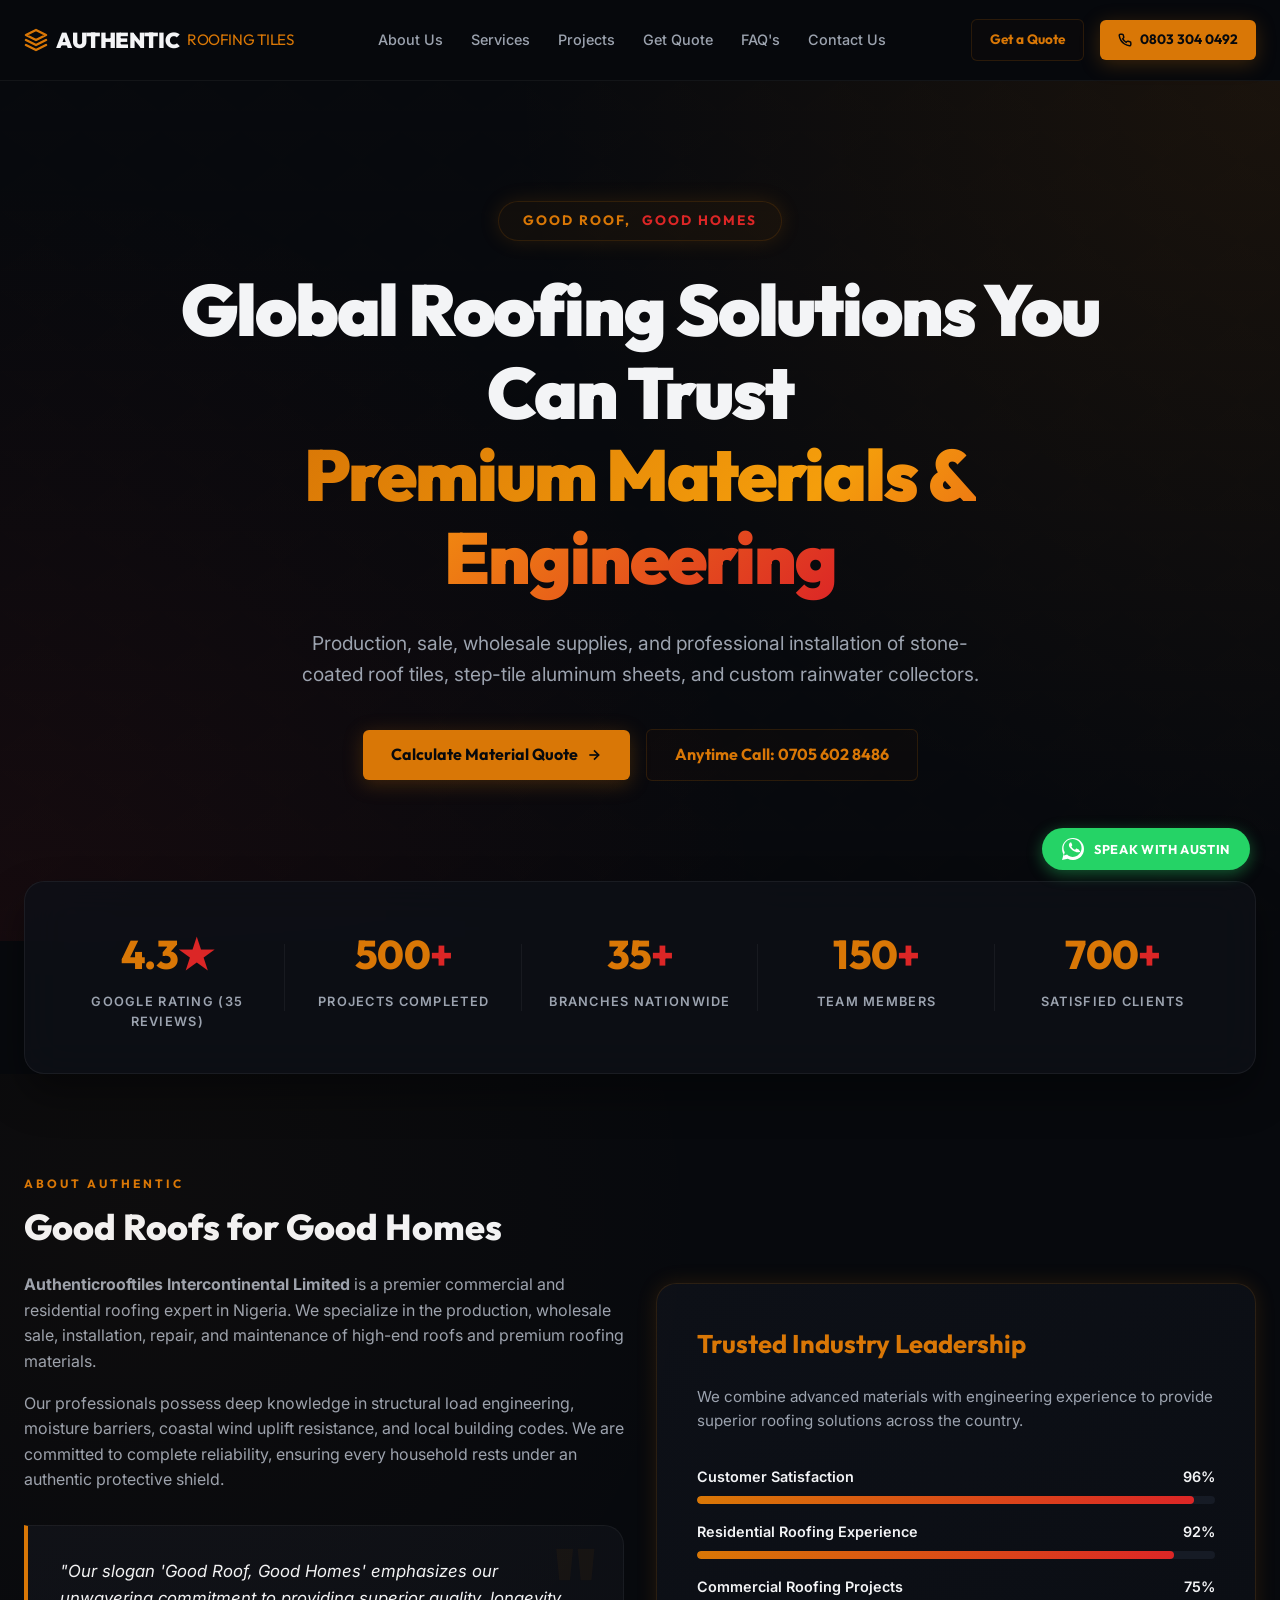
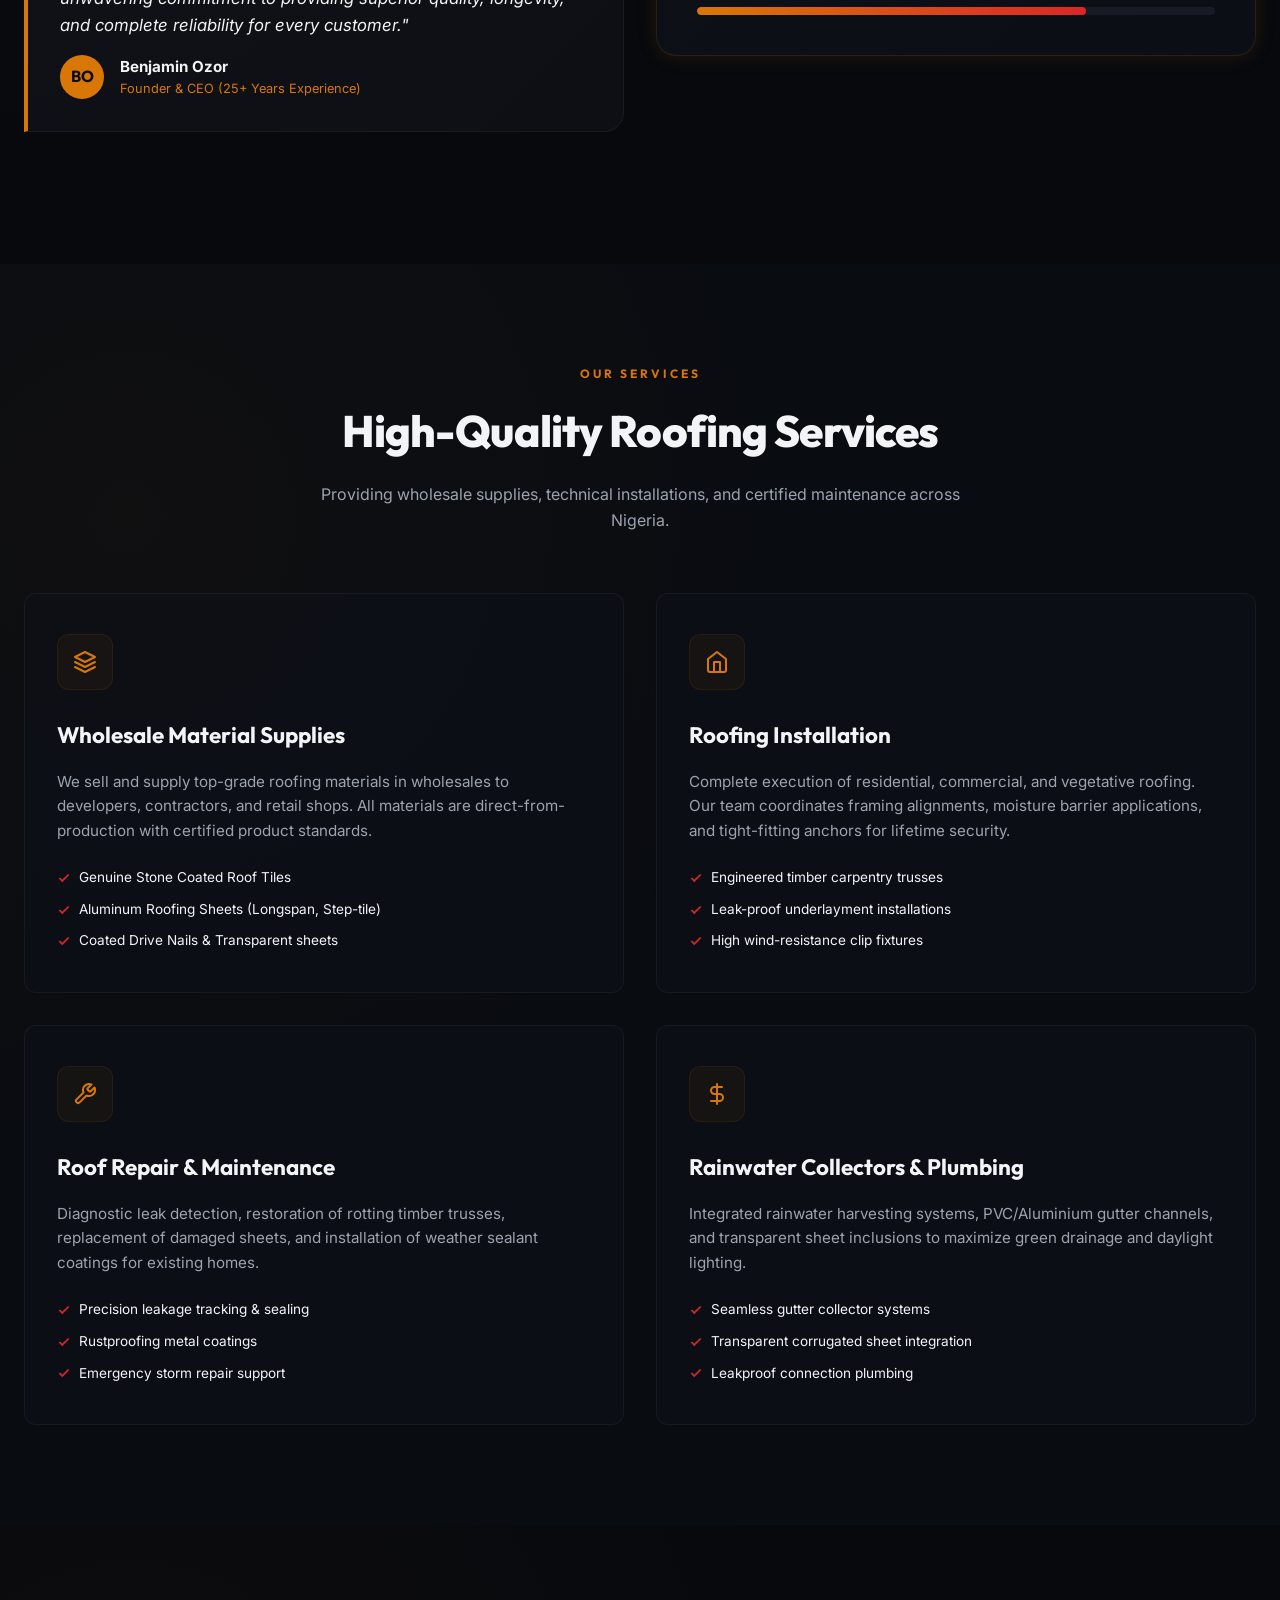
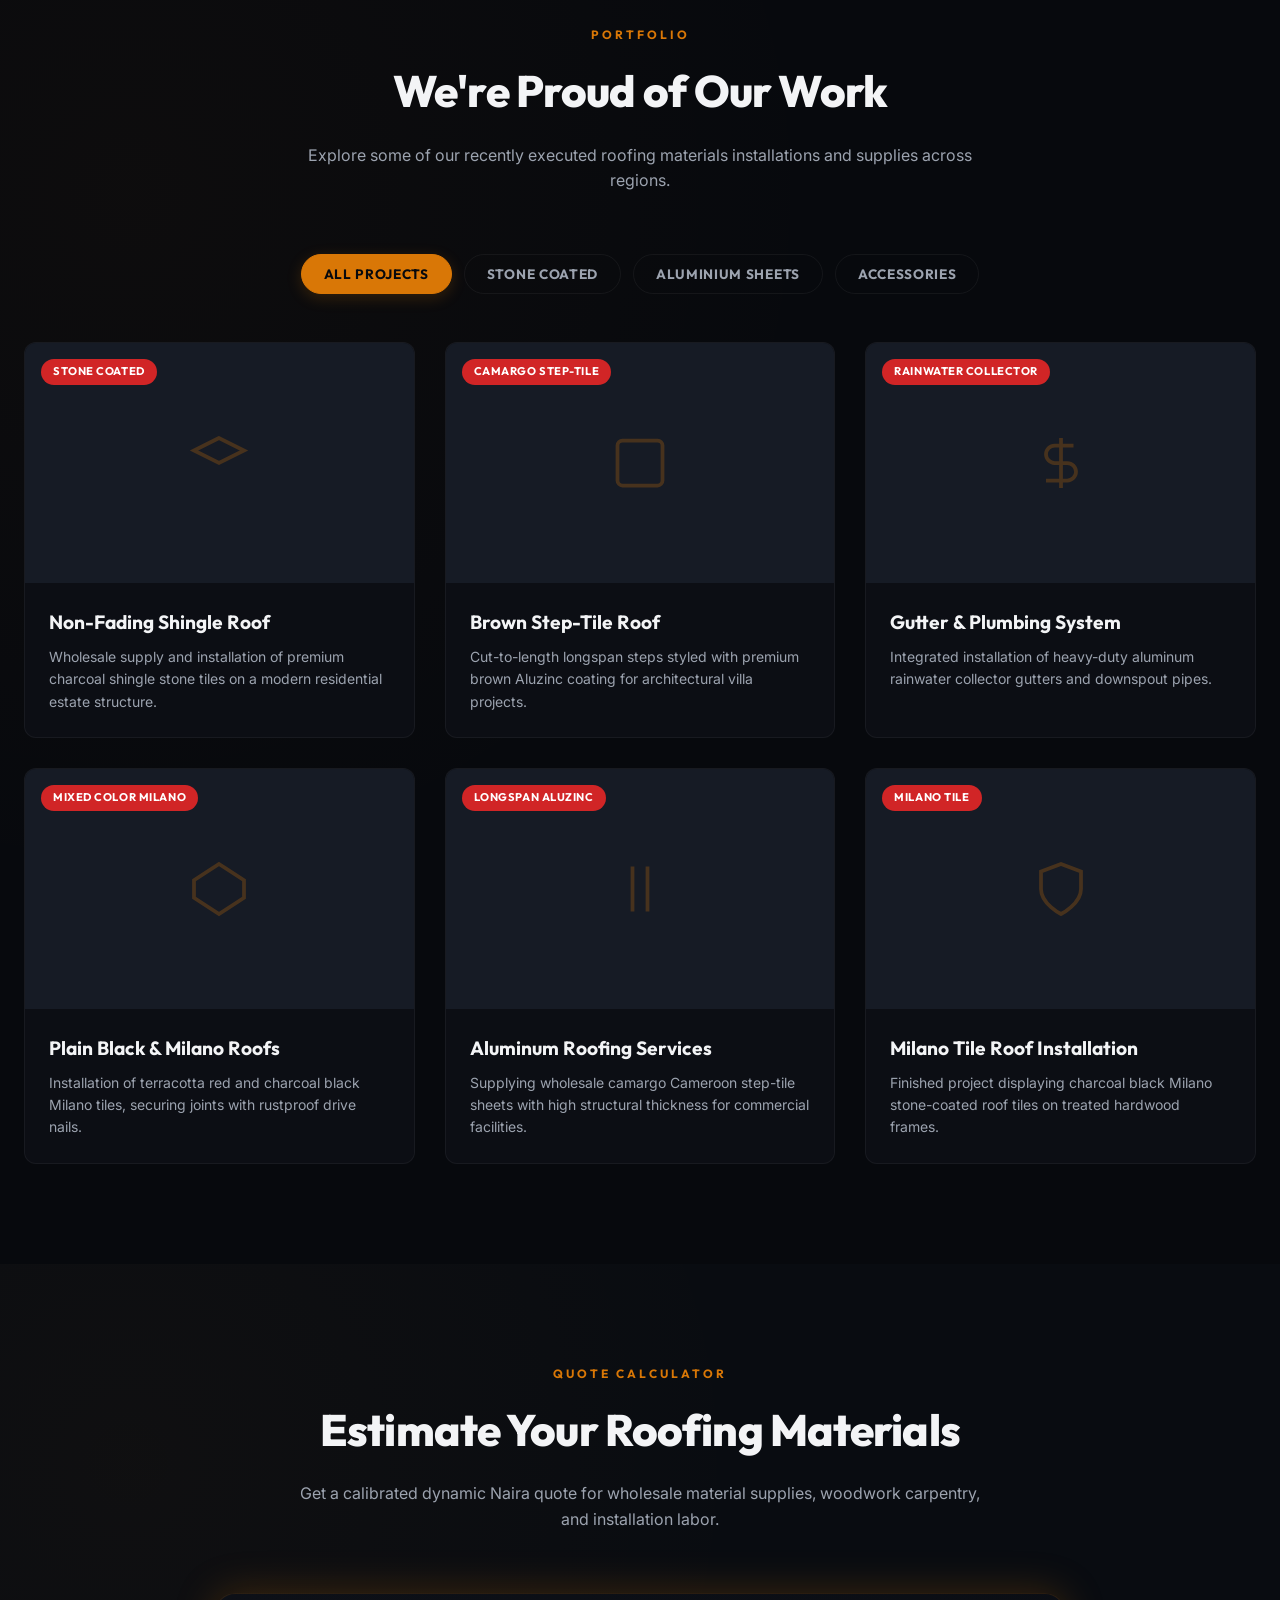
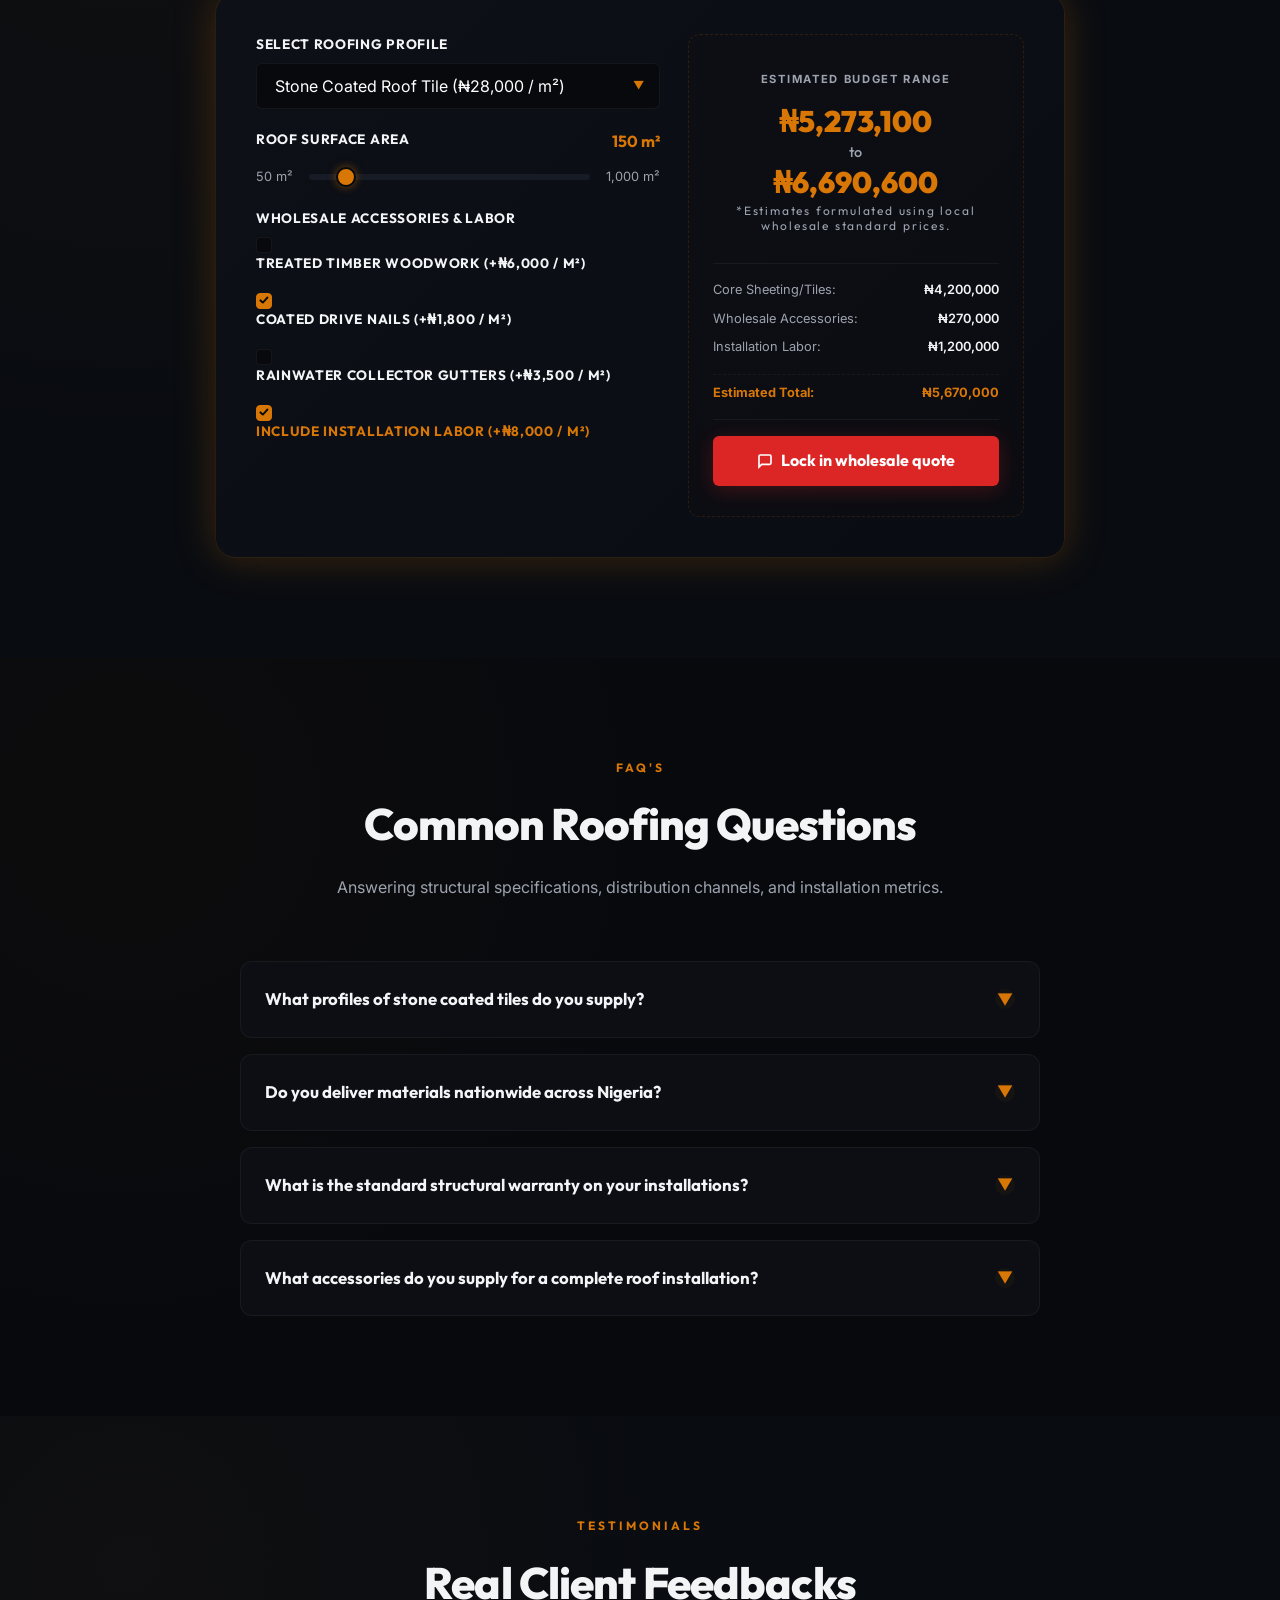
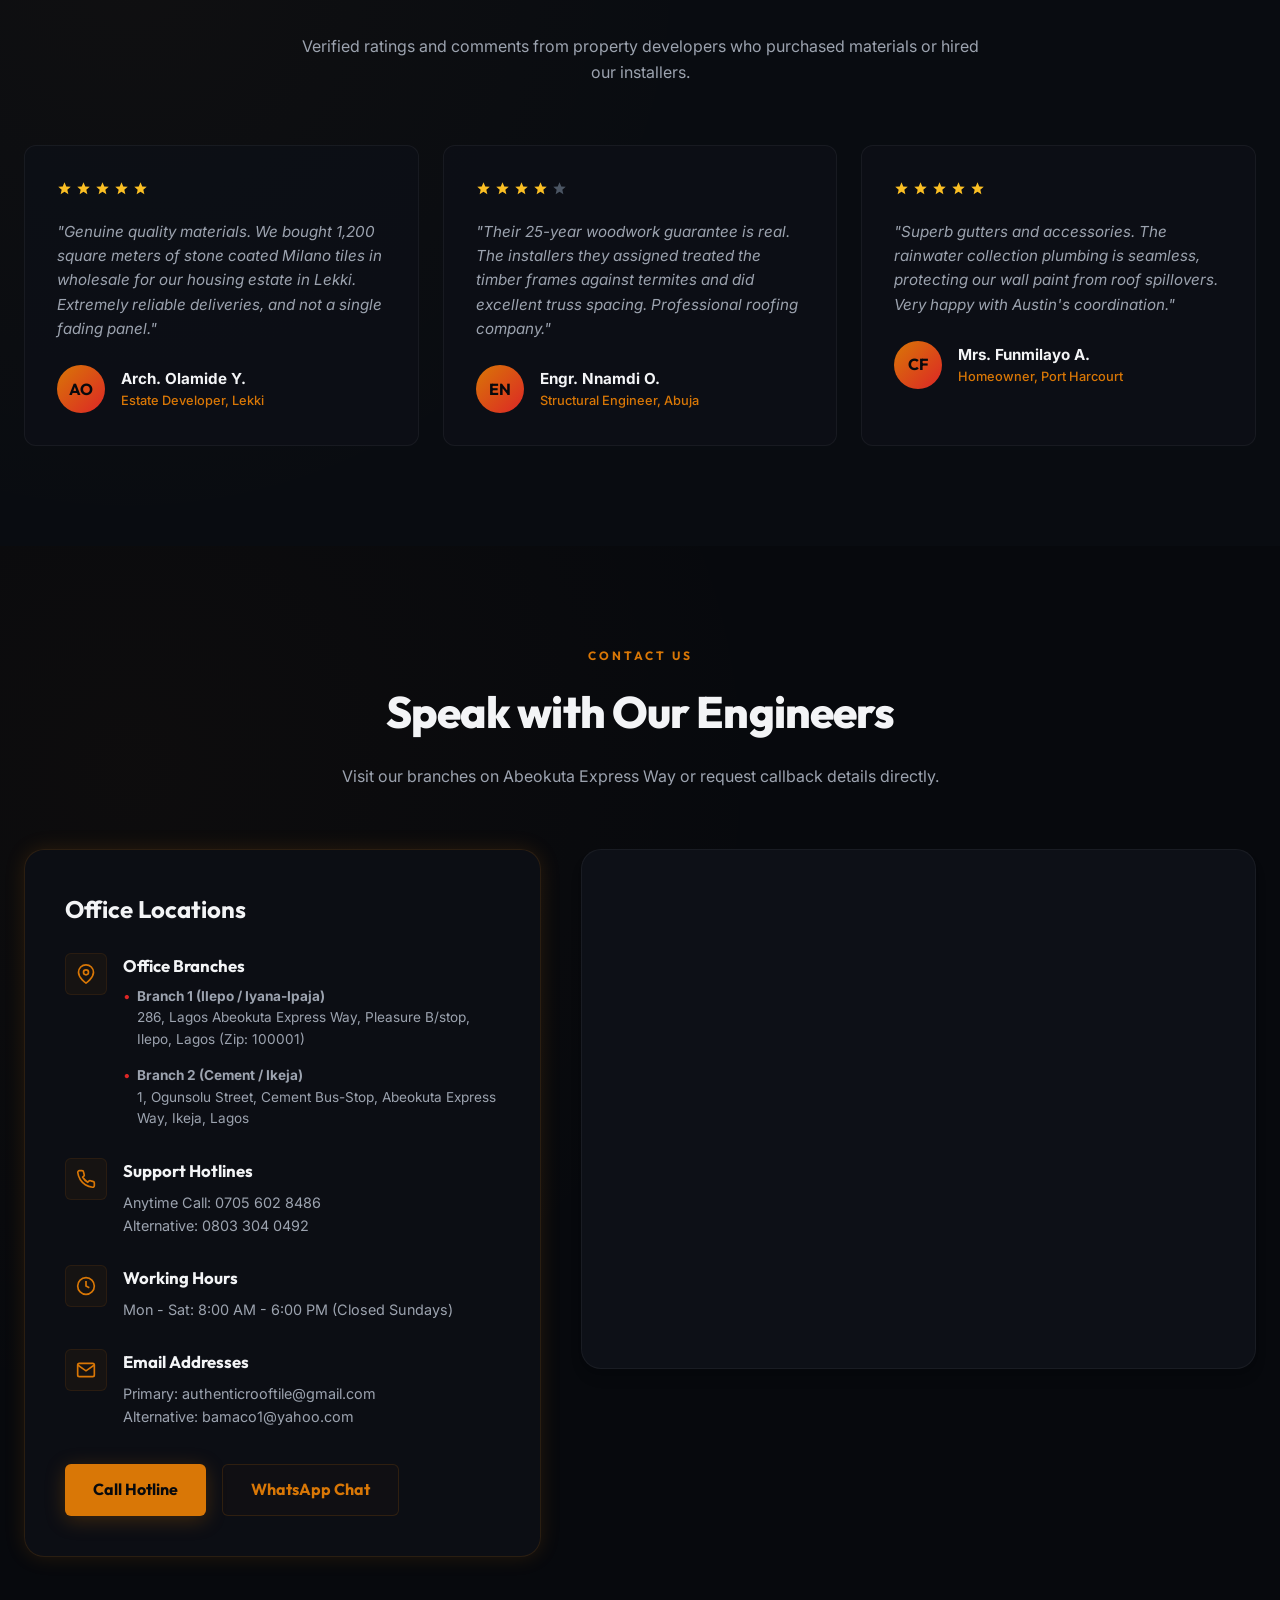
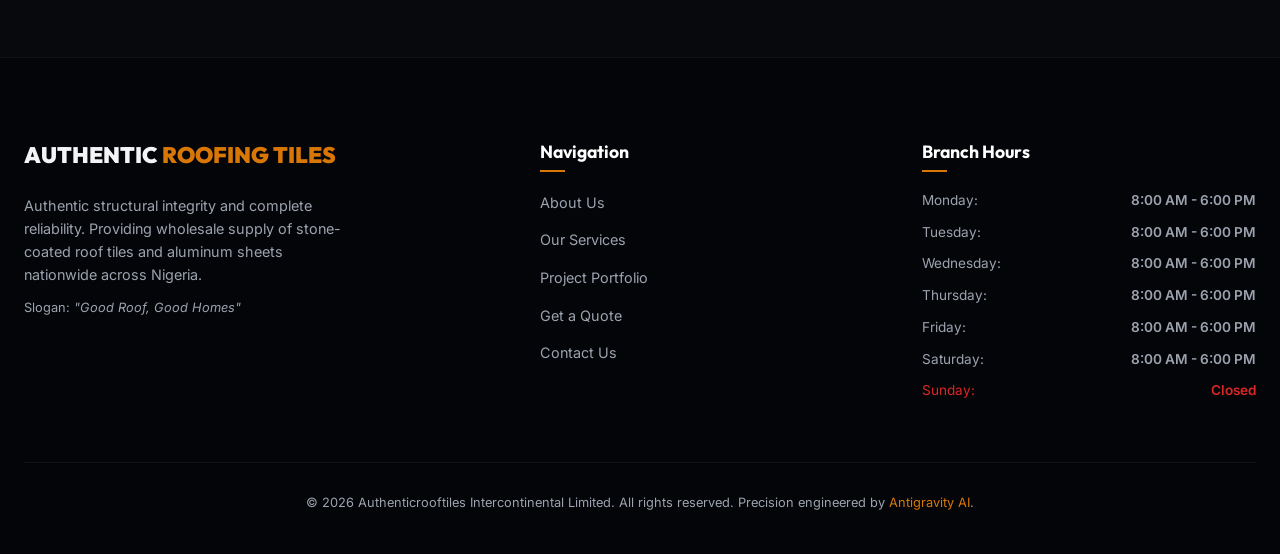
==== authentic-roofing/index.html @ f070357e "feat: implement frontend architecture including responsive layout, scroll animations, dynamic quote " ====
<!DOCTYPE html>
<html lang="en">
<head>
  <meta charset="UTF-8">
  <meta name="viewport" content="width=device-width, initial-scale=1.0">
  <title>Authenticrooftiles Intercontinental Limited | Quality Roofing Tiles & Supplies | Nigeria</title>
  <meta name="description" content="Authenticrooftiles Intercontinental Limited - 'Good Roof, Good Homes'. Wholesale supplier and installer of stone-coated roof tiles, step-tile aluminum sheets, coated drive nails, and rainwater collectors. Headquartered in Lagos.">
  <link rel="stylesheet" href="styles.css">
</head>
<body>

  <!-- Header -->
  <header class="auth-header">
    <div class="container auth-nav">
      <a href="#" class="auth-logo">
        <svg width="24" height="24" viewBox="0 0 24 24" fill="none" stroke="currentColor" stroke-width="2.5" stroke-linecap="round" stroke-linejoin="round">
          <polygon points="12 2 2 7 12 12 22 7 12 2"/>
          <polyline points="2 17 12 22 22 17"/>
          <polyline points="2 12 12 17 22 12"/>
        </svg>
        Authentic <span>Roofing Tiles</span>
      </a>

      <nav class="auth-menu">
        <a href="#about">About Us</a>
        <a href="#services">Services</a>
        <a href="#projects">Projects</a>
        <a href="#estimator">Get Quote</a>
        <a href="#faqs">FAQ's</a>
        <a href="#contact">Contact Us</a>
      </nav>

      <div class="header-cta">
        <a href="#estimator" class="btn btn-outline" style="padding: 9px 18px; font-size: 0.85rem;">Get a Quote</a>
        <a href="tel:+2348033040492" class="btn btn-primary" style="padding: 9px 18px; font-size: 0.85rem;">
          <svg width="14" height="14" viewBox="0 0 24 24" fill="none" stroke="currentColor" stroke-width="2.5"><path d="M22 16.92v3a2 2 0 0 1-2.18 2 19.79 19.79 0 0 1-8.63-3.07 19.5 19.5 0 0 1-6-6 19.79 19.79 0 0 1-3.07-8.67A2 2 0 0 1 4.11 2h3a2 2 0 0 1 2 1.72 12.84 12.84 0 0 0 .7 2.81 2 2 0 0 1-.45 2.11L8.09 9.91a16 16 0 0 0 6 6l1.27-1.27a2 2 0 0 1 2.11-.45 12.84 12.84 0 0 0 2.81.7A2 2 0 0 1 22 16.92z"/></svg>
          0803 304 0492
        </a>
      </div>

      <!-- Mobile Menu Hamburger Button -->
      <div class="mobile-menu-btn" id="mobile-menu-btn">
        <span></span>
        <span></span>
        <span></span>
      </div>
    </div>
  </header>

  <!-- Mobile Drawer Menu Panel -->
  <div class="mobile-menu-panel" id="mobile-menu-panel">
    <a href="#about">About Us</a>
    <a href="#services">Services</a>
    <a href="#projects">Projects</a>
    <a href="#estimator">Get Quote</a>
    <a href="#faqs">FAQ's</a>
    <a href="#contact">Contact Us</a>
    <a href="tel:+2348033040492" class="btn btn-primary" style="margin-top: 20px;">
      <svg width="16" height="16" viewBox="0 0 24 24" fill="none" stroke="currentColor" stroke-width="2"><path d="M22 16.92v3a2 2 0 0 1-2.18 2 19.79 19.79 0 0 1-8.63-3.07 19.5 19.5 0 0 1-6-6 19.79 19.79 0 0 1-3.07-8.67A2 2 0 0 1 4.11 2h3a2 2 0 0 1 2 1.72 12.84 12.84 0 0 0 .7 2.81 2 2 0 0 1-.45 2.11L8.09 9.91a16 16 0 0 0 6 6l1.27-1.27a2 2 0 0 1 2.11-.45 12.84 12.84 0 0 0 2.81.7A2 2 0 0 1 22 16.92z"/></svg>
      Call Hotline
    </a>
  </div>

  <!-- Hero Section -->
  <section class="auth-hero">
    <div class="container">
      <div class="auth-hero-content">
        <span class="badge-slogan">
          Good Roof, <span>Good Homes</span>
        </span>
        <h1>Global Roofing Solutions You Can Trust<br><span>Premium Materials & Engineering</span></h1>
        <p>Production, sale, wholesale supplies, and professional installation of stone-coated roof tiles, step-tile aluminum sheets, and custom rainwater collectors.</p>
        <div class="auth-hero-actions">
          <a href="#estimator" class="btn btn-primary">
            Calculate Material Quote
            <svg width="16" height="16" viewBox="0 0 24 24" fill="none" stroke="currentColor" stroke-width="2.5"><line x1="5" y1="12" x2="19" y2="12"/><polyline points="12 5 19 12 12 19"/></svg>
          </a>
          <a href="tel:+2347056028486" class="btn btn-outline">
            Anytime Call: 0705 602 8486
          </a>
        </div>
      </div>
    </div>
  </section>

  <!-- Stats Grid -->
  <section class="auth-stats">
    <div class="container">
      <div class="stats-card-wrapper">
        <div class="auth-stat-grid">
          <div class="auth-stat-card">
            <h3>4.3<span>★</span></h3>
            <p>Google Rating (35 Reviews)</p>
          </div>
          <div class="auth-stat-card">
            <h3>500<span>+</span></h3>
            <p>Projects Completed</p>
          </div>
          <div class="auth-stat-card">
            <h3>35<span>+</span></h3>
            <p>Branches Nationwide</p>
          </div>
          <div class="auth-stat-card">
            <h3>150<span>+</span></h3>
            <p>Team Members</p>
          </div>
          <div class="auth-stat-card">
            <h3>700<span>+</span></h3>
            <p>Satisfied Clients</p>
          </div>
        </div>
      </div>
    </div>
  </section>

  <!-- About Section -->
  <section id="about" class="auth-section">
    <div class="section-bg-grid"></div>
    <div class="container">
      <div class="grid-cols-2">
        
        <div class="reveal about-left-col">
          <span class="section-badge">About Authentic</span>
          <h2 style="font-family: var(--font-display); font-size: 2.25rem; font-weight: 800; line-height: 1.2; margin-bottom: 24px;">Good Roofs for Good Homes</h2>
          <p style="color: var(--color-text-muted); margin-bottom: 16px;"><strong>Authenticrooftiles Intercontinental Limited</strong> is a premier commercial and residential roofing expert in Nigeria. We specialize in the production, wholesale sale, installation, repair, and maintenance of high-end roofs and premium roofing materials.</p>
          <p style="color: var(--color-text-muted);">Our professionals possess deep knowledge in structural load engineering, moisture barriers, coastal wind uplift resistance, and local building codes. We are committed to complete reliability, ensuring every household rests under an authentic protective shield.</p>

          <div class="ceo-quote-box">
            <p class="ceo-quote-text">"Our slogan 'Good Roof, Good Homes' emphasizes our unwavering commitment to providing superior quality, longevity, and complete reliability for every customer."</p>
            <div class="ceo-profile">
              <div class="ceo-avatar flex-center">BO</div>
              <div class="ceo-name">
                <h4>Benjamin Ozor</h4>
                <p>Founder & CEO (25+ Years Experience)</p>
              </div>
            </div>
          </div>
        </div>

        <div class="reveal" style="display: flex; flex-direction: column; justify-content: center;">
          <div style="background: linear-gradient(135deg, var(--color-surface), #0b0e14); border: 1px solid var(--color-border); border-radius: var(--radius-lg); padding: 40px; box-shadow: var(--shadow-glow);">
            <h3 style="font-family: var(--font-display); color: var(--color-primary); margin-bottom: 20px; font-weight: 700; font-size: 1.6rem;">Trusted Industry Leadership</h3>
            <p style="font-size: 0.95rem; color: var(--color-text-muted); margin-bottom: 28px;">We combine advanced materials with engineering experience to provide superior roofing solutions across the country.</p>
            
            <div class="satisfaction-bar-wrapper">
              
              <div class="satisfaction-item">
                <div class="satisfaction-info">
                  <span>Customer Satisfaction</span>
                  <span>96%</span>
                </div>
                <div class="satisfaction-track">
                  <div class="satisfaction-bar" style="width: 96%;"></div>
                </div>
              </div>

              <div class="satisfaction-item">
                <div class="satisfaction-info">
                  <span>Residential Roofing Experience</span>
                  <span>92%</span>
                </div>
                <div class="satisfaction-track">
                  <div class="satisfaction-bar" style="width: 92%;"></div>
                </div>
              </div>

              <div class="satisfaction-item">
                <div class="satisfaction-info">
                  <span>Commercial Roofing Projects</span>
                  <span>75%</span>
                </div>
                <div class="satisfaction-track">
                  <div class="satisfaction-bar" style="width: 75%;"></div>
                </div>
              </div>

            </div>
          </div>
        </div>

      </div>
    </div>
  </section>

  <!-- Services Section -->
  <section id="services" class="auth-section" style="background-color: rgba(13, 16, 23, 0.45);">
    <div class="section-bg-grid"></div>
    <div class="container services-container">
      <div class="section-header">
        <span class="section-badge">Our Services</span>
        <h2>High-Quality Roofing Services</h2>
        <p>Providing wholesale supplies, technical installations, and certified maintenance across Nigeria.</p>
      </div>

      <div class="grid-cols-2 reveal">
        
        <!-- Service 1 -->
        <div class="service-card">
          <div class="service-icon flex-center">
            <svg width="24" height="24" viewBox="0 0 24 24" fill="none" stroke="currentColor" stroke-width="2" stroke-linecap="round" stroke-linejoin="round">
              <polygon points="12 2 2 7 12 12 22 7 12 2"/>
              <polyline points="2 17 12 22 22 17"/>
              <polyline points="2 12 12 17 22 12"/>
            </svg>
          </div>
          <h3>Wholesale Material Supplies</h3>
          <p>We sell and supply top-grade roofing materials in wholesales to developers, contractors, and retail shops. All materials are direct-from-production with certified product standards.</p>
          <ul class="service-features">
            <li><svg width="14" height="14" viewBox="0 0 24 24" fill="none" stroke="currentColor" stroke-width="3"><polyline points="20 6 9 17 4 12"/></svg> Genuine Stone Coated Roof Tiles</li>
            <li><svg width="14" height="14" viewBox="0 0 24 24" fill="none" stroke="currentColor" stroke-width="3"><polyline points="20 6 9 17 4 12"/></svg> Aluminum Roofing Sheets (Longspan, Step-tile)</li>
            <li><svg width="14" height="14" viewBox="0 0 24 24" fill="none" stroke="currentColor" stroke-width="3"><polyline points="20 6 9 17 4 12"/></svg> Coated Drive Nails & Transparent sheets</li>
          </ul>
        </div>

        <!-- Service 2 -->
        <div class="service-card">
          <div class="service-icon flex-center">
            <svg width="24" height="24" viewBox="0 0 24 24" fill="none" stroke="currentColor" stroke-width="2" stroke-linecap="round" stroke-linejoin="round">
              <path d="M3 9l9-7 9 7v11a2 2 0 0 1-2 2H5a2 2 0 0 1-2-2z"/>
              <polyline points="9 22 9 12 15 12 15 22"/>
            </svg>
          </div>
          <h3>Roofing Installation</h3>
          <p>Complete execution of residential, commercial, and vegetative roofing. Our team coordinates framing alignments, moisture barrier applications, and tight-fitting anchors for lifetime security.</p>
          <ul class="service-features">
            <li><svg width="14" height="14" viewBox="0 0 24 24" fill="none" stroke="currentColor" stroke-width="3"><polyline points="20 6 9 17 4 12"/></svg> Engineered timber carpentry trusses</li>
            <li><svg width="14" height="14" viewBox="0 0 24 24" fill="none" stroke="currentColor" stroke-width="3"><polyline points="20 6 9 17 4 12"/></svg> Leak-proof underlayment installations</li>
            <li><svg width="14" height="14" viewBox="0 0 24 24" fill="none" stroke="currentColor" stroke-width="3"><polyline points="20 6 9 17 4 12"/></svg> High wind-resistance clip fixtures</li>
          </ul>
        </div>

        <!-- Service 3 -->
        <div class="service-card">
          <div class="service-icon flex-center">
            <svg width="24" height="24" viewBox="0 0 24 24" fill="none" stroke="currentColor" stroke-width="2" stroke-linecap="round" stroke-linejoin="round">
              <path d="M14.7 6.3a1 1 0 0 0 0 1.4l1.6 1.6a1 1 0 0 0 1.4 0l3.77-3.77a6 6 0 0 1-7.94 7.94l-6.91 6.91a2.12 2.12 0 0 1-3-3l6.91-6.91a6 6 0 0 1 7.94-7.94l-3.76 3.76z"/>
            </svg>
          </div>
          <h3>Roof Repair & Maintenance</h3>
          <p>Diagnostic leak detection, restoration of rotting timber trusses, replacement of damaged sheets, and installation of weather sealant coatings for existing homes.</p>
          <ul class="service-features">
            <li><svg width="14" height="14" viewBox="0 0 24 24" fill="none" stroke="currentColor" stroke-width="3"><polyline points="20 6 9 17 4 12"/></svg> Precision leakage tracking & sealing</li>
            <li><svg width="14" height="14" viewBox="0 0 24 24" fill="none" stroke="currentColor" stroke-width="3"><polyline points="20 6 9 17 4 12"/></svg> Rustproofing metal coatings</li>
            <li><svg width="14" height="14" viewBox="0 0 24 24" fill="none" stroke="currentColor" stroke-width="3"><polyline points="20 6 9 17 4 12"/></svg> Emergency storm repair support</li>
          </ul>
        </div>

        <!-- Service 4 -->
        <div class="service-card">
          <div class="service-icon flex-center">
            <svg width="24" height="24" viewBox="0 0 24 24" fill="none" stroke="currentColor" stroke-width="2" stroke-linecap="round" stroke-linejoin="round">
              <path d="M12 2v20M17 5H9.5a3.5 3.5 0 0 0 0 7h5a3.5 3.5 0 0 1 0 7H6"/>
            </svg>
          </div>
          <h3>Rainwater Collectors & Plumbing</h3>
          <p>Integrated rainwater harvesting systems, PVC/Aluminium gutter channels, and transparent sheet inclusions to maximize green drainage and daylight lighting.</p>
          <ul class="service-features">
            <li><svg width="14" height="14" viewBox="0 0 24 24" fill="none" stroke="currentColor" stroke-width="3"><polyline points="20 6 9 17 4 12"/></svg> Seamless gutter collector systems</li>
            <li><svg width="14" height="14" viewBox="0 0 24 24" fill="none" stroke="currentColor" stroke-width="3"><polyline points="20 6 9 17 4 12"/></svg> Transparent corrugated sheet integration</li>
            <li><svg width="14" height="14" viewBox="0 0 24 24" fill="none" stroke="currentColor" stroke-width="3"><polyline points="20 6 9 17 4 12"/></svg> Leakproof connection plumbing</li>
          </ul>
        </div>

      </div>
    </div>
  </section>

  <!-- Filterable Project Showcase Gallery -->
  <section id="projects" class="auth-section">
    <div class="section-bg-grid"></div>
    <div class="container">
      <div class="section-header">
        <span class="section-badge">Portfolio</span>
        <h2>We're Proud of Our Work</h2>
        <p>Explore some of our recently executed roofing materials installations and supplies across regions.</p>
      </div>

      <!-- Filter tabs -->
      <div class="portfolio-tabs">
        <button class="tab-btn active" data-filter="all">All Projects</button>
        <button class="tab-btn" data-filter="stone">Stone Coated</button>
        <button class="tab-btn" data-filter="sheet">Aluminium Sheets</button>
        <button class="tab-btn" data-filter="accessories">Accessories</button>
      </div>

      <!-- Grid -->
      <div class="portfolio-grid reveal">
        
        <!-- Project 1 -->
        <div class="portfolio-item" data-category="stone">
          <div class="portfolio-img">
            <svg width="60" height="60" viewBox="0 0 24 24" fill="none" stroke="currentColor" stroke-width="1.5">
              <polygon points="12 2 2 7 12 12 22 7 12 2"/>
            </svg>
            <span class="portfolio-tag">Stone Coated</span>
          </div>
          <div class="portfolio-details">
            <h4>Non-Fading Shingle Roof</h4>
            <p>Wholesale supply and installation of premium charcoal shingle stone tiles on a modern residential estate structure.</p>
          </div>
        </div>

        <!-- Project 2 -->
        <div class="portfolio-item" data-category="sheet">
          <div class="portfolio-img">
            <svg width="60" height="60" viewBox="0 0 24 24" fill="none" stroke="currentColor" stroke-width="1.5">
              <rect x="3" y="3" width="18" height="18" rx="2" ry="2"/>
            </svg>
            <span class="portfolio-tag">Camargo Step-Tile</span>
          </div>
          <div class="portfolio-details">
            <h4>Brown Step-Tile Roof</h4>
            <p>Cut-to-length longspan steps styled with premium brown Aluzinc coating for architectural villa projects.</p>
          </div>
        </div>

        <!-- Project 3 -->
        <div class="portfolio-item" data-category="accessories">
          <div class="portfolio-img">
            <svg width="60" height="60" viewBox="0 0 24 24" fill="none" stroke="currentColor" stroke-width="1.5">
              <path d="M12 2v20M17 5H9.5a3.5 3.5 0 0 0 0 7h5a3.5 3.5 0 0 1 0 7H6"/>
            </svg>
            <span class="portfolio-tag">Rainwater Collector</span>
          </div>
          <div class="portfolio-details">
            <h4>Gutter & Plumbing System</h4>
            <p>Integrated installation of heavy-duty aluminum rainwater collector gutters and downspout pipes.</p>
          </div>
        </div>

        <!-- Project 4 -->
        <div class="portfolio-item" data-category="stone">
          <div class="portfolio-img">
            <svg width="60" height="60" viewBox="0 0 24 24" fill="none" stroke="currentColor" stroke-width="1.5">
              <polygon points="12 2 22 8.5 22 15.5 12 22 2 15.5 2 8.5 12 2"/>
            </svg>
            <span class="portfolio-tag">Mixed Color Milano</span>
          </div>
          <div class="portfolio-details">
            <h4>Plain Black & Milano Roofs</h4>
            <p>Installation of terracotta red and charcoal black Milano tiles, securing joints with rustproof drive nails.</p>
          </div>
        </div>

        <!-- Project 5 -->
        <div class="portfolio-item" data-category="sheet">
          <div class="portfolio-img">
            <svg width="60" height="60" viewBox="0 0 24 24" fill="none" stroke="currentColor" stroke-width="1.5">
              <line x1="9" y1="3" x2="9" y2="21"/>
              <line x1="15" y1="3" x2="15" y2="21"/>
            </svg>
            <span class="portfolio-tag">Longspan Aluzinc</span>
          </div>
          <div class="portfolio-details">
            <h4>Aluminum Roofing Services</h4>
            <p>Supplying wholesale camargo Cameroon step-tile sheets with high structural thickness for commercial facilities.</p>
          </div>
        </div>

        <!-- Project 6 -->
        <div class="portfolio-item" data-category="stone">
          <div class="portfolio-img">
            <svg width="60" height="60" viewBox="0 0 24 24" fill="none" stroke="currentColor" stroke-width="1.5">
              <path d="M12 22s8-4 8-10V5l-8-3-8 3v7c0 6 8 10 8 10z"/>
            </svg>
            <span class="portfolio-tag">Milano Tile</span>
          </div>
          <div class="portfolio-details">
            <h4>Milano Tile Roof Installation</h4>
            <p>Finished project displaying charcoal black Milano stone-coated roof tiles on treated hardwood frames.</p>
          </div>
        </div>

      </div>
    </div>
  </section>

  <!-- Dynamic Quote Estimator -->
  <section id="estimator" class="auth-section" style="background-color: rgba(13, 16, 23, 0.45);">
    <div class="section-bg-grid"></div>
    <div class="container estimator-container">
      <div class="section-header">
        <span class="section-badge">Quote Calculator</span>
        <h2>Estimate Your Roofing Materials</h2>
        <p>Get a calibrated dynamic Naira quote for wholesale material supplies, woodwork carpentry, and installation labor.</p>
      </div>

      <div class="estimator-box reveal">
        <div class="estimator-grid">
          
          <!-- Controls -->
          <div class="estimator-form">
            
            <div class="form-group">
              <label for="calc-material">Select Roofing Profile</label>
              <div class="select-wrapper">
                <select id="calc-material" class="select-input">
                  <option value="stone" data-price="28000" selected>Stone Coated Roof Tile (₦28,000 / m²)</option>
                  <option value="camargo" data-price="22000">Camargo Step-Tile Sheet (₦22,000 / m²)</option>
                  <option value="aluminum" data-price="20000">Aluminum Roofing Sheet (₦20,000 / m²)</option>
                  <option value="milano" data-price="24000">Milano stone-coated Tile (₦24,000 / m²)</option>
                </select>
              </div>
            </div>

            <div class="form-group">
              <div class="slider-header">
                <label>Roof Surface Area</label>
                <span id="area-val-text" class="slider-val">150 m²</span>
              </div>
              <div class="slider-controls">
                <span style="font-size: 0.8rem; color: var(--color-text-muted);">50 m²</span>
                <input type="range" id="calc-area" class="slider-range" min="50" max="1000" value="150" step="10">
                <span style="font-size: 0.8rem; color: var(--color-text-muted);">1,000 m²</span>
              </div>
            </div>

            <div class="form-group">
              <label>Wholesale Accessories & Labor</label>
              <div class="checkbox-group">
                
                <label class="checkbox-label">
                  <input type="checkbox" id="calc-woodwork" class="checkbox-input">
                  <span class="checkbox-custom"></span>
                  <span>Treated Timber Woodwork (+₦6,000 / m²)</span>
                </label>

                <label class="checkbox-label">
                  <input type="checkbox" id="calc-nails" class="checkbox-input" checked>
                  <span class="checkbox-custom"></span>
                  <span>Coated Drive Nails (+₦1,800 / m²)</span>
                </label>

                <label class="checkbox-label">
                  <input type="checkbox" id="calc-gutters" class="checkbox-input">
                  <span class="checkbox-custom"></span>
                  <span>Rainwater Collector Gutters (+₦3,500 / m²)</span>
                </label>

                <label class="checkbox-label">
                  <input type="checkbox" id="calc-installation" class="checkbox-input" checked>
                  <span class="checkbox-custom"></span>
                  <span style="color: var(--color-primary); font-weight: 700;">Include Installation Labor (+₦8,000 / m²)</span>
                </label>

              </div>
            </div>

          </div>

          <!-- Display -->
          <div class="estimator-result">
            <div class="result-header">
              <span>Estimated Budget Range</span>
              <div class="result-price">
                <div id="output-price-min">₦5,273,100</div>
                <div style="font-size: 0.9rem; color: var(--color-text-muted); font-weight: 500; margin: 4px 0;">to</div>
                <div id="output-price-max">₦6,688,600</div>
                <span>*Estimates formulated using local wholesale standard prices.</span>
              </div>
            </div>

            <div class="result-breakdown">
              <div class="breakdown-row">
                <span>Core Sheeting/Tiles:</span>
                <span id="breakdown-material">₦4,200,000</span>
              </div>
              <div class="breakdown-row">
                <span>Wholesale Accessories:</span>
                <span id="breakdown-accessories">₦270,000</span>
              </div>
              <div class="breakdown-row">
                <span>Installation Labor:</span>
                <span id="breakdown-installation">₦1,200,000</span>
              </div>
              <div class="breakdown-row" style="border-top: 1px dashed var(--color-border-light); padding-top: 8px; margin-top: 8px;">
                <span style="color: var(--color-primary); font-weight: 700;">Estimated Total:</span>
                <span id="breakdown-total" style="color: var(--color-primary); font-weight: 700;">₦5,670,000</span>
              </div>
            </div>

            <a href="#" class="btn btn-secondary" style="width: 100%;" id="whatsapp-quote-btn">
              <svg width="16" height="16" viewBox="0 0 24 24" fill="none" stroke="currentColor" stroke-width="2.5"><path d="M21 15a2 2 0 0 1-2 2H7l-4 4V5a2 2 0 0 1 2-2h14a2 2 0 0 1 2 2z"/></svg>
              Lock in wholesale quote
            </a>
          </div>

        </div>
      </div>
    </div>
  </section>

  <!-- FAQ's Accordion Section -->
  <section id="faqs" class="auth-section">
    <div class="section-bg-grid"></div>
    <div class="container">
      <div class="section-header">
        <span class="section-badge">FAQ's</span>
        <h2>Common Roofing Questions</h2>
        <p>Answering structural specifications, distribution channels, and installation metrics.</p>
      </div>

      <div class="faq-grid reveal">
        
        <!-- FAQ 1 -->
        <div class="faq-item">
          <div class="faq-header">
            <h3>What profiles of stone coated tiles do you supply?</h3>
            <div class="faq-icon flex-center">▼</div>
          </div>
          <div class="faq-content">
            <div class="faq-content-inner">
              We supply genuine Bond, Classic, Shingle, Shake, and Milano profiles in wholesales and retails. All tiles are treated with natural UV-resistant stone granules to guarantee a non-fading surface under intense sun.
            </div>
          </div>
        </div>

        <!-- FAQ 2 -->
        <div class="faq-item">
          <div class="faq-header">
            <h3>Do you deliver materials nationwide across Nigeria?</h3>
            <div class="faq-icon flex-center">▼</div>
          </div>
          <div class="faq-content">
            <div class="faq-content-inner">
              Yes, Authenticrooftiles Intercontinental Limited operates 35 branches and coordinates heavy delivery trucks to transport wholesale orders to any construction site nationwide in Nigeria.
            </div>
          </div>
        </div>

        <!-- FAQ 3 -->
        <div class="faq-item">
          <div class="faq-header">
            <h3>What is the standard structural warranty on your installations?</h3>
            <div class="faq-icon flex-center">▼</div>
          </div>
          <div class="faq-content">
            <div class="faq-content-inner">
              We provide a 25+ years warranty on timber framing structures and stone-coated tile installs, guaranteeing protection against leakage and storm damage.
            </div>
          </div>
        </div>

        <!-- FAQ 4 -->
        <div class="faq-item">
          <div class="faq-header">
            <h3>What accessories do you supply for a complete roof installation?</h3>
            <div class="faq-icon flex-center">▼</div>
          </div>
          <div class="faq-content">
            <div class="faq-content-inner">
              We supply Camargo aluminum sheets, color-coated drive nails, chemical wood treatments, transparent sheet inserts, and rain water collector systems.
            </div>
          </div>
        </div>

      </div>
    </div>
  </section>

  <!-- Testimonials Section -->
  <section id="testimonials" class="auth-section" style="background-color: rgba(13, 16, 23, 0.45);">
    <div class="section-bg-grid"></div>
    <div class="container">
      <div class="section-header">
        <span class="section-badge">Testimonials</span>
        <h2>Real Client Feedbacks</h2>
        <p>Verified ratings and comments from property developers who purchased materials or hired our installers.</p>
      </div>

      <div class="testimonials-grid reveal">
        
        <!-- Review 1 -->
        <div class="testimonial-card">
          <div class="review-stars">
            <div class="star-rating">
              <svg viewBox="0 0 24 24"><path d="M12 17.27L18.18 21l-1.64-7.03L22 9.24l-7.19-.61L12 2 9.19 8.63 2 9.24l5.46 4.73L5.82 21z"/></svg>
              <svg viewBox="0 0 24 24"><path d="M12 17.27L18.18 21l-1.64-7.03L22 9.24l-7.19-.61L12 2 9.19 8.63 2 9.24l5.46 4.73L5.82 21z"/></svg>
              <svg viewBox="0 0 24 24"><path d="M12 17.27L18.18 21l-1.64-7.03L22 9.24l-7.19-.61L12 2 9.19 8.63 2 9.24l5.46 4.73L5.82 21z"/></svg>
              <svg viewBox="0 0 24 24"><path d="M12 17.27L18.18 21l-1.64-7.03L22 9.24l-7.19-.61L12 2 9.19 8.63 2 9.24l5.46 4.73L5.82 21z"/></svg>
              <svg viewBox="0 0 24 24"><path d="M12 17.27L18.18 21l-1.64-7.03L22 9.24l-7.19-.61L12 2 9.19 8.63 2 9.24l5.46 4.73L5.82 21z"/></svg>
            </div>
          </div>
          <p>"Genuine quality materials. We bought 1,200 square meters of stone coated Milano tiles in wholesale for our housing estate in Lekki. Extremely reliable deliveries, and not a single fading panel."</p>
          <div class="reviewer-profile">
            <div class="reviewer-avatar flex-center">AO</div>
            <div class="reviewer-details">
              <h4>Arch. Olamide Y.</h4>
              <p>Estate Developer, Lekki</p>
            </div>
          </div>
        </div>

        <!-- Review 2 -->
        <div class="testimonial-card">
          <div class="review-stars">
            <div class="star-rating">
              <svg viewBox="0 0 24 24"><path d="M12 17.27L18.18 21l-1.64-7.03L22 9.24l-7.19-.61L12 2 9.19 8.63 2 9.24l5.46 4.73L5.82 21z"/></svg>
              <svg viewBox="0 0 24 24"><path d="M12 17.27L18.18 21l-1.64-7.03L22 9.24l-7.19-.61L12 2 9.19 8.63 2 9.24l5.46 4.73L5.82 21z"/></svg>
              <svg viewBox="0 0 24 24"><path d="M12 17.27L18.18 21l-1.64-7.03L22 9.24l-7.19-.61L12 2 9.19 8.63 2 9.24l5.46 4.73L5.82 21z"/></svg>
              <svg viewBox="0 0 24 24"><path d="M12 17.27L18.18 21l-1.64-7.03L22 9.24l-7.19-.61L12 2 9.19 8.63 2 9.24l5.46 4.73L5.82 21z"/></svg>
              <svg viewBox="0 0 24 24" style="color: #4b5563;"><path d="M12 17.27L18.18 21l-1.64-7.03L22 9.24l-7.19-.61L12 2 9.19 8.63 2 9.24l5.46 4.73L5.82 21z"/></svg>
            </div>
          </div>
          <p>"Their 25-year woodwork guarantee is real. The installers they assigned treated the timber frames against termites and did excellent truss spacing. Professional roofing company."</p>
          <div class="reviewer-profile">
            <div class="reviewer-avatar flex-center">EN</div>
            <div class="reviewer-details">
              <h4>Engr. Nnamdi O.</h4>
              <p>Structural Engineer, Abuja</p>
            </div>
          </div>
        </div>

        <!-- Review 3 -->
        <div class="testimonial-card">
          <div class="review-stars">
            <div class="star-rating">
              <svg viewBox="0 0 24 24"><path d="M12 17.27L18.18 21l-1.64-7.03L22 9.24l-7.19-.61L12 2 9.19 8.63 2 9.24l5.46 4.73L5.82 21z"/></svg>
              <svg viewBox="0 0 24 24"><path d="M12 17.27L18.18 21l-1.64-7.03L22 9.24l-7.19-.61L12 2 9.19 8.63 2 9.24l5.46 4.73L5.82 21z"/></svg>
              <svg viewBox="0 0 24 24"><path d="M12 17.27L18.18 21l-1.64-7.03L22 9.24l-7.19-.61L12 2 9.19 8.63 2 9.24l5.46 4.73L5.82 21z"/></svg>
              <svg viewBox="0 0 24 24"><path d="M12 17.27L18.18 21l-1.64-7.03L22 9.24l-7.19-.61L12 2 9.19 8.63 2 9.24l5.46 4.73L5.82 21z"/></svg>
              <svg viewBox="0 0 24 24"><path d="M12 17.27L18.18 21l-1.64-7.03L22 9.24l-7.19-.61L12 2 9.19 8.63 2 9.24l5.46 4.73L5.82 21z"/></svg>
            </div>
          </div>
          <p>"Superb gutters and accessories. The rainwater collection plumbing is seamless, protecting our wall paint from roof spillovers. Very happy with Austin's coordination."</p>
          <div class="reviewer-profile">
            <div class="reviewer-avatar flex-center">CF</div>
            <div class="reviewer-details">
              <h4>Mrs. Funmilayo A.</h4>
              <p>Homeowner, Port Harcourt</p>
            </div>
          </div>
        </div>

      </div>
    </div>
  </section>

  <!-- Contact & Map Section -->
  <section id="contact" class="auth-section">
    <div class="section-bg-grid"></div>
    <div class="container">
      <div class="section-header">
        <span class="section-badge">Contact Us</span>
        <h2>Speak with Our Engineers</h2>
        <p>Visit our branches on Abeokuta Express Way or request callback details directly.</p>
      </div>

      <div class="contact-container reveal">
        
        <!-- Info card -->
        <div class="contact-card">
          <h3 style="font-family: var(--font-display); font-size: 1.5rem; margin-bottom: 24px;">Office Locations</h3>
          
          <div class="contact-info-list">
            
            <div class="contact-item">
              <div class="contact-icon flex-center">
                <svg width="20" height="20" viewBox="0 0 24 24" fill="none" stroke="currentColor" stroke-width="2"><path d="M21 10c0 7-9 13-9 13s-9-6-9-13a9 9 0 0 1 18 0z"/><circle cx="12" cy="10" r="3"/></svg>
              </div>
              <div class="contact-text">
                <h4>Office Branches</h4>
                <div class="office-branch-list">
                  <div class="branch-entry">
                    <strong>Branch 1 (Ilepo / Iyana-Ipaja)</strong><br>
                    286, Lagos Abeokuta Express Way, Pleasure B/stop, Ilepo, Lagos (Zip: 100001)
                  </div>
                  <div class="branch-entry">
                    <strong>Branch 2 (Cement / Ikeja)</strong><br>
                    1, Ogunsolu Street, Cement Bus-Stop, Abeokuta Express Way, Ikeja, Lagos
                  </div>
                </div>
              </div>
            </div>

            <div class="contact-item">
              <div class="contact-icon flex-center">
                <svg width="20" height="20" viewBox="0 0 24 24" fill="none" stroke="currentColor" stroke-width="2"><path d="M22 16.92v3a2 2 0 0 1-2.18 2 19.79 19.79 0 0 1-8.63-3.07 19.5 19.5 0 0 1-6-6 19.79 19.79 0 0 1-3.07-8.67A2 2 0 0 1 4.11 2h3a2 2 0 0 1 2 1.72 12.84 12.84 0 0 0 .7 2.81 2 2 0 0 1-.45 2.11L8.09 9.91a16 16 0 0 0 6 6l1.27-1.27a2 2 0 0 1 2.11-.45 12.84 12.84 0 0 0 2.81.7A2 2 0 0 1 22 16.92z"/></svg>
              </div>
              <div class="contact-text">
                <h4>Support Hotlines</h4>
                <p>
                  Anytime Call: <a href="tel:+2347056028486">0705 602 8486</a><br>
                  Alternative: <a href="tel:+2348033040492">0803 304 0492</a>
                </p>
              </div>
            </div>

            <div class="contact-item">
              <div class="contact-icon flex-center">
                <svg width="20" height="20" viewBox="0 0 24 24" fill="none" stroke="currentColor" stroke-width="2"><circle cx="12" cy="12" r="10"/><polyline points="12 6 12 12 16 14"/></svg>
              </div>
              <div class="contact-text">
                <h4>Working Hours</h4>
                <p>Mon - Sat: 8:00 AM - 6:00 PM (Closed Sundays)</p>
              </div>
            </div>

            <div class="contact-item">
              <div class="contact-icon flex-center">
                <svg width="20" height="20" viewBox="0 0 24 24" fill="none" stroke="currentColor" stroke-width="2"><path d="M4 4h16c1.1 0 2 .9 2 2v12c0 1.1-.9 2-2 2H4c-1.1 0-2-.9-2-2V6c0-1.1.9-2 2-2z"/><polyline points="22,6 12,13 2,6"/></svg>
              </div>
              <div class="contact-text">
                <h4>Email Addresses</h4>
                <p>
                  Primary: <a href="mailto:authenticrooftile@gmail.com">authenticrooftile@gmail.com</a><br>
                  Alternative: <a href="mailto:bamaco1@yahoo.com">bamaco1@yahoo.com</a>
                </p>
              </div>
            </div>

          </div>

          <div style="margin-top: 36px; display: flex; gap: 16px;">
            <a href="tel:+2348033040492" class="btn btn-primary">Call Hotline</a>
            <a href="https://wa.me/2348033040492" class="btn btn-outline" target="_blank">WhatsApp Chat</a>
          </div>
        </div>

        <!-- Google Map -->
        <div class="map-card">
          <iframe 
            src="https://www.google.com/maps/embed?pb=!1m18!1m12!1m3!1d3963.387978252277!2d3.3308892749532165!3d6.598604793395026!2m3!1f0!2f0!3f0!3m2!1i1024!2i768!4f13.1!3m3!1m2!1s0x103b91bc7cb95a3b%3A0x86738b556b6c22bd!2sAbeokuta%20Express%20Way%2C%20Ikeja%2C%20Lagos!5e0!3m2!1sen!2sng!4v1718199000000!5m2!1sen!2sng"
            allowfullscreen="" 
            loading="lazy" 
            referrerpolicy="no-referrer-when-downgrade">
          </iframe>
        </div>

      </div>
    </div>
  </section>

  <!-- Footer -->
  <footer class="auth-footer">
    <div class="container">
      <div class="footer-grid">
        
        <div class="footer-brand">
          <h3>Authentic <span>Roofing Tiles</span></h3>
          <p>Authentic structural integrity and complete reliability. Providing wholesale supply of stone-coated roof tiles and aluminum sheets nationwide across Nigeria.</p>
          <p style="font-size: 0.8rem; color: var(--color-text-muted);">Slogan: <em>"Good Roof, Good Homes"</em></p>
        </div>

        <div class="footer-column">
          <h4>Navigation</h4>
          <ul class="footer-links">
            <li><a href="#about">About Us</a></li>
            <li><a href="#services">Our Services</a></li>
            <li><a href="#projects">Project Portfolio</a></li>
            <li><a href="#estimator">Get a Quote</a></li>
            <li><a href="#contact">Contact Us</a></li>
          </ul>
        </div>

        <div class="footer-column">
          <h4>Branch Hours</h4>
          <div class="footer-hours-list">
            <div class="footer-hour-row">
              <span>Monday:</span>
              <span>8:00 AM - 6:00 PM</span>
            </div>
            <div class="footer-hour-row">
              <span>Tuesday:</span>
              <span>8:00 AM - 6:00 PM</span>
            </div>
            <div class="footer-hour-row">
              <span>Wednesday:</span>
              <span>8:00 AM - 6:00 PM</span>
            </div>
            <div class="footer-hour-row">
              <span>Thursday:</span>
              <span>8:00 AM - 6:00 PM</span>
            </div>
            <div class="footer-hour-row">
              <span>Friday:</span>
              <span>8:00 AM - 6:00 PM</span>
            </div>
            <div class="footer-hour-row">
              <span>Saturday:</span>
              <span>8:00 AM - 6:00 PM</span>
            </div>
            <div class="footer-hour-row" style="color: var(--color-secondary);">
              <span>Sunday:</span>
              <span>Closed</span>
            </div>
          </div>
        </div>

      </div>

      <div class="footer-bottom">
        <p>&copy; 2026 Authenticrooftiles Intercontinental Limited. All rights reserved. Precision engineered by <span>Antigravity AI</span>.</p>
      </div>
    </div>
  </footer>

  <!-- Floating WhatsApp Widget (Speak with Austin) -->
  <a href="#" class="whatsapp-float flex-center" id="whatsapp-float" aria-label="Speak with Austin on WhatsApp">
    <svg viewBox="0 0 24 24">
      <path d="M.057 24l1.687-6.163c-1.041-1.804-1.588-3.849-1.587-5.946C.06 5.348 5.397.01 12.008.01c3.202.001 6.212 1.246 8.477 3.514 2.266 2.268 3.507 5.28 3.505 8.484-.004 6.657-5.34 11.997-11.953 11.997-2.005-.001-3.973-.502-5.73-1.455L0 24zm6.59-4.846c1.6.95 3.188 1.449 4.825 1.451 5.436 0 9.86-4.37 9.864-9.799.002-2.63-1.023-5.101-2.885-6.965C16.59 2.01 14.12 1.01 11.5 1.012c-5.443 0-9.87 4.372-9.874 9.802-.001 1.693.475 3.336 1.378 4.787l-.926 3.385 3.479-.912zm11.306-6.862c-.27-.135-1.602-.79-1.85-.882-.25-.092-.43-.137-.61.137-.18.27-.7.882-.857 1.066-.158.184-.316.207-.587.072-.27-.135-1.143-.42-2.176-1.341-.803-.717-1.346-1.603-1.503-1.872-.158-.27-.017-.417.118-.552.122-.122.27-.316.406-.473.136-.158.18-.27.27-.45.09-.18.045-.338-.022-.473-.068-.135-.61-1.47-.836-2.015-.22-.53-.44-.457-.61-.466-.157-.008-.337-.009-.517-.009-.18 0-.472.067-.72.337-.247.27-.945.922-.945 2.25 0 1.328.967 2.61 1.102 2.793.135.18 1.902 2.904 4.6 4.07 1.116.483 1.99.773 2.67.989.682.215 1.3.18 1.79.106.545-.08 1.602-.656 1.83-.1.228-.656.228-1.219.16-1.328-.07-.109-.25-.2-.52-.337z"/>
    </svg>
    <span>Speak with Austin</span>
  </a>

  <script src="script.js"></script>
</body>
</html>
---- authentic-roofing/styles.css ----
/* Google Fonts Import */
@import url('https://fonts.googleapis.com/css2?family=Inter:wght@300;400;500;600;700&family=Outfit:wght@300;400;500;600;700;800;900&display=swap');

/* Base Variables */
:root {
  --color-bg: #07090d;
  --color-surface: #0d1017;
  --color-surface-card: rgba(13, 16, 23, 0.85);
  --color-surface-light: #161b25;
  --color-primary: #d97706; /* Warm Copper Amber */
  --color-primary-rgb: 217, 119, 6;
  --color-primary-hover: #b45309;
  --color-secondary: #dc2626; /* Terracotta Red */
  --color-secondary-hover: #b91c1c;
  --color-accent: #10b981; /* Emerald Green */
  --color-text-main: #f3f4f6;
  --color-text-muted: #9ca3af;
  --color-border: rgba(217, 119, 6, 0.15);
  --color-border-light: rgba(255, 255, 255, 0.05);
  --color-glass-bg: rgba(13, 16, 23, 0.7);
  --color-glass-border: rgba(255, 255, 255, 0.06);

  --font-sans: 'Inter', system-ui, -apple-system, sans-serif;
  --font-display: 'Outfit', sans-serif;

  --transition-smooth: all 0.3s cubic-bezier(0.4, 0, 0.2, 1);
  --transition-fast: all 0.15s ease;

  --shadow-sm: 0 1px 2px 0 rgba(0, 0, 0, 0.05);
  --shadow-md: 0 4px 6px -1px rgba(0, 0, 0, 0.1), 0 2px 4px -1px rgba(0, 0, 0, 0.06);
  --shadow-lg: 0 10px 15px -3px rgba(0, 0, 0, 0.1), 0 4px 6px -2px rgba(0, 0, 0, 0.05);
  --shadow-glow: 0 0 20px rgba(217, 119, 6, 0.15);
  --shadow-glow-large: 0 0 40px rgba(217, 119, 6, 0.25);

  --radius-sm: 6px;
  --radius-md: 12px;
  --radius-lg: 20px;
  --radius-full: 9999px;
}

/* Global Reset & Base */
* {
  box-sizing: border-box;
  margin: 0;
  padding: 0;
}

html {
  scroll-behavior: smooth;
  text-size-adjust: 100%;
}

body {
  font-family: var(--font-sans);
  background-color: var(--color-bg);
  color: var(--color-text-main);
  line-height: 1.6;
  text-rendering: optimizeLegibility;
  -webkit-font-smoothing: antialiased;
  overflow-x: hidden;
}

a {
  color: inherit;
  text-decoration: none;
}

button, input, select, textarea {
  font-family: inherit;
  font-size: 100%;
  border: none;
  background: none;
  outline: none;
}

img {
  max-width: 100%;
  height: auto;
  display: block;
}

/* Custom Scrollbar */
::-webkit-scrollbar {
  width: 10px;
}
::-webkit-scrollbar-track {
  background: var(--color-bg);
}
::-webkit-scrollbar-thumb {
  background: var(--color-surface-light);
  border-radius: var(--radius-full);
  border: 2px solid var(--color-bg);
}
::-webkit-scrollbar-thumb:hover {
  background: var(--color-primary);
}

/* Layout Utilities */
.container {
  width: 100%;
  max-width: 1280px;
  margin: 0 auto;
  padding: 0 24px;
}

.flex-center {
  display: flex;
  align-items: center;
  justify-content: center;
}

.grid-cols-2 {
  display: grid;
  grid-template-columns: 1fr;
  gap: 32px;
}

@media (min-width: 768px) {
  .grid-cols-2 {
    grid-template-columns: repeat(2, 1fr);
  }
}

.grid-cols-3 {
  display: grid;
  grid-template-columns: 1fr;
  gap: 24px;
}

@media (min-width: 768px) {
  .grid-cols-3 {
    grid-template-columns: repeat(2, 1fr);
  }
}

@media (min-width: 1024px) {
  .grid-cols-3 {
    grid-template-columns: repeat(3, 1fr);
  }
}

/* Header & Nav */
.auth-header {
  border-bottom: 1px solid var(--color-border-light);
  backdrop-filter: blur(16px);
  -webkit-backdrop-filter: blur(16px);
  position: sticky;
  top: 0;
  z-index: 100;
  background: rgba(7, 9, 13, 0.8);
  transition: var(--transition-smooth);
}

.auth-header.scrolled {
  background: rgba(7, 9, 13, 0.96);
  box-shadow: 0 10px 30px rgba(0, 0, 0, 0.4);
}

.auth-nav {
  display: flex;
  justify-content: space-between;
  align-items: center;
  height: 80px;
}

.auth-logo {
  font-family: var(--font-display);
  font-size: 1.35rem;
  font-weight: 900;
  color: var(--color-text-main);
  display: flex;
  align-items: center;
  gap: 8px;
  letter-spacing: -0.02em;
  text-transform: uppercase;
}

.auth-logo span {
  color: var(--color-primary);
  font-weight: 400;
  font-size: 0.95rem;
}

.auth-logo svg {
  color: var(--color-primary);
  flex-shrink: 0;
}

.auth-menu {
  display: none;
  gap: 28px;
}

@media (min-width: 1024px) {
  .auth-menu {
    display: flex;
  }
}

.auth-menu a {
  font-weight: 500;
  font-size: 0.9rem;
  color: var(--color-text-muted);
  transition: var(--transition-fast);
  position: relative;
  padding: 8px 0;
}

.auth-menu a:hover {
  color: var(--color-primary);
}

.auth-menu a::after {
  content: '';
  position: absolute;
  bottom: 0;
  left: 0;
  width: 0;
  height: 2px;
  background-color: var(--color-primary);
  transition: var(--transition-smooth);
}

.auth-menu a:hover::after {
  width: 100%;
}

.header-cta {
  display: none;
  align-items: center;
  gap: 16px;
}

@media (min-width: 640px) {
  .header-cta {
    display: flex;
  }
}

/* Mobile Nav Toggle */
.mobile-menu-btn {
  display: flex;
  flex-direction: column;
  justify-content: space-between;
  width: 24px;
  height: 18px;
  cursor: pointer;
  z-index: 110;
}

@media (min-width: 1024px) {
  .mobile-menu-btn {
    display: none;
  }
}

.mobile-menu-btn span {
  display: block;
  height: 2px;
  width: 100%;
  background-color: var(--color-text-main);
  border-radius: 2px;
  transition: var(--transition-smooth);
}

.mobile-menu-btn.active span:nth-child(1) {
  transform: translateY(8px) rotate(45deg);
}

.mobile-menu-btn.active span:nth-child(2) {
  opacity: 0;
}

.mobile-menu-btn.active span:nth-child(3) {
  transform: translateY(-8px) rotate(-45deg);
}

/* Mobile Nav Drawer Panel */
.mobile-menu-panel {
  position: fixed;
  top: 0;
  right: -100%;
  width: 100%;
  max-width: 300px;
  height: 100vh;
  background: var(--color-bg);
  border-left: 1px solid var(--color-border-light);
  padding: 100px 30px 40px 30px;
  display: flex;
  flex-direction: column;
  gap: 24px;
  z-index: 99;
  transition: var(--transition-smooth);
  box-shadow: -10px 0 30px rgba(0,0,0,0.5);
}

.mobile-menu-panel.active {
  right: 0;
}

.mobile-menu-panel a {
  font-family: var(--font-display);
  font-size: 1.2rem;
  font-weight: 600;
  color: var(--color-text-main);
}

.mobile-menu-panel a:hover {
  color: var(--color-primary);
}

/* Button Classes */
.btn {
  font-family: var(--font-display);
  font-weight: 700;
  padding: 12px 28px;
  border-radius: var(--radius-sm);
  transition: var(--transition-smooth);
  display: inline-flex;
  align-items: center;
  justify-content: center;
  gap: 8px;
  cursor: pointer;
}

.btn-primary {
  background: var(--color-primary);
  color: #07090d;
  box-shadow: 0 4px 20px rgba(217, 119, 6, 0.25);
}

.btn-primary:hover {
  background: var(--color-primary-hover);
  transform: translateY(-2px);
  box-shadow: 0 6px 24px rgba(217, 119, 6, 0.4);
}

.btn-secondary {
  background: var(--color-secondary);
  color: white;
  box-shadow: 0 4px 20px rgba(220, 38, 38, 0.25);
}

.btn-secondary:hover {
  background: var(--color-secondary-hover);
  transform: translateY(-2px);
  box-shadow: 0 6px 24px rgba(220, 38, 38, 0.4);
}

.btn-outline {
  border: 1px solid var(--color-border);
  color: var(--color-primary);
  background: rgba(217, 119, 6, 0.02);
}

.btn-outline:hover {
  background: rgba(217, 119, 6, 0.08);
  border-color: var(--color-primary);
  transform: translateY(-2px);
}

/* Hero Section */
.auth-hero {
  padding: 120px 0 160px 0;
  background: 
    radial-gradient(circle at top right, rgba(217, 119, 6, 0.09), transparent 50%),
    radial-gradient(circle at bottom left, rgba(220, 38, 38, 0.07), transparent 50%),
    linear-gradient(rgba(7, 9, 13, 0.85), rgba(7, 9, 13, 0.85)),
    url("data:image/svg+xml,%3Csvg width='80' height='80' viewBox='0 0 80 80' xmlns='http://www.w3.org/2000/svg'%3E%3Cpath d='M40 0l40 30H0L40 0zm0 80L0 50h80L40 80z' fill='%23d97706' fill-opacity='0.02' fill-rule='evenodd'/%3E%3C/svg%3E");
  position: relative;
  overflow: hidden;
}

.auth-hero-content {
  text-align: center;
  max-width: 950px;
  margin: 0 auto;
}

.badge-slogan {
  border: 1px solid var(--color-border);
  color: var(--color-primary);
  background: rgba(217, 119, 6, 0.05);
  font-size: 0.85rem;
  letter-spacing: 0.15em;
  padding: 8px 24px;
  border-radius: var(--radius-full);
  display: inline-flex;
  align-items: center;
  gap: 10px;
  margin-bottom: 28px;
  font-family: var(--font-display);
  font-weight: 700;
  text-transform: uppercase;
  box-shadow: var(--shadow-glow);
}

.badge-slogan span {
  color: var(--color-secondary);
}

.auth-hero h1 {
  font-family: var(--font-display);
  font-size: 2.75rem;
  line-height: 1.15;
  margin-bottom: 28px;
  font-weight: 900;
  letter-spacing: -0.03em;
}

.auth-hero h1 span {
  background: linear-gradient(135deg, var(--color-primary) 0%, #f59e0b 50%, var(--color-secondary) 100%);
  -webkit-background-clip: text;
  -webkit-text-fill-color: transparent;
}

@media (min-width: 768px) {
  .auth-hero h1 {
    font-size: 4.5rem;
  }
}

.auth-hero p {
  color: var(--color-text-muted);
  font-size: 1.2rem;
  margin-bottom: 40px;
  max-width: 700px;
  margin-left: auto;
  margin-right: auto;
}

.auth-hero-actions {
  display: flex;
  flex-direction: column;
  gap: 16px;
  justify-content: center;
  align-items: center;
}

@media (min-width: 480px) {
  .auth-hero-actions {
    flex-direction: row;
  }
}

/* Stats Counter Section */
.auth-stats {
  padding: 0;
  margin-top: -60px;
  position: relative;
  z-index: 10;
}

.stats-card-wrapper {
  background: var(--color-surface-card);
  border: 1px solid var(--color-glass-border);
  backdrop-filter: blur(20px);
  -webkit-backdrop-filter: blur(20px);
  border-radius: var(--radius-lg);
  padding: 40px;
  box-shadow: 0 20px 40px rgba(0, 0, 0, 0.4);
}

.auth-stat-grid {
  display: grid;
  grid-template-columns: 1fr;
  gap: 32px;
}

@media (min-width: 640px) {
  .auth-stat-grid {
    grid-template-columns: repeat(2, 1fr);
  }
}

@media (min-width: 1024px) {
  .auth-stat-grid {
    grid-template-columns: repeat(5, 1fr);
  }
}

.auth-stat-card {
  text-align: center;
  position: relative;
}

@media (min-width: 640px) {
  .auth-stat-card:not(:last-child)::after {
    content: '';
    position: absolute;
    right: -16px;
    top: 20%;
    height: 60%;
    width: 1px;
    background: var(--color-border-light);
  }
}

@media (max-width: 1023px) and (min-width: 640px) {
  .auth-stat-card:nth-child(2)::after, .auth-stat-card:nth-child(4)::after {
    display: none;
  }
}

.auth-stat-card h3 {
  font-family: var(--font-display);
  font-size: 2.5rem;
  color: var(--color-primary);
  margin-bottom: 6px;
  font-weight: 800;
  letter-spacing: -0.02em;
}

.auth-stat-card h3 span {
  color: var(--color-secondary);
}

.auth-stat-card p {
  color: var(--color-text-muted);
  font-size: 0.8rem;
  text-transform: uppercase;
  letter-spacing: 0.1em;
  font-weight: 600;
}

/* Sections */
.auth-section {
  padding: 100px 0;
  position: relative;
}

.section-bg-grid {
  position: absolute;
  top: 0;
  left: 0;
  width: 100%;
  height: 100%;
  background: radial-gradient(circle at 10% 20%, rgba(217, 119, 6, 0.03), transparent 45%);
  pointer-events: none;
  z-index: 1;
}

.section-header {
  text-align: center;
  max-width: 700px;
  margin: 0 auto 60px auto;
  position: relative;
  z-index: 2;
}

.section-badge {
  color: var(--color-primary);
  font-family: var(--font-display);
  font-size: 0.75rem;
  font-weight: 700;
  letter-spacing: 0.25em;
  text-transform: uppercase;
  margin-bottom: 12px;
  display: block;
}

.section-header h2 {
  font-family: var(--font-display);
  font-size: 2.25rem;
  font-weight: 800;
  letter-spacing: -0.02em;
  margin-bottom: 16px;
}

@media (min-width: 768px) {
  .section-header h2 {
    font-size: 2.75rem;
  }
}

.section-header p {
  color: var(--color-text-muted);
}

/* About Us CEO Highlight */
.about-left-col {
  display: flex;
  flex-direction: column;
  justify-content: center;
}

.ceo-quote-box {
  background: linear-gradient(135deg, var(--color-surface), #0d0f14);
  border-left: 4px solid var(--color-primary);
  border-right: 1px solid var(--color-border-light);
  border-top: 1px solid var(--color-border-light);
  border-bottom: 1px solid var(--color-border-light);
  border-radius: 0 var(--radius-lg) var(--radius-lg) 0;
  padding: 32px;
  margin: 32px 0;
  position: relative;
}

.ceo-quote-box::after {
  content: '"';
  position: absolute;
  right: 24px;
  top: 10px;
  font-size: 6rem;
  font-family: var(--font-display);
  font-weight: 900;
  color: rgba(217, 119, 6, 0.05);
  line-height: 1;
}

.ceo-quote-text {
  font-style: italic;
  color: var(--color-text-main);
  font-size: 1.05rem;
  margin-bottom: 16px;
}

.ceo-profile {
  display: flex;
  align-items: center;
  gap: 16px;
}

.ceo-avatar {
  width: 44px;
  height: 44px;
  border-radius: 50%;
  background: var(--color-primary);
  color: #07090d;
  font-weight: 700;
  font-family: var(--font-display);
}

.ceo-name h4 {
  font-size: 0.95rem;
  font-weight: 700;
}

.ceo-name p {
  font-size: 0.8rem;
  color: var(--color-primary);
}

.satisfaction-bar-wrapper {
  margin-top: 32px;
  display: flex;
  flex-direction: column;
  gap: 16px;
}

.satisfaction-item {
  display: flex;
  flex-direction: column;
  gap: 8px;
}

.satisfaction-info {
  display: flex;
  justify-content: space-between;
  font-weight: 600;
  font-size: 0.9rem;
}

.satisfaction-track {
  height: 8px;
  background-color: var(--color-surface-light);
  border-radius: 4px;
  overflow: hidden;
}

.satisfaction-bar {
  height: 100%;
  background: linear-gradient(90deg, var(--color-primary), var(--color-secondary));
  border-radius: 4px;
  transition: width 1s ease-in-out;
}

/* Services section */
.services-container {
  position: relative;
  z-index: 2;
}

.service-card {
  background: var(--color-surface-card);
  border: 1px solid var(--color-border-light);
  border-radius: var(--radius-md);
  padding: 40px 32px;
  transition: var(--transition-smooth);
  position: relative;
  overflow: hidden;
  box-shadow: var(--shadow-sm);
}

.service-card::before {
  content: '';
  position: absolute;
  left: 0;
  bottom: 0;
  height: 3px;
  width: 0;
  background: linear-gradient(90deg, var(--color-primary), var(--color-secondary));
  transition: var(--transition-smooth);
}

.service-card:hover {
  transform: translateY(-8px);
  border-color: var(--color-border);
  box-shadow: var(--shadow-glow);
}

.service-card:hover::before {
  width: 100%;
}

.service-icon {
  width: 56px;
  height: 56px;
  background: rgba(217, 119, 6, 0.05);
  border-radius: var(--radius-md);
  color: var(--color-primary);
  margin-bottom: 28px;
  transition: var(--transition-smooth);
  border: 1px solid rgba(217, 119, 6, 0.1);
}

.service-card:hover .service-icon {
  background: var(--color-primary);
  color: #07090d;
  box-shadow: 0 0 15px rgba(217, 119, 6, 0.35);
}

.service-card h3 {
  font-family: var(--font-display);
  font-size: 1.4rem;
  font-weight: 700;
  margin-bottom: 16px;
}

.service-card p {
  color: var(--color-text-muted);
  font-size: 0.95rem;
  margin-bottom: 24px;
}

.service-features {
  list-style: none;
  display: flex;
  flex-direction: column;
  gap: 10px;
}

.service-features li {
  display: flex;
  align-items: center;
  gap: 8px;
  font-size: 0.85rem;
  color: var(--color-text-main);
}

.service-features li svg {
  color: var(--color-secondary);
  flex-shrink: 0;
}

/* Filterable Portfolio Grid */
.portfolio-tabs {
  display: flex;
  justify-content: center;
  gap: 12px;
  margin-bottom: 48px;
  flex-wrap: wrap;
  position: relative;
  z-index: 2;
}

.tab-btn {
  font-family: var(--font-display);
  font-weight: 700;
  font-size: 0.85rem;
  padding: 10px 22px;
  border-radius: var(--radius-full);
  border: 1px solid var(--color-border-light);
  color: var(--color-text-muted);
  cursor: pointer;
  transition: var(--transition-smooth);
  text-transform: uppercase;
  letter-spacing: 0.05em;
}

.tab-btn:hover {
  border-color: var(--color-primary);
  color: var(--color-primary);
}

.tab-btn.active {
  background-color: var(--color-primary);
  border-color: var(--color-primary);
  color: #07090d;
  box-shadow: 0 4px 15px rgba(217, 119, 6, 0.2);
}

.portfolio-grid {
  display: grid;
  grid-template-columns: 1fr;
  gap: 30px;
  position: relative;
  z-index: 2;
}

@media (min-width: 640px) {
  .portfolio-grid {
    grid-template-columns: repeat(2, 1fr);
  }
}

@media (min-width: 1024px) {
  .portfolio-grid {
    grid-template-columns: repeat(3, 1fr);
  }
}

.portfolio-item {
  background: var(--color-surface-card);
  border: 1px solid var(--color-border-light);
  border-radius: var(--radius-md);
  overflow: hidden;
  transition: opacity 0.4s ease, transform 0.4s ease, border-color 0.3s ease;
  transform-origin: center;
}

.portfolio-item.hidden {
  display: none;
  opacity: 0;
  transform: scale(0.9);
}

.portfolio-item:hover {
  border-color: var(--color-border);
  box-shadow: var(--shadow-glow);
}

.portfolio-img {
  height: 240px;
  background-color: var(--color-surface-light);
  position: relative;
  display: flex;
  align-items: center;
  justify-content: center;
}

.portfolio-img svg {
  opacity: 0.25;
  color: var(--color-primary);
  transition: var(--transition-smooth);
}

.portfolio-item:hover .portfolio-img svg {
  opacity: 0.6;
  transform: scale(1.1);
}

.portfolio-tag {
  position: absolute;
  top: 16px;
  left: 16px;
  background: rgba(220, 38, 38, 0.95); /* Terracotta */
  color: white;
  padding: 4px 12px;
  border-radius: var(--radius-full);
  font-family: var(--font-display);
  font-size: 0.7rem;
  font-weight: 700;
  text-transform: uppercase;
  letter-spacing: 0.05em;
}

.portfolio-details {
  padding: 24px;
}

.portfolio-details h4 {
  font-family: var(--font-display);
  font-size: 1.2rem;
  font-weight: 700;
  margin-bottom: 8px;
}

.portfolio-details p {
  font-size: 0.875rem;
  color: var(--color-text-muted);
}

/* Quote Estimator Box */
.estimator-container {
  position: relative;
  z-index: 2;
}

.estimator-box {
  background: linear-gradient(135deg, var(--color-surface), #090c12);
  border: 1px solid var(--color-border);
  border-radius: var(--radius-lg);
  padding: 40px;
  max-width: 850px;
  margin: 0 auto;
  box-shadow: var(--shadow-glow-large);
}

.estimator-grid {
  display: grid;
  grid-template-columns: 1fr;
  gap: 28px;
}

@media (min-width: 768px) {
  .estimator-grid {
    grid-template-columns: 1.2fr 1fr;
  }
}

.estimator-form {
  display: flex;
  flex-direction: column;
  gap: 20px;
}

.form-group label {
  display: block;
  font-family: var(--font-display);
  font-size: 0.85rem;
  font-weight: 700;
  margin-bottom: 8px;
  color: var(--color-text-main);
  text-transform: uppercase;
  letter-spacing: 0.05em;
}

.select-wrapper {
  position: relative;
}

.select-wrapper::after {
  content: '▼';
  font-size: 0.7rem;
  color: var(--color-primary);
  position: absolute;
  right: 16px;
  top: 50%;
  transform: translateY(-50%);
  pointer-events: none;
}

.select-input, .text-input {
  width: 100%;
  padding: 12px 18px;
  border-radius: var(--radius-sm);
  background: var(--color-bg);
  border: 1px solid var(--color-border-light);
  color: white;
  appearance: none;
  transition: var(--transition-fast);
}

.select-input:focus, .text-input:focus {
  border-color: var(--color-primary);
}

.slider-header {
  display: flex;
  justify-content: space-between;
  margin-bottom: 8px;
}

.slider-val {
  font-family: var(--font-display);
  font-weight: 700;
  color: var(--color-primary);
}

.slider-controls {
  display: flex;
  align-items: center;
  gap: 16px;
}

.slider-range {
  flex-grow: 1;
  height: 6px;
  border-radius: 3px;
  background: var(--color-surface-light);
  outline: none;
  -webkit-appearance: none;
}

.slider-range::-webkit-slider-thumb {
  -webkit-appearance: none;
  width: 20px;
  height: 20px;
  border-radius: 50%;
  background: var(--color-primary);
  cursor: pointer;
  border: 2px solid var(--color-bg);
  box-shadow: 0 0 8px rgba(217, 119, 6, 0.5);
  transition: var(--transition-fast);
}

.slider-range::-webkit-slider-thumb:hover {
  transform: scale(1.15);
}

.checkbox-group {
  display: flex;
  flex-direction: column;
  gap: 10px;
}

.checkbox-label {
  display: flex;
  align-items: center;
  gap: 10px;
  font-size: 0.85rem;
  color: var(--color-text-muted);
  cursor: pointer;
  transition: var(--transition-fast);
}

.checkbox-label:hover {
  color: var(--color-text-main);
}

.checkbox-custom {
  width: 16px;
  height: 16px;
  border: 1px solid var(--color-border-light);
  border-radius: 4px;
  display: flex;
  align-items: center;
  justify-content: center;
  flex-shrink: 0;
  background: var(--color-bg);
}

.checkbox-input {
  display: none;
}

.checkbox-input:checked + .checkbox-custom {
  background: var(--color-primary);
  border-color: var(--color-primary);
  color: #07090d;
}

.checkbox-input:checked + .checkbox-custom::after {
  content: '✓';
  font-size: 0.7rem;
  font-weight: 900;
}

/* Results box */
.estimator-result {
  background: rgba(217, 119, 6, 0.01);
  border: 1px dashed var(--color-border);
  border-radius: var(--radius-md);
  padding: 30px 24px;
  display: flex;
  flex-direction: column;
  justify-content: space-between;
  text-align: center;
}

.result-header span {
  text-transform: uppercase;
  font-size: 0.7rem;
  letter-spacing: 0.15em;
  color: var(--color-text-muted);
  font-weight: 700;
}

.result-price {
  font-family: var(--font-display);
  font-size: 1.85rem;
  color: var(--color-primary);
  font-weight: 900;
  margin: 14px 0;
  line-height: 1.2;
}

.result-price span {
  display: block;
  font-size: 0.75rem;
  color: var(--color-text-muted);
  font-weight: 400;
  text-transform: none;
  margin-top: 4px;
}

.result-breakdown {
  text-align: left;
  border-top: 1px solid var(--color-border-light);
  border-bottom: 1px solid var(--color-border-light);
  padding: 16px 0;
  margin: 16px 0;
  display: flex;
  flex-direction: column;
  gap: 8px;
}

.breakdown-row {
  display: flex;
  justify-content: space-between;
  font-size: 0.8rem;
}

.breakdown-row span:first-child {
  color: var(--color-text-muted);
}

.breakdown-row span:last-child {
  color: var(--color-text-main);
  font-weight: 600;
}

/* FAQs Accordion */
.faq-grid {
  max-width: 800px;
  margin: 0 auto;
  display: flex;
  flex-direction: column;
  gap: 16px;
  position: relative;
  z-index: 2;
}

.faq-item {
  background: var(--color-surface-card);
  border: 1px solid var(--color-border-light);
  border-radius: var(--radius-md);
  overflow: hidden;
  transition: var(--transition-smooth);
}

.faq-header {
  padding: 24px;
  display: flex;
  justify-content: space-between;
  align-items: center;
  cursor: pointer;
  user-select: none;
}

.faq-header h3 {
  font-family: var(--font-display);
  font-size: 1.05rem;
  font-weight: 700;
  color: var(--color-text-main);
  transition: var(--transition-fast);
}

.faq-item:hover .faq-header h3 {
  color: var(--color-primary);
}

.faq-icon {
  width: 20px;
  height: 20px;
  border-radius: 50%;
  background: rgba(217, 119, 6, 0.05);
  color: var(--color-primary);
  flex-shrink: 0;
  transition: var(--transition-smooth);
}

.faq-item.active {
  border-color: var(--color-border);
  box-shadow: var(--shadow-glow);
}

.faq-item.active .faq-icon {
  transform: rotate(180deg);
  background-color: var(--color-primary);
  color: #07090d;
}

.faq-content {
  max-height: 0;
  overflow: hidden;
  transition: max-height 0.3s cubic-bezier(0.4, 0, 0.2, 1);
}

.faq-content-inner {
  padding: 0 24px 24px 24px;
  font-size: 0.925rem;
  color: var(--color-text-muted);
  border-top: 1px solid rgba(255, 255, 255, 0.02);
  padding-top: 16px;
}

/* Reviews / Testimonials */
.testimonials-grid {
  display: grid;
  grid-template-columns: 1fr;
  gap: 24px;
  position: relative;
  z-index: 2;
}

@media (min-width: 768px) {
  .testimonials-grid {
    grid-template-columns: repeat(3, 1fr);
  }
}

.testimonial-card {
  background: var(--color-surface-card);
  border: 1px solid var(--color-border-light);
  border-radius: var(--radius-md);
  padding: 32px;
  transition: var(--transition-smooth);
}

.testimonial-card:hover {
  border-color: rgba(217, 119, 6, 0.25);
  box-shadow: var(--shadow-glow);
}

.review-stars {
  margin-bottom: 16px;
}

.star-rating {
  display: inline-flex;
  gap: 4px;
  color: #FBBF24;
}

.star-rating svg {
  width: 15px;
  height: 15px;
  fill: currentColor;
}

.testimonial-card p {
  font-style: italic;
  font-size: 0.95rem;
  color: var(--color-text-muted);
  line-height: 1.6;
  margin-bottom: 24px;
}

.reviewer-profile {
  display: flex;
  align-items: center;
  gap: 16px;
}

.reviewer-avatar {
  width: 48px;
  height: 48px;
  background: linear-gradient(135deg, var(--color-primary), var(--color-secondary));
  border-radius: 50%;
  font-weight: 700;
  color: #07090d;
  font-family: var(--font-display);
}

.reviewer-details h4 {
  font-size: 0.95rem;
  font-weight: 700;
}

.reviewer-details p {
  font-size: 0.8rem;
  color: var(--color-primary);
  margin-bottom: 0;
  font-style: normal;
  font-weight: 500;
}

/* Contact layout with double addresses */
.contact-container {
  display: grid;
  grid-template-columns: 1fr;
  gap: 40px;
  position: relative;
  z-index: 2;
}

@media (min-width: 1024px) {
  .contact-container {
    grid-template-columns: 1.3fr 1.7fr;
  }
}

.contact-card {
  background: var(--color-surface-card);
  border: 1px solid var(--color-border);
  border-radius: var(--radius-lg);
  padding: 40px;
  box-shadow: var(--shadow-glow);
}

.contact-info-list {
  display: flex;
  flex-direction: column;
  gap: 28px;
}

.contact-item {
  display: flex;
  gap: 16px;
  align-items: flex-start;
}

.contact-icon {
  width: 42px;
  height: 42px;
  border-radius: var(--radius-sm);
  background: rgba(217, 119, 6, 0.05);
  color: var(--color-primary);
  border: 1px solid rgba(217, 119, 6, 0.1);
  flex-shrink: 0;
}

.contact-text h4 {
  font-family: var(--font-display);
  font-size: 1.05rem;
  margin-bottom: 6px;
  font-weight: 700;
}

.contact-text p, .contact-text a {
  font-size: 0.9rem;
  color: var(--color-text-muted);
}

.contact-text a:hover {
  color: var(--color-primary);
}

.office-branch-list {
  display: flex;
  flex-direction: column;
  gap: 14px;
  margin-top: 4px;
}

.branch-entry {
  position: relative;
  padding-left: 14px;
  font-size: 0.85rem;
  color: var(--color-text-muted);
}

.branch-entry::before {
  content: '•';
  color: var(--color-secondary);
  position: absolute;
  left: 0;
  top: 0;
}

.map-card {
  border: 1px solid var(--color-border-light);
  border-radius: var(--radius-lg);
  overflow: hidden;
  height: 520px;
  box-shadow: var(--shadow-lg);
  background: var(--color-surface);
}

.map-card iframe {
  width: 100%;
  height: 100%;
  border: 0;
  filter: invert(90%) hue-rotate(180deg) brightness(95%) contrast(90%);
}

/* Footer Section */
.auth-footer {
  background: #040508;
  border-top: 1px solid var(--color-border-light);
  padding: 80px 0 40px 0;
  position: relative;
  z-index: 2;
}

.footer-grid {
  display: grid;
  grid-template-columns: 1fr;
  gap: 48px;
  margin-bottom: 60px;
}

@media (min-width: 768px) {
  .footer-grid {
    grid-template-columns: 1.4fr 1fr 1fr;
  }
}

.footer-brand h3 {
  font-family: var(--font-display);
  font-size: 1.4rem;
  font-weight: 900;
  margin-bottom: 20px;
  text-transform: uppercase;
}

.footer-brand h3 span {
  color: var(--color-primary);
}

.footer-brand p {
  color: var(--color-text-muted);
  font-size: 0.9rem;
  max-width: 320px;
  margin-bottom: 12px;
}

.footer-column h4 {
  font-family: var(--font-display);
  font-size: 1.1rem;
  color: white;
  margin-bottom: 24px;
  font-weight: 700;
  position: relative;
}

.footer-column h4::after {
  content: '';
  position: absolute;
  bottom: -6px;
  left: 0;
  width: 25px;
  height: 2px;
  background: var(--color-primary);
}

.footer-links {
  list-style: none;
  display: flex;
  flex-direction: column;
  gap: 12px;
}

.footer-links a {
  color: var(--color-text-muted);
  font-size: 0.9rem;
  transition: var(--transition-fast);
}

.footer-links a:hover {
  color: var(--color-primary);
  padding-left: 6px;
}

.footer-hours-list {
  display: flex;
  flex-direction: column;
  gap: 10px;
}

.footer-hour-row {
  display: flex;
  justify-content: space-between;
  font-size: 0.85rem;
  color: var(--color-text-muted);
}

.footer-hour-row span:last-child {
  font-weight: 600;
}

.footer-bottom {
  border-top: 1px solid var(--color-border-light);
  padding-top: 30px;
  text-align: center;
  font-size: 0.8rem;
  color: var(--color-text-muted);
}

.footer-bottom p span {
  color: var(--color-primary);
}

/* Floating Elements (WhatsApp Speak with Austin) */
.whatsapp-float {
  position: fixed;
  bottom: 30px;
  right: 30px;
  background-color: #25d366;
  color: white;
  padding: 10px 20px;
  border-radius: var(--radius-full);
  box-shadow: 0 4px 15px rgba(37, 211, 102, 0.4);
  z-index: 90;
  transition: var(--transition-smooth);
  display: flex;
  align-items: center;
  gap: 10px;
  cursor: pointer;
}

.whatsapp-float:hover {
  transform: translateY(-4px) scale(1.05);
  background-color: #20ba5a;
  box-shadow: 0 6px 20px rgba(37, 211, 102, 0.6);
}

.whatsapp-float span {
  font-family: var(--font-display);
  font-weight: 700;
  font-size: 0.8rem;
  text-transform: uppercase;
  letter-spacing: 0.05em;
}

.whatsapp-float svg {
  width: 22px;
  height: 22px;
  fill: currentColor;
}

/* Animations */
.reveal {
  opacity: 0;
  transform: translateY(30px);
  transition: opacity 0.8s ease, transform 0.8s ease;
}

.reveal.active {
  opacity: 1;
  transform: translateY(0);
}
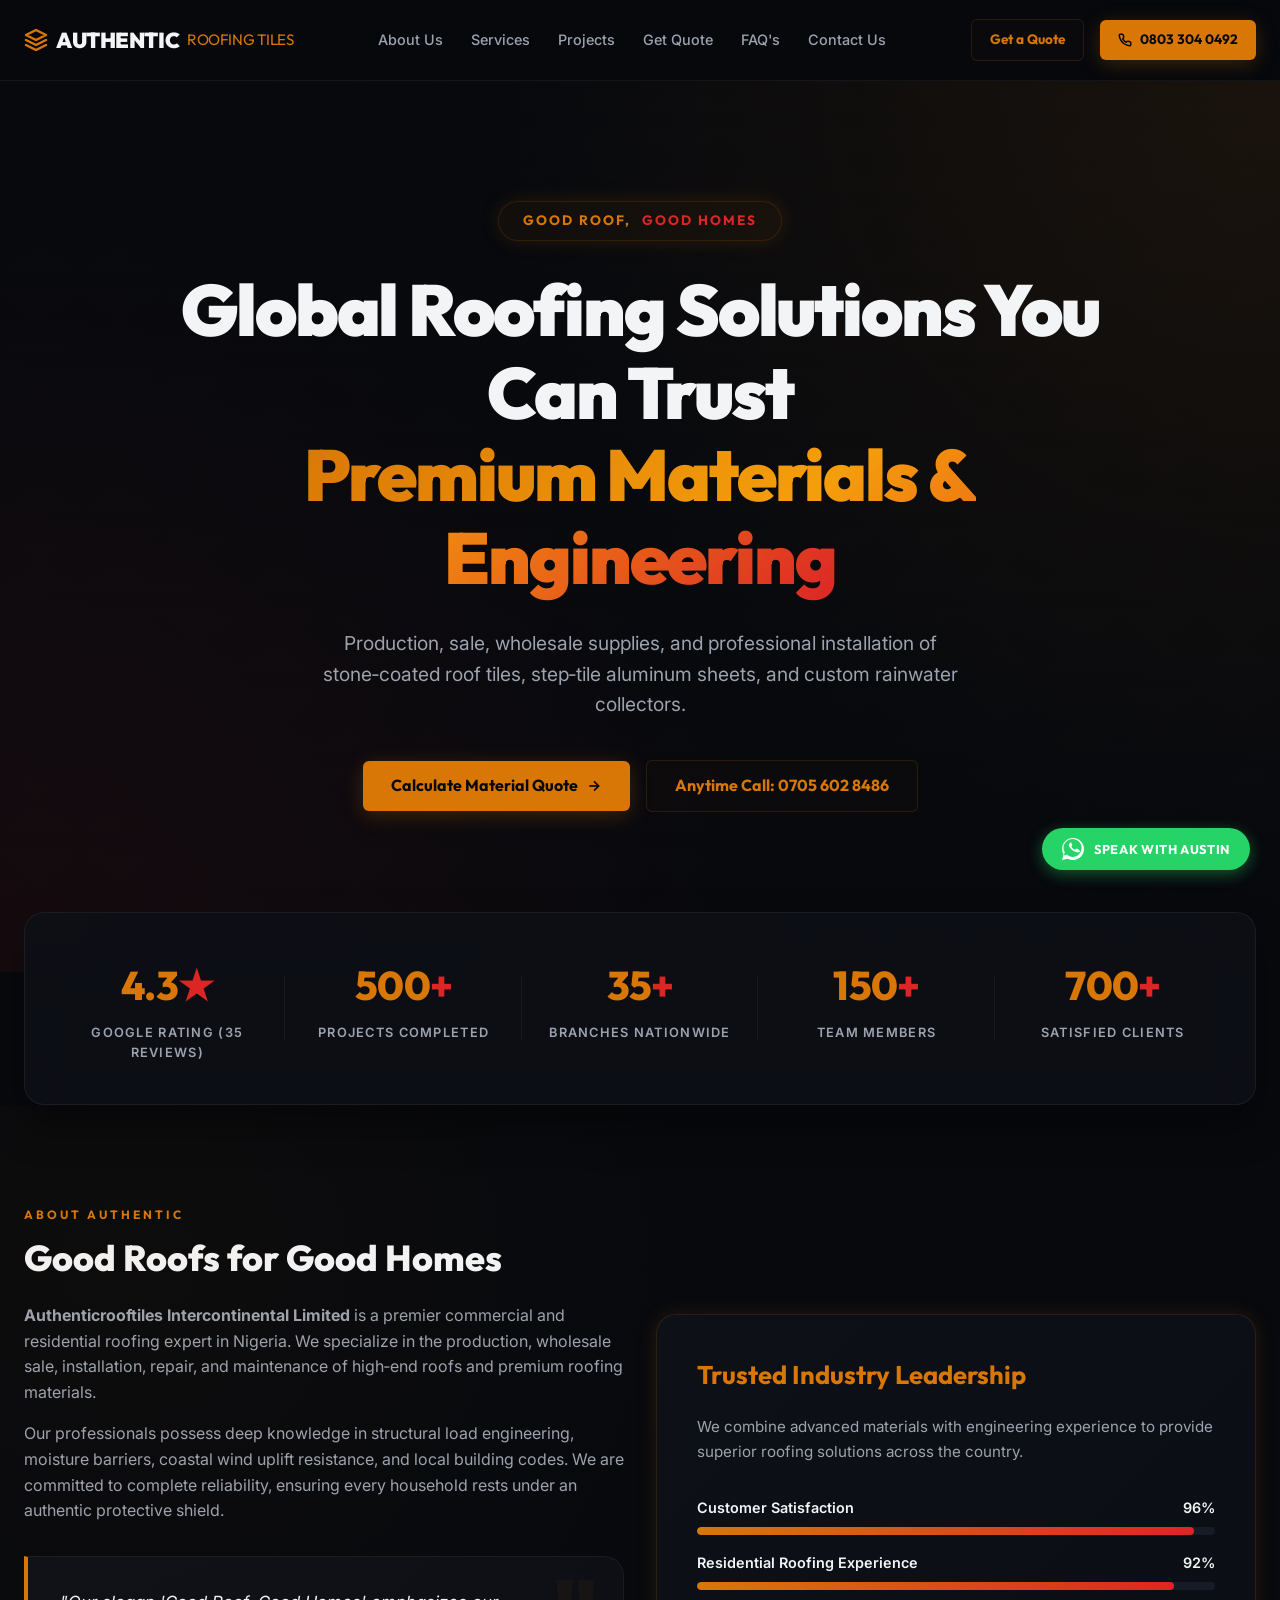
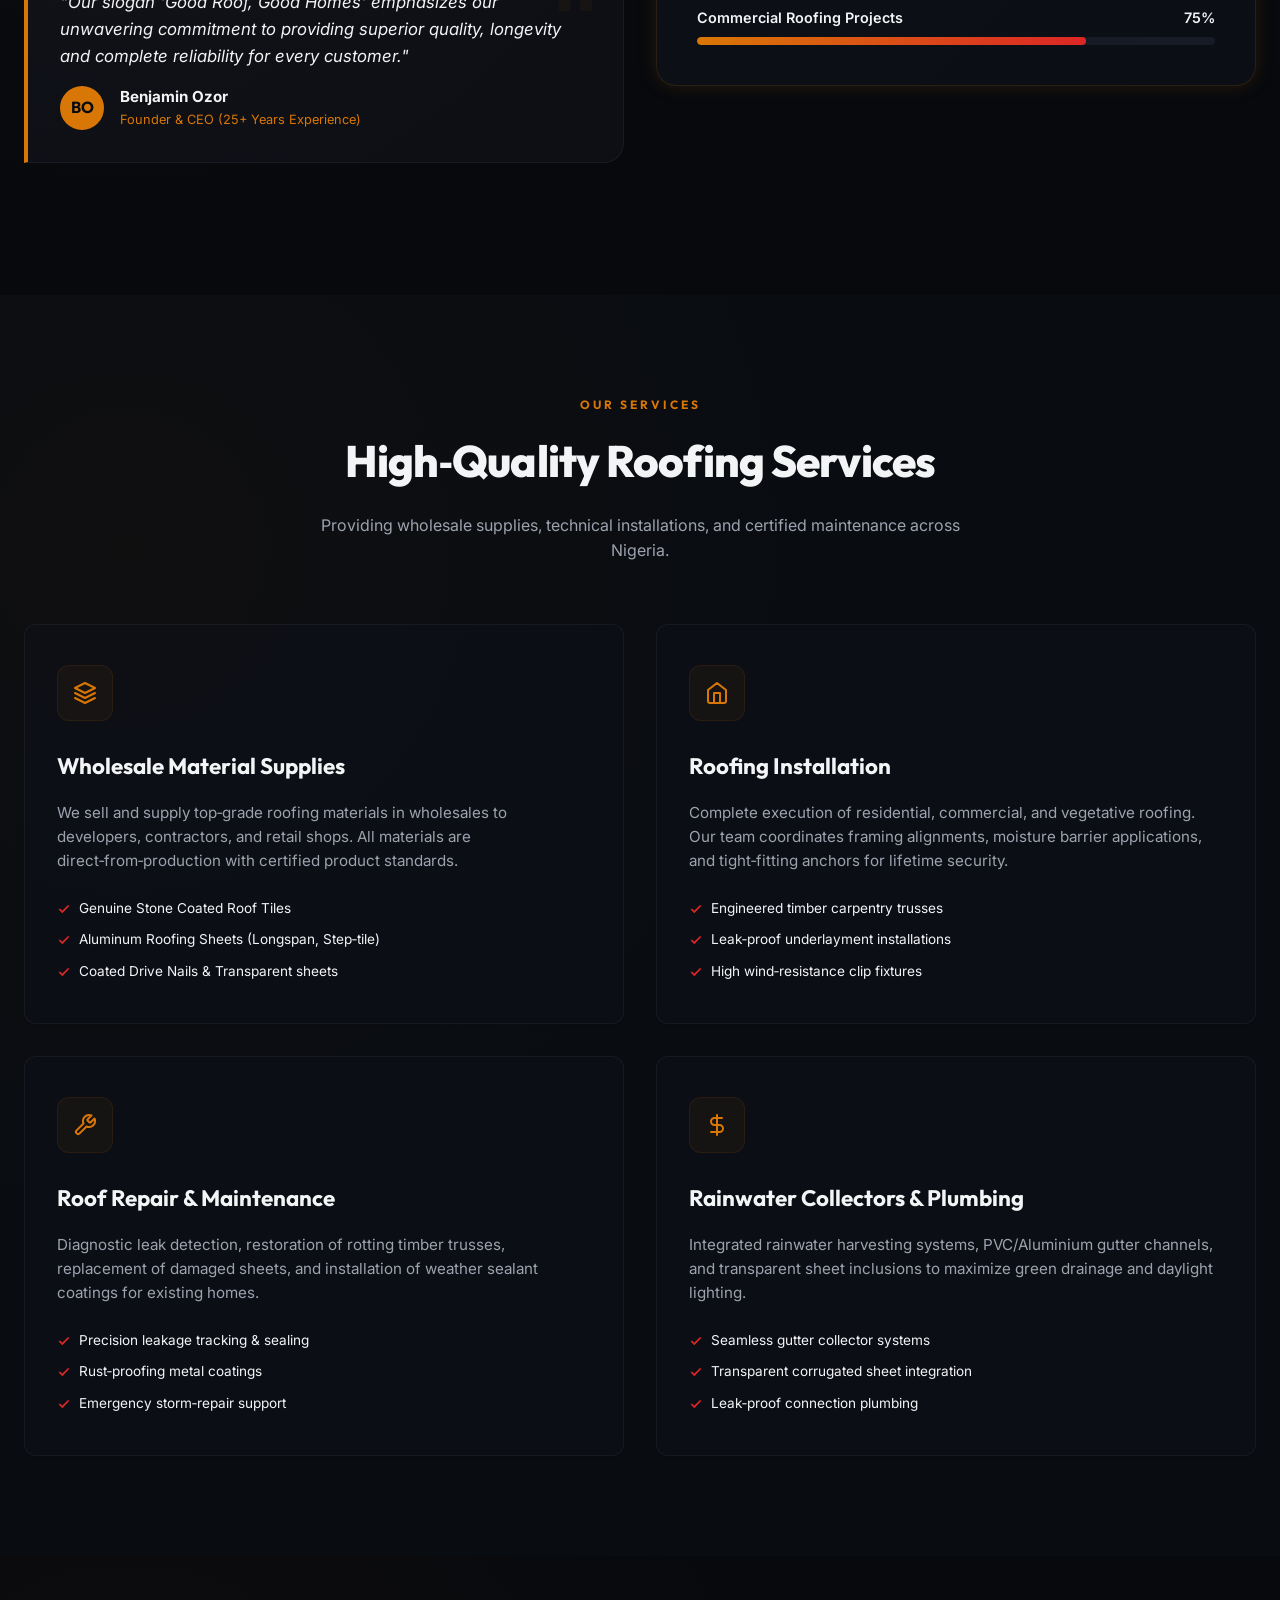
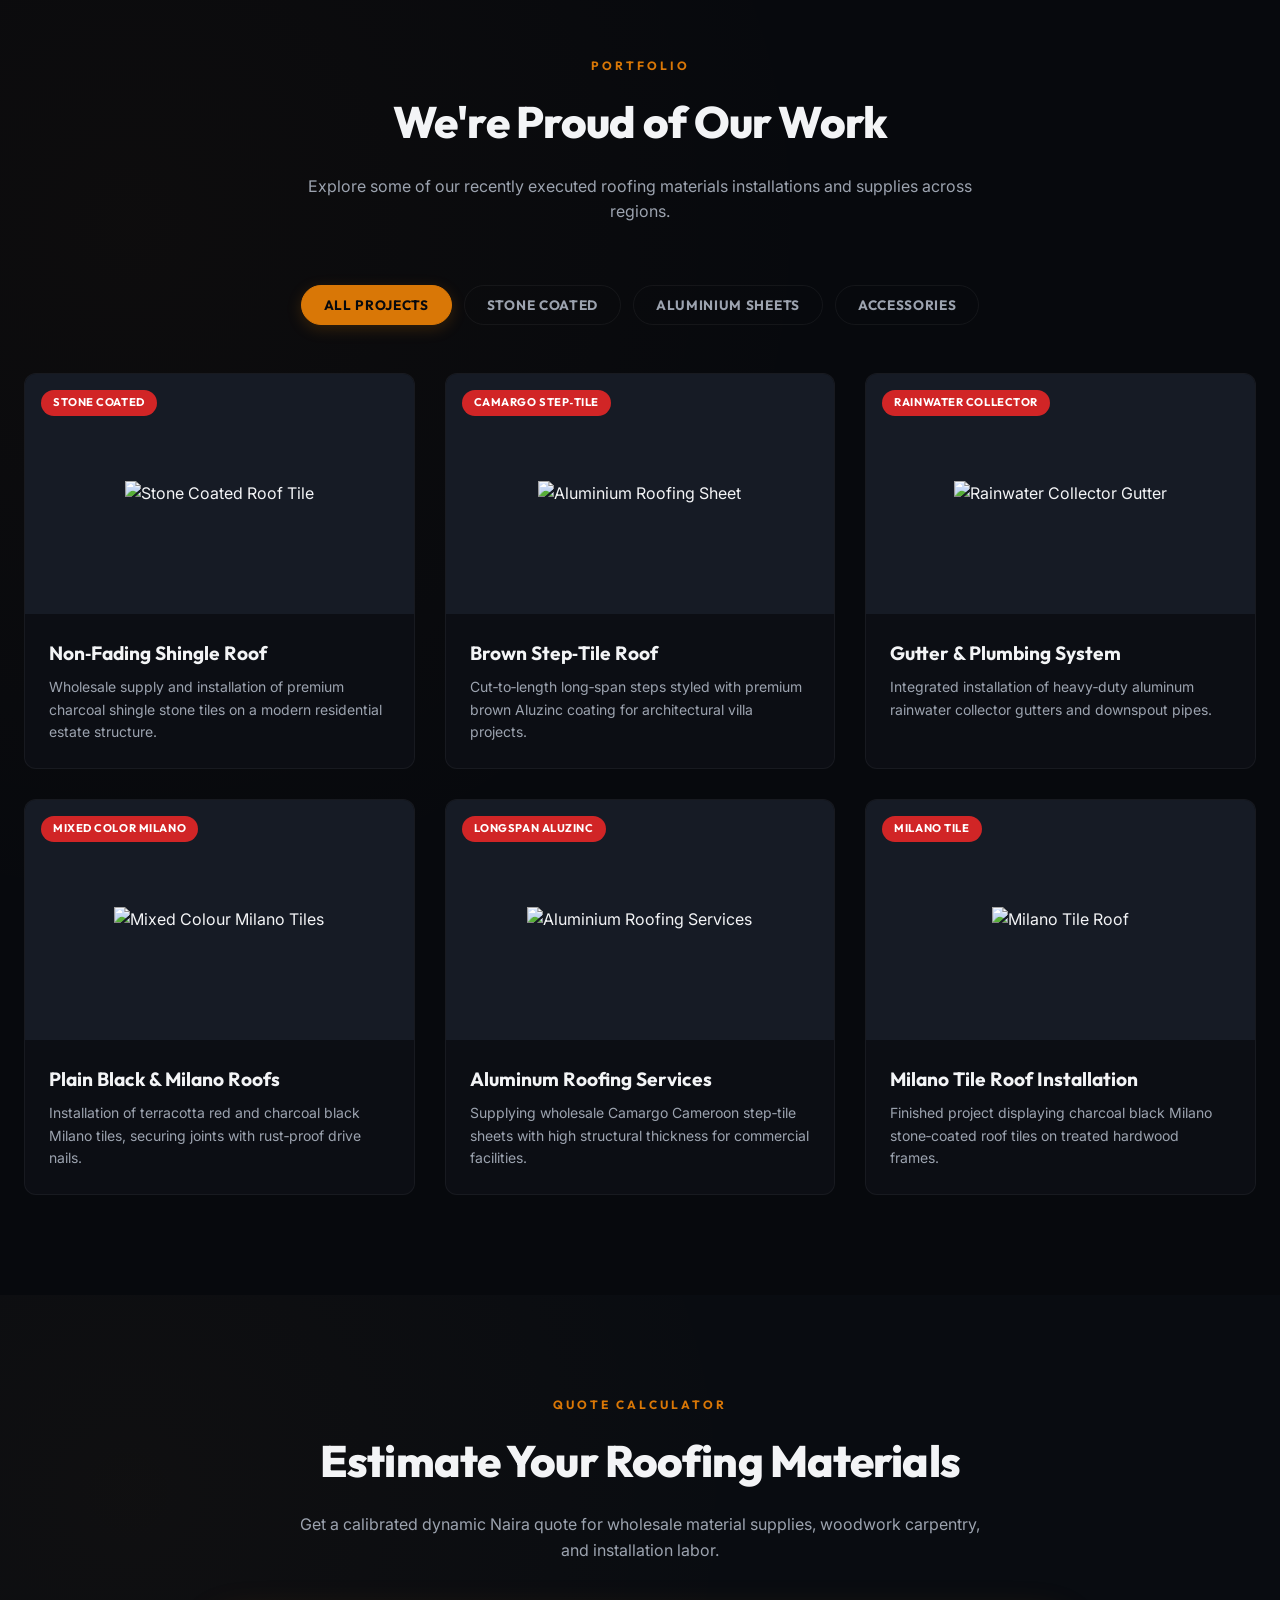
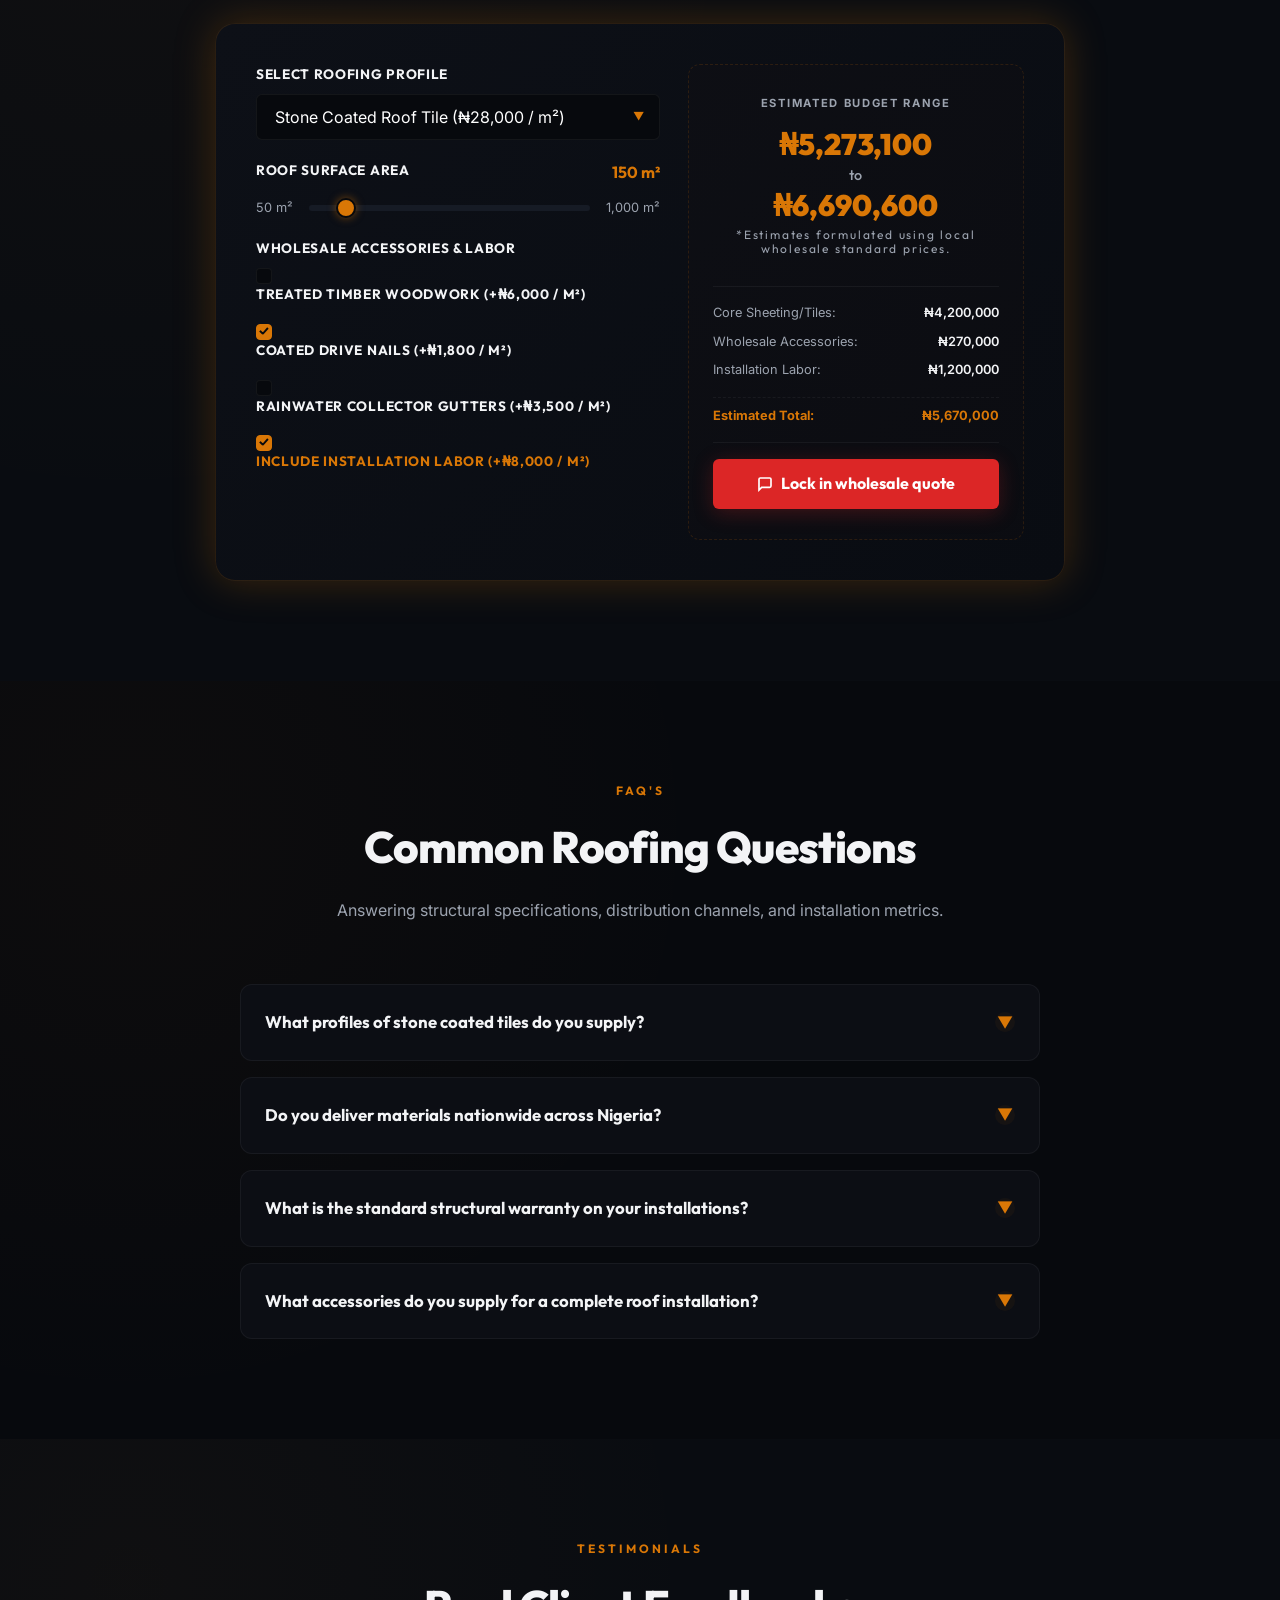
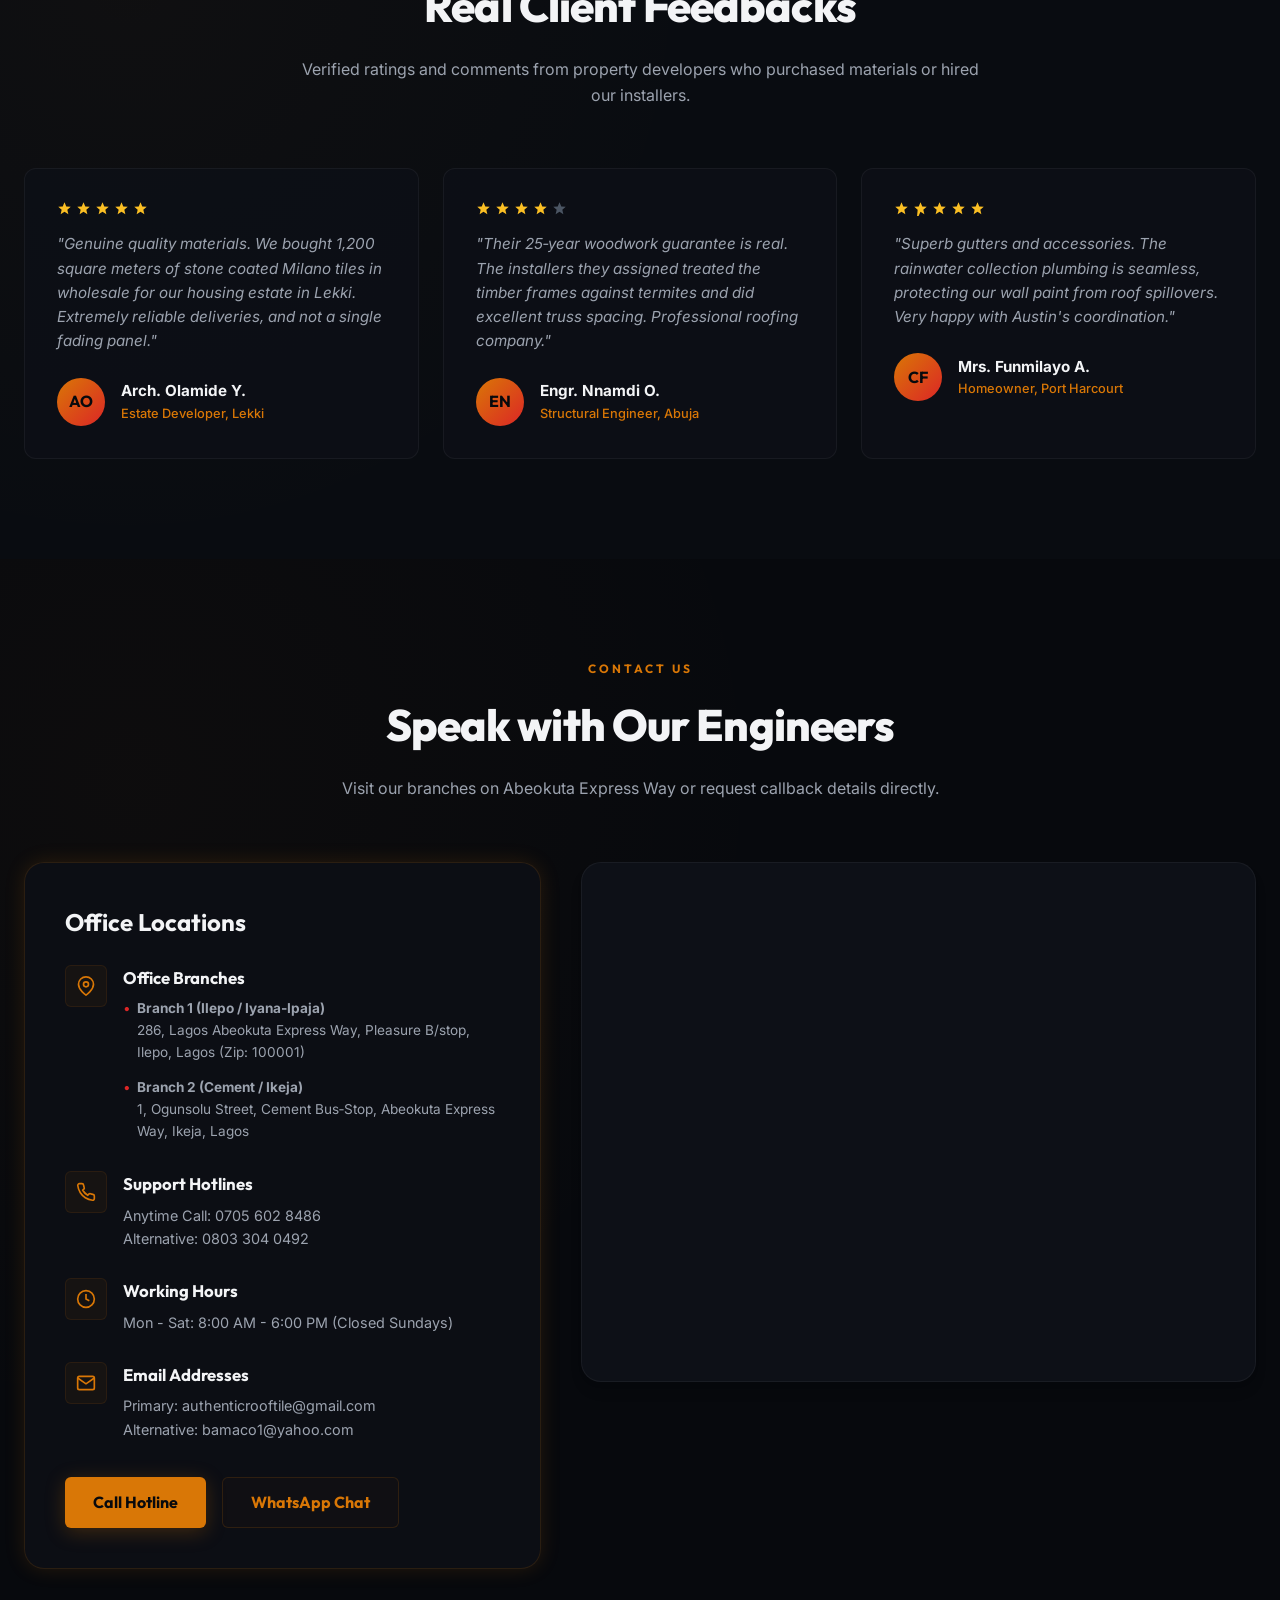
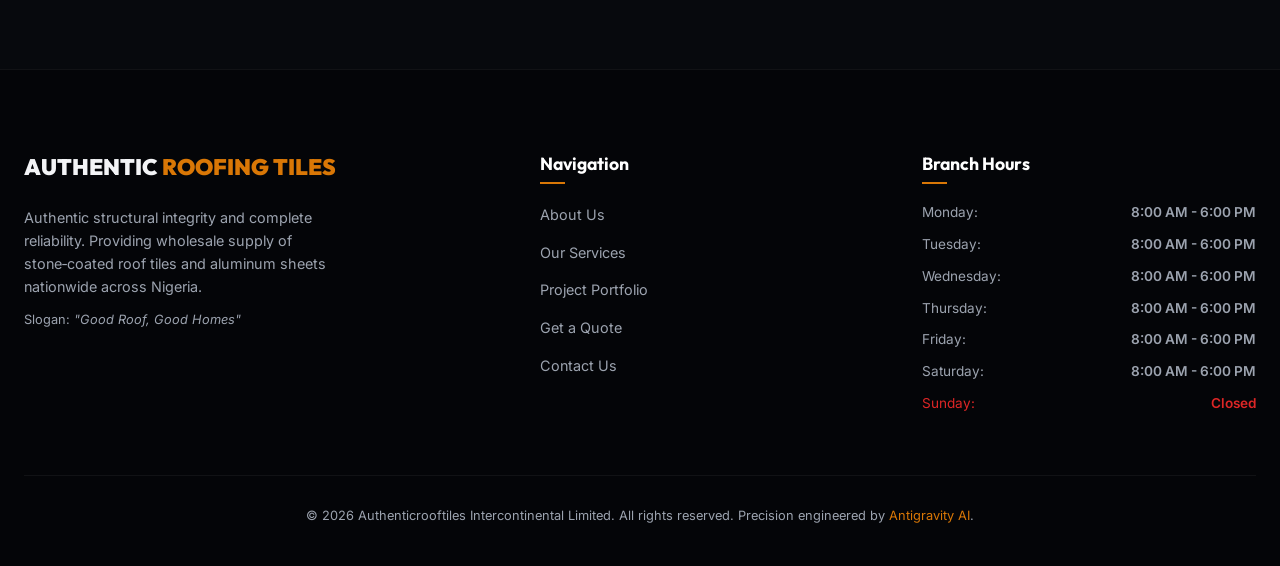
==== commit a44a3ccc: "feat: initialize base structure and layout for authentic roofing website index page" ====
--- a/authentic-roofing/index.html
+++ b/authentic-roofing/index.html
@@ -1,809 +1,857 @@
-<!DOCTYPE html>
-<html lang="en">
-<head>
-  <meta charset="UTF-8">
-  <meta name="viewport" content="width=device-width, initial-scale=1.0">
-  <title>Authenticrooftiles Intercontinental Limited | Quality Roofing Tiles & Supplies | Nigeria</title>
-  <meta name="description" content="Authenticrooftiles Intercontinental Limited - 'Good Roof, Good Homes'. Wholesale supplier and installer of stone-coated roof tiles, step-tile aluminum sheets, coated drive nails, and rainwater collectors. Headquartered in Lagos.">
-  <link rel="stylesheet" href="styles.css">
-</head>
-<body>
-
-  <!-- Header -->
-  <header class="auth-header">
-    <div class="container auth-nav">
-      <a href="#" class="auth-logo">
-        <svg width="24" height="24" viewBox="0 0 24 24" fill="none" stroke="currentColor" stroke-width="2.5" stroke-linecap="round" stroke-linejoin="round">
-          <polygon points="12 2 2 7 12 12 22 7 12 2"/>
-          <polyline points="2 17 12 22 22 17"/>
-          <polyline points="2 12 12 17 22 12"/>
+<! DOCTYPE html>
+  <html lang="en">
+
+  <head>
+    <meta charset="UTF-8">
+    <meta name="viewport" content="width=device-width, initial-scale=1.0">
+    <title>Authenticrooftiles Intercontinental Limited | Quality Roofing Tiles & Supplies | Nigeria</title>
+    <meta name="description"
+      content="Authenticrooftiles Intercontinental Limited - 'Good Roof, Good Homes'. Wholesale supplier and installer of stone‑coated roof tiles, step‑tile aluminum sheets, coated drive nails, and rainwater collectors. Headquartered in Lagos.">
+    <link rel="stylesheet" href="styles.css">
+  </head>
+
+  <body>
+
+    <!-- Header -->
+    <header class="auth-header">
+      <div class="container auth-nav">
+        <a href="#" class="auth-logo">
+          <svg width="24" height="24" viewBox="0 0 24 24" fill="none" stroke="currentColor" stroke-width="2.5"
+            stroke-linecap="round" stroke-linejoin="round">
+            <polygon points="12 2 2 7 12 12 22 7 12 2" />
+            <polyline points="2 17 12 22 22 17" />
+            <polyline points="2 12 12 17 22 12" />
+          </svg>
+          Authentic <span>Roofing Tiles</span>
+        </a>
+
+        <nav class="auth-menu">
+          <a href="#about">About Us</a>
+          <a href="#services">Services</a>
+          <a href="#projects">Projects</a>
+          <a href="#estimator">Get Quote</a>
+          <a href="#faqs">FAQ's</a>
+          <a href="#contact">Contact Us</a>
+        </nav>
+
+        <div class="header-cta">
+          <a href="#estimator" class="btn btn-outline" style="padding: 9px 18px; font-size: 0.85rem;">Get a Quote</a>
+          <a href="tel:+2348033040492" class="btn btn-primary" style="padding: 9px 18px; font-size: 0.85rem;">
+            <svg width="14" height="14" viewBox="0 0 24 24" fill="none" stroke="currentColor" stroke-width="2.5">
+              <path
+                d="M22 16.92v3a2 2 0 0 1-2.18 2 19.79 19.79 0 0 1-8.63-3.07 19.5 19.5 0 0 1-6-6 19.79 19.79 0 0 1-3.07-8.67A2 2 0 0 1 4.11 2h3a2 2 0 0 1 2 1.72 12.84 12.84 0 0 0 .7 2.81 2 2 0 0 1-.45 2.11L8.09 9.91a16 16 0 0 0 6 6l1.27-1.27a2 2 0 0 1 2.11-.45 12.84 12.84 0 0 0 2.81.7A2 2 0 0 1 22 16.92z" />
+            </svg>
+            0803 304 0492
+          </a>
+        </div>
+
+        <!-- Mobile Menu Hamburger Button -->
+        <div class="mobile-menu-btn" id="mobile-menu-btn">
+          <span></span>
+          <span></span>
+          <span></span>
+        </div>
+      </div>
+    </header>
+
+    <!-- Mobile Drawer Menu Panel -->
+    <div class="mobile-menu-panel" id="mobile-menu-panel">
+      <a href="#about">About Us</a>
+      <a href="#services">Services</a>
+      <a href="#projects">Projects</a>
+      <a href="#estimator">Get Quote</a>
+      <a href="#faqs">FAQ's</a>
+      <a href="#contact">Contact Us</a>
+      <a href="tel:+2348033040492" class="btn btn-primary" style="margin-top: 20px;">
+        <svg width="16" height="16" viewBox="0 0 24 24" fill="none" stroke="currentColor" stroke-width="2">
+          <path d="M21 10c0 7-9 13-9 13s-9-6-9-13a9 9 0 0 1 18 0z" />
+          <circle cx="12" cy="10" r="3" />
         </svg>
-        Authentic <span>Roofing Tiles</span>
+        Call Hotline
       </a>
-
-      <nav class="auth-menu">
-        <a href="#about">About Us</a>
-        <a href="#services">Services</a>
-        <a href="#projects">Projects</a>
-        <a href="#estimator">Get Quote</a>
-        <a href="#faqs">FAQ's</a>
-        <a href="#contact">Contact Us</a>
-      </nav>
-
-      <div class="header-cta">
-        <a href="#estimator" class="btn btn-outline" style="padding: 9px 18px; font-size: 0.85rem;">Get a Quote</a>
-        <a href="tel:+2348033040492" class="btn btn-primary" style="padding: 9px 18px; font-size: 0.85rem;">
-          <svg width="14" height="14" viewBox="0 0 24 24" fill="none" stroke="currentColor" stroke-width="2.5"><path d="M22 16.92v3a2 2 0 0 1-2.18 2 19.79 19.79 0 0 1-8.63-3.07 19.5 19.5 0 0 1-6-6 19.79 19.79 0 0 1-3.07-8.67A2 2 0 0 1 4.11 2h3a2 2 0 0 1 2 1.72 12.84 12.84 0 0 0 .7 2.81 2 2 0 0 1-.45 2.11L8.09 9.91a16 16 0 0 0 6 6l1.27-1.27a2 2 0 0 1 2.11-.45 12.84 12.84 0 0 0 2.81.7A2 2 0 0 1 22 16.92z"/></svg>
-          0803 304 0492
-        </a>
-      </div>
-
-      <!-- Mobile Menu Hamburger Button -->
-      <div class="mobile-menu-btn" id="mobile-menu-btn">
-        <span></span>
-        <span></span>
-        <span></span>
-      </div>
     </div>
-  </header>
-
-  <!-- Mobile Drawer Menu Panel -->
-  <div class="mobile-menu-panel" id="mobile-menu-panel">
-    <a href="#about">About Us</a>
-    <a href="#services">Services</a>
-    <a href="#projects">Projects</a>
-    <a href="#estimator">Get Quote</a>
-    <a href="#faqs">FAQ's</a>
-    <a href="#contact">Contact Us</a>
-    <a href="tel:+2348033040492" class="btn btn-primary" style="margin-top: 20px;">
-      <svg width="16" height="16" viewBox="0 0 24 24" fill="none" stroke="currentColor" stroke-width="2"><path d="M22 16.92v3a2 2 0 0 1-2.18 2 19.79 19.79 0 0 1-8.63-3.07 19.5 19.5 0 0 1-6-6 19.79 19.79 0 0 1-3.07-8.67A2 2 0 0 1 4.11 2h3a2 2 0 0 1 2 1.72 12.84 12.84 0 0 0 .7 2.81 2 2 0 0 1-.45 2.11L8.09 9.91a16 16 0 0 0 6 6l1.27-1.27a2 2 0 0 1 2.11-.45 12.84 12.84 0 0 0 2.81.7A2 2 0 0 1 22 16.92z"/></svg>
-      Call Hotline
+
+    <!-- Hero Section -->
+    <section class="auth-hero">
+      <div class="container">
+        <div class="auth-hero-content">
+          <span class="badge-slogan">
+            Good Roof, <span>Good Homes</span>
+          </span>
+          <h1>Global Roofing Solutions You Can Trust<br><span>Premium Materials & Engineering</span></h1>
+          <p>Production, sale, wholesale supplies, and professional installation of stone‑coated roof tiles, step‑tile
+            aluminum sheets, and custom rainwater collectors.</p>
+          <div class="auth-hero-actions">
+            <a href="#estimator" class="btn btn-primary">
+              Calculate Material Quote
+              <svg width="16" height="16" viewBox="0 0 24 24" fill="none" stroke="currentColor" stroke-width="2.5">
+                <line x1="5" y1="12" x2="19" y2="12" />
+                <polyline points="12 5 19 12 12 19" />
+              </svg>
+            </a>
+            <a href="tel:+2347056028486" class="btn btn-outline">
+              Anytime Call: 0705 602 8486
+            </a>
+          </div>
+        </div>
+      </div>
+    </section>
+
+    <!-- Stats Grid -->
+    <section class="auth-stats">
+      <div class="container">
+        <div class="stats-card-wrapper">
+          <div class="auth-stat-grid">
+            <div class="auth-stat-card">
+              <h3>4.3<span>★</span></h3>
+              <p>Google Rating (35 Reviews)</p>
+            </div>
+            <div class="auth-stat-card">
+              <h3>500<span>+</span></h3>
+              <p>Projects Completed</p>
+            </div>
+            <div class="auth-stat-card">
+              <h3>35<span>+</span></h3>
+              <p>Branches Nationwide</p>
+            </div>
+            <div class="auth-stat-card">
+              <h3>150<span>+</span></h3>
+              <p>Team Members</p>
+            </div>
+            <div class="auth-stat-card">
+              <h3>700<span>+</span></h3>
+              <p>Satisfied Clients</p>
+            </div>
+          </div>
+        </div>
+      </div>
+    </section>
+
+    <!-- About Section -->
+    <section id="about" class="auth-section">
+      <div class="section-bg-grid"></div>
+      <div class="container">
+        <div class="grid-cols-2">
+
+          <div class="reveal about-left-col">
+            <span class="section-badge">About Authentic</span>
+            <h2
+              style="font-family: var(--font-display); font-size: 2.25rem; font-weight: 800; line-height: 1.2; margin-bottom: 24px;">
+              Good Roofs for Good Homes</h2>
+            <p style="color: var(--color-text-muted); margin-bottom: 16px;"><strong>Authenticrooftiles Intercontinental
+                Limited</strong> is a premier commercial and residential roofing expert in Nigeria. We specialize in the
+              production, wholesale sale, installation, repair, and maintenance of high‑end roofs and premium roofing
+              materials.</p>
+            <p style="color: var(--color-text-muted);">Our professionals possess deep knowledge in structural load
+              engineering, moisture barriers, coastal wind uplift resistance, and local building codes. We are committed
+              to complete reliability, ensuring every household rests under an authentic protective shield.</p>
+
+            <div class="ceo-quote-box">
+              <p class="ceo-quote-text">"Our slogan 'Good Roof, Good Homes' emphasizes our unwavering commitment to
+                providing superior quality, longevity and complete reliability for every customer."</p>
+              <div class="ceo-profile">
+                <div class="ceo-avatar flex-center">BO</div>
+                <div class="ceo-name">
+                  <h4>Benjamin Ozor</h4>
+                  <p>Founder & CEO (25+ Years Experience)</p>
+                </div>
+              </div>
+            </div>
+          </div>
+
+          <div class="reveal" style="display: flex; flex-direction: column; justify-content: center;">
+            <div
+              style="background: linear-gradient(135deg, var(--color-surface), #0b0e14); border: 1px solid var(--color-border); border-radius: var(--radius-lg); padding: 40px; box-shadow: var(--shadow-glow);">
+              <h3
+                style="font-family: var(--font-display); color: var(--color-primary); margin-bottom: 20px; font-weight: 700; font-size: 1.6rem;">
+                Trusted Industry Leadership</h3>
+              <p style="font-size: 0.95rem; color: var(--color-text-muted); margin-bottom: 28px;">We combine advanced
+                materials with engineering experience to provide superior roofing solutions across the country.</p>
+
+              <div class="satisfaction-bar-wrapper">
+                <div class="satisfaction-item">
+                  <div class="satisfaction-info"><span>Customer Satisfaction</span><span>96%</span></div>
+                  <div class="satisfaction-track">
+                    <div class="satisfaction-bar" style="width: 96%;"></div>
+                  </div>
+                </div>
+                <div class="satisfaction-item">
+                  <div class="satisfaction-info"><span>Residential Roofing Experience</span><span>92%</span></div>
+                  <div class="satisfaction-track">
+                    <div class="satisfaction-bar" style="width: 92%;"></div>
+                  </div>
+                </div>
+                <div class="satisfaction-item">
+                  <div class="satisfaction-info"><span>Commercial Roofing Projects</span><span>75%</span></div>
+                  <div class="satisfaction-track">
+                    <div class="satisfaction-bar" style="width: 75%;"></div>
+                  </div>
+                </div>
+              </div>
+            </div>
+          </div>
+
+        </div>
+      </div>
+    </section>
+
+    <!-- Services Section -->
+    <section id="services" class="auth-section" style="background-color: rgba(13, 16, 23, 0.45);">
+      <div class="section-bg-grid"></div>
+      <div class="container services-container">
+        <div class="section-header">
+          <span class="section-badge">Our Services</span>
+          <h2>High‑Quality Roofing Services</h2>
+          <p>Providing wholesale supplies, technical installations, and certified maintenance across Nigeria.</p>
+        </div>
+
+        <div class="grid-cols-2 reveal">
+
+          <!-- Service 1 -->
+          <div class="service-card">
+            <div class="service-icon flex-center">
+              <svg width="24" height="24" viewBox="0 0 24 24" fill="none" stroke="currentColor" stroke-width="2"
+                stroke-linecap="round" stroke-linejoin="round">
+                <polygon points="12 2 2 7 12 12 22 7 12 2" />
+                <polyline points="2 17 12 22 22 17" />
+                <polyline points="2 12 12 17 22 12" />
+              </svg>
+            </div>
+            <h3>Wholesale Material Supplies</h3>
+            <p>We sell and supply top‑grade roofing materials in wholesales to developers, contractors, and retail
+              shops. All materials are direct‑from‑production with certified product standards.</p>
+            <ul class="service-features">
+              <li><svg width="14" height="14" viewBox="0 0 24 24" fill="none" stroke="currentColor" stroke-width="3">
+                  <polyline points="20 6 9 17 4 12" />
+                </svg> Genuine Stone Coated Roof Tiles</li>
+              <li><svg width="14" height="14" viewBox="0 0 24 24" fill="none" stroke="currentColor" stroke-width="3">
+                  <polyline points="20 6 9 17 4 12" />
+                </svg> Aluminum Roofing Sheets (Longspan, Step‑tile)</li>
+              <li><svg width="14" height="14" viewBox="0 0 24 24" fill="none" stroke="currentColor" stroke-width="3">
+                  <polyline points="20 6 9 17 4 12" />
+                </svg> Coated Drive Nails & Transparent sheets</li>
+            </ul>
+          </div>
+
+          <!-- Service 2 -->
+          <div class="service-card">
+            <div class="service-icon flex-center">
+              <svg width="24" height="24" viewBox="0 0 24 24" fill="none" stroke="currentColor" stroke-width="2"
+                stroke-linecap="round" stroke-linejoin="round">
+                <path d="M3 9l9-7 9 7v11a2 2 0 0 1-2 2H5a2 2 0 0 1-2-2z" />
+                <polyline points="9 22 9 12 15 12 15 22" />
+              </svg>
+            </div>
+            <h3>Roofing Installation</h3>
+            <p>Complete execution of residential, commercial, and vegetative roofing. Our team coordinates framing
+              alignments, moisture barrier applications, and tight‑fitting anchors for lifetime security.</p>
+            <ul class="service-features">
+              <li><svg width="14" height="14" viewBox="0 0 24 24" fill="none" stroke="currentColor" stroke-width="3">
+                  <polyline points="20 6 9 17 4 12" />
+                </svg> Engineered timber carpentry trusses</li>
+              <li><svg width="14" height="14" viewBox="0 0 24 24" fill="none" stroke="currentColor" stroke-width="3">
+                  <polyline points="20 6 9 17 4 12" />
+                </svg> Leak‑proof underlayment installations</li>
+              <li><svg width="14" height="14" viewBox="0 0 24 24" fill="none" stroke="currentColor" stroke-width="3">
+                  <polyline points="20 6 9 17 4 12" />
+                </svg> High wind‑resistance clip fixtures</li>
+            </ul>
+          </div>
+
+          <!-- Service 3 -->
+          <div class="service-card">
+            <div class="service-icon flex-center">
+              <svg width="24" height="24" viewBox="0 0 24 24" fill="none" stroke="currentColor" stroke-width="2"
+                stroke-linecap="round" stroke-linejoin="round">
+                <path
+                  d="M14.7 6.3a1 1 0 0 0 0 1.4l1.6 1.6a1 1 0 0 0 1.4 0l3.77-3.77a6 6 0 0 1-7.94 7.94l-6.91 6.91a2.12 2.12 0 0 1-3-3l6.91-6.91a6 6 0 0 1 7.94-7.94l-3.76 3.76z" />
+              </svg>
+            </div>
+            <h3>Roof Repair & Maintenance</h3>
+            <p>Diagnostic leak detection, restoration of rotting timber trusses, replacement of damaged sheets, and
+              installation of weather sealant coatings for existing homes.</p>
+            <ul class="service-features">
+              <li><svg width="14" height="14" viewBox="0 0 24 24" fill="none" stroke="currentColor" stroke-width="3">
+                  <polyline points="20 6 9 17 4 12" />
+                </svg> Precision leakage tracking & sealing</li>
+              <li><svg width="14" height="14" viewBox="0 0 24 24" fill="none" stroke="currentColor" stroke-width="3">
+                  <polyline points="20 6 9 17 4 12" />
+                </svg> Rust‑proofing metal coatings</li>
+              <li><svg width="14" height="14" viewBox="0 0 24 24" fill="none" stroke="currentColor" stroke-width="3">
+                  <polyline points="20 6 9 17 4 12" />
+                </svg> Emergency storm‑repair support</li>
+            </ul>
+          </div>
+
+          <!-- Service 4 -->
+          <div class="service-card">
+            <div class="service-icon flex-center">
+              <svg width="24" height="24" viewBox="0 0 24 24" fill="none" stroke="currentColor" stroke-width="2"
+                stroke-linecap="round" stroke-linejoin="round">
+                <path d="M12 2v20M17 5H9.5a3.5 3.5 0 0 0 0 7h5a3.5 3.5 0 0 1 0 7H6" />
+              </svg>
+            </div>
+            <h3>Rainwater Collectors & Plumbing</h3>
+            <p>Integrated rainwater harvesting systems, PVC/Aluminium gutter channels, and transparent sheet inclusions
+              to maximize green drainage and daylight lighting.</p>
+            <ul class="service-features">
+              <li><svg width="14" height="14" viewBox="0 0 24 24" fill="none" stroke="currentColor" stroke-width="3">
+                  <polyline points="20 6 9 17 4 12" />
+                </svg> Seamless gutter collector systems</li>
+              <li><svg width="14" height="14" viewBox="0 0 24 24" fill="none" stroke="currentColor" stroke-width="3">
+                  <polyline points="20 6 9 17 4 12" />
+                </svg> Transparent corrugated sheet integration</li>
+              <li><svg width="14" height="14" viewBox="0 0 24 24" fill="none" stroke="currentColor" stroke-width="3">
+                  <polyline points="20 6 9 17 4 12" />
+                </svg> Leak‑proof connection plumbing</li>
+            </ul>
+          </div>
+
+        </div>
+      </div>
+    </section>
+
+    <!-- Portfolio Gallery (Unsplash images) -->
+    <section id="projects" class="auth-section">
+      <div class="section-bg-grid"></div>
+      <div class="container">
+        <div class="section-header">
+          <span class="section-badge">Portfolio</span>
+          <h2>We're Proud of Our Work</h2>
+          <p>Explore some of our recently executed roofing materials installations and supplies across regions.</p>
+        </div>
+
+        <!-- Filter tabs -->
+        <div class="portfolio-tabs">
+          <button class="tab-btn active" data-filter="all">All Projects</button>
+          <button class="tab-btn" data-filter="stone">Stone Coated</button>
+          <button class="tab-btn" data-filter="sheet">Aluminium Sheets</button>
+          <button class="tab-btn" data-filter="accessories">Accessories</button>
+        </div>
+
+        <!-- Grid -->
+        <div class="portfolio-grid reveal">
+
+          <!-- Project 1 – Stone Coated -->
+          <div class="portfolio-item" data-category="stone">
+            <div class="portfolio-img">
+              <img src="https://images.unsplash.com/photo-1631679814-f68f180e4a98?w=400&h=300&fit=crop&auto=format"
+                alt="Stone Coated Roof Tile" loading="lazy">
+              <span class="portfolio-tag">Stone Coated</span>
+            </div>
+            <div class="portfolio-details">
+              <h4>Non‑Fading Shingle Roof</h4>
+              <p>Wholesale supply and installation of premium charcoal shingle stone tiles on a modern residential
+                estate structure.</p>
+            </div>
+          </div>
+
+          <!-- Project 2 – Aluminium Sheet -->
+          <div class="portfolio-item" data-category="sheet">
+            <div class="portfolio-img">
+              <img src="https://images.unsplash.com/photo-1558618666-fcd25c85cd64?w=400&h=300&fit=crop&auto=format"
+                alt="Aluminium Roofing Sheet" loading="lazy">
+
+              <span class="portfolio-tag">Camargo Step‑Tile</span>
+            </div>
+            <div class="portfolio-details">
+              <h4>Brown Step‑Tile Roof</h4>
+              <p>Cut‑to‑length long‑span steps styled with premium brown Aluzinc coating for architectural villa
+                projects.</p>
+            </div>
+          </div>
+
+          <!-- Project 3 – Accessories -->
+          <div class="portfolio-item" data-category="accessories">
+            <div class="portfolio-img">
+              <img src="https://images.unsplash.com/photo-1504307651254-35680f356dfd?w=400&h=300&fit=crop&auto=format"
+                alt="Rainwater Collector Gutter" loading="lazy">
+
+              <span class="portfolio-tag">Rainwater Collector</span>
+            </div>
+            <div class="portfolio-details">
+              <h4>Gutter & Plumbing System</h4>
+              <p>Integrated installation of heavy‑duty aluminum rainwater collector gutters and downspout pipes.</p>
+            </div>
+          </div>
+
+          <!-- Project 4 – Stone Coated -->
+          <div class="portfolio-item" data-category="stone">
+            <div class="portfolio-img">
+              <img src="https://images.unsplash.com/photo-1513467655676-561b9b6e3b3b?w=400&h=300&fit=crop&auto=format"
+                alt="Mixed Colour Milano Tiles" loading="lazy">
+
+              <span class="portfolio-tag">Mixed Color Milano</span>
+            </div>
+            <div class="portfolio-details">
+              <h4>Plain Black & Milano Roofs</h4>
+              <p>Installation of terracotta red and charcoal black Milano tiles, securing joints with rust‑proof drive
+                nails.</p>
+            </div>
+          </div>
+
+          <!-- Project 5 – Aluminium Sheet -->
+          <div class="portfolio-item" data-category="sheet">
+            <div class="portfolio-img">
+              <img src="https://images.unsplash.com/photo-1600585154526-990dced4db0d?w=400&h=300&fit=crop&auto=format"
+                alt="Aluminium Roofing Services" loading="lazy">
+              <span class="portfolio-tag">Longspan Aluzinc</span>
+            </div>
+            <div class="portfolio-details">
+              <h4>Aluminum Roofing Services</h4>
+              <p>Supplying wholesale Camargo Cameroon step‑tile sheets with high structural thickness for commercial
+                facilities.</p>
+            </div>
+          </div>
+
+          <!-- Project 6 – Stone Coated -->
+          <div class="portfolio-item" data-category="stone">
+            <div class="portfolio-img">
+              <img src="https://images.unsplash.com/photo-1449157291-36cca6b76e7f?w=400&h=300&fit=crop&auto=format"
+                alt="Milano Tile Roof" loading="lazy">
+              <span class="portfolio-tag">Milano Tile</span>
+            </div>
+            <div class="portfolio-details">
+              <h4>Milano Tile Roof Installation</h4>
+              <p>Finished project displaying charcoal black Milano stone‑coated roof tiles on treated hardwood frames.
+              </p>
+            </div>
+          </div>
+
+        </div>
+      </div>
+    </section>
+
+    <!-- Dynamic Quote Estimator -->
+    <section id="estimator" class="auth-section" style="background-color: rgba(13, 16, 23, 0.45);">
+      <div class="section-bg-grid"></div>
+      <div class="container estimator-container">
+        <div class="section-header">
+          <span class="section-badge">Quote Calculator</span>
+          <h2>Estimate Your Roofing Materials</h2>
+          <p>Get a calibrated dynamic Naira quote for wholesale material supplies, woodwork carpentry, and installation
+            labor.</p>
+        </div>
+
+        <div class="estimator-box reveal">
+          <div class="estimator-grid">
+
+            <!-- Controls -->
+            <div class="estimator-form">
+              <div class="form-group">
+                <label for="calc-material">Select Roofing Profile</label>
+                <div class="select-wrapper">
+                  <select id="calc-material" class="select-input">
+                    <option value="stone" data-price="28000" selected>Stone Coated Roof Tile (₦28,000 / m²)</option>
+                    <option value="camargo" data-price="22000">Camargo Step‑Tile Sheet (₦22,000 / m²)</option>
+                    <option value="aluminum" data-price="20000">Aluminum Roofing Sheet (₦20,000 / m²)</option>
+                    <option value="milano" data-price="24000">Milano stone‑coated Tile (₦24,000 / m²)</option>
+                  </select>
+                </div>
+              </div>
+
+              <div class="form-group">
+                <div class="slider-header">
+                  <label>Roof Surface Area</label>
+                  <span id="area-val-text" class="slider-val">150 m²</span>
+                </div>
+                <div class="slider-controls">
+                  <span style="font-size: 0.8rem; color: var(--color-text-muted);">50 m²</span>
+                  <input type="range" id="calc-area" class="slider-range" min="50" max="1000" value="150" step="10">
+                  <span style="font-size: 0.8rem; color: var(--color-text-muted);">1,000 m²</span>
+                </div>
+              </div>
+
+              <div class="form-group">
+                <label>Wholesale Accessories & Labor</label>
+                <div class="checkbox-group">
+                  <label class="checkbox-label">
+                    <input type="checkbox" id="calc-woodwork" class="checkbox-input">
+                    <span class="checkbox-custom"></span>
+                    <span>Treated Timber Woodwork (+₦6,000 / m²)</span>
+                  </label>
+                  <label class="checkbox-label">
+                    <input type="checkbox" id="calc-nails" class="checkbox-input" checked>
+                    <span class="checkbox-custom"></span>
+                    <span>Coated Drive Nails (+₦1,800 / m²)</span>
+                  </label>
+                  <label class="checkbox-label">
+                    <input type="checkbox" id="calc-gutters" class="checkbox-input">
+                    <span class="checkbox-custom"></span>
+                    <span>Rainwater Collector Gutters (+₦3,500 / m²)</span>
+                  </label>
+                  <label class="checkbox-label">
+                    <input type="checkbox" id="calc-installation" class="checkbox-input" checked>
+                    <span class="checkbox-custom"></span>
+                    <span style="color: var(--color-primary); font-weight: 700;">Include Installation Labor (+₦8,000 /
+                      m²)</span>
+                  </label>
+                </div>
+              </div>
+            </div>
+
+            <!-- Display -->
+            <div class="estimator-result">
+              <div class="result-header">
+                <span>Estimated Budget Range</span>
+                <div class="result-price">
+                  <div id="output-price-min">₦5,273,100</div>
+                  <div style="font-size: 0.9rem; color: var(--color-text-muted); font-weight: 500; margin: 4px 0;">to
+                  </div>
+                  <div id="output-price-max">₦6,688,600</div>
+                  <span>*Estimates formulated using local wholesale standard prices.</span>
+                </div>
+              </div>
+
+              <div class="result-breakdown">
+                <div class="breakdown-row"><span>Core Sheeting/Tiles:</span><span
+                    id="breakdown-material">₦4,200,000</span></div>
+                <div class="breakdown-row"><span>Wholesale Accessories:</span><span
+                    id="breakdown-accessories">₦270,000</span></div>
+                <div class="breakdown-row"><span>Installation Labor:</span><span
+                    id="breakdown-installation">₦1,200,000</span></div>
+                <div class="breakdown-row"
+                  style="border-top: 1px dashed var(--color-border-light); padding-top: 8px; margin-top: 8px;">
+                  <span style="color: var(--color-primary); font-weight: 700;">Estimated Total:</span>
+                  <span id="breakdown-total" style="color: var(--color-primary); font-weight: 700;">₦5,670,000</span>
+                </div>
+              </div>
+
+              <a href="#" class="btn btn-secondary" style="width: 100%;" id="whatsapp-quote-btn">
+                <svg width="16" height="16" viewBox="0 0 24 24" fill="none" stroke="currentColor" stroke-width="2.5">
+                  <path d="M21 15a2 2 0 0 1-2 2H7l-4 4V5a2 2 0 0 1 2-2h14a2 2 0 0 1 2 2z" />
+                </svg>
+                Lock in wholesale quote
+              </a>
+            </div>
+
+          </div>
+        </div>
+      </div>
+    </section>
+
+    <!-- FAQ Section -->
+    <section id="faqs" class="auth-section">
+      <div class="section-bg-grid"></div>
+      <div class="container">
+        <div class="section-header">
+          <span class="section-badge">FAQ's</span>
+          <h2>Common Roofing Questions</h2>
+          <p>Answering structural specifications, distribution channels, and installation metrics.</p>
+        </div>
+
+        <div class="faq-grid reveal">
+          <div class="faq-item">
+            <div class="faq-header">
+              <h3>What profiles of stone coated tiles do you supply?</h3>
+              <div class="faq-icon flex-center">▼</div>
+            </div>
+            <div class="faq-content">
+              <div class="faq-content-inner">We supply genuine Bond, Classic, Shingle, Shake, and Milano profiles in
+                wholesales and retails. All tiles are treated with natural UV‑resistant stone granules to guarantee a
+                non‑fading surface under intense sun.</div>
+            </div>
+          </div>
+
+          <div class="faq-item">
+            <div class="faq-header">
+              <h3>Do you deliver materials nationwide across Nigeria?</h3>
+              <div class="faq-icon flex-center">▼</div>
+            </div>
+            <div class="faq-content">
+              <div class="faq-content-inner">Yes, Authenticrooftiles Intercontinental Limited operates 35 branches and
+                coordinates heavy delivery trucks to transport wholesale orders to any construction site nationwide in
+                Nigeria.</div>
+            </div>
+          </div>
+
+          <div class="faq-item">
+            <div class="faq-header">
+              <h3>What is the standard structural warranty on your installations?</h3>
+              <div class="faq-icon flex-center">▼</div>
+            </div>
+            <div class="faq-content">
+              <div class="faq-content-inner">We provide a 25+ year warranty on timber framing structures and
+                stone‑coated tile installs, guaranteeing protection against leakage and storm damage.</div>
+            </div>
+          </div>
+
+          <div class="faq-item">
+            <div class="faq-header">
+              <h3>What accessories do you supply for a complete roof installation?</h3>
+              <div class="faq-icon flex-center">▼</div>
+            </div>
+            <div class="faq-content">
+              <div class="faq-content-inner">We supply Camargo aluminum sheets, color‑coated drive nails, chemical wood
+                treatments, transparent sheet inserts, and rain‑water collector systems.</div>
+            </div>
+          </div>
+        </div>
+      </div>
+    </section>
+
+    <!-- Testimonials Section -->
+    <section id="testimonials" class="auth-section" style="background-color: rgba(13, 16, 23, 0.45);">
+      <div class="section-bg-grid"></div>
+      <div class="container">
+        <div class="section-header">
+          <span class="section-badge">Testimonials</span>
+          <h2>Real Client Feedbacks</h2>
+          <p>Verified ratings and comments from property developers who purchased materials or hired our installers.</p>
+        </div>
+
+        <div class="testimonials-grid reveal">
+          <div class="testimonial-card">
+            <div class="review-stars">
+              <div class="star-rating">
+                <svg viewBox="0 0 24 24">
+                  <path d="M12 17.27L18.18 21l-1.64-7.03L22 9.24l-7.19-.61L12 2 9.19 8.63 2 9.24l5.46 4.73L5.82 21z" />
+                </svg>
+                <svg viewBox="0 0 24 24">
+                  <path d="M12 17.27L18.18 21l-1.64-7.03L22 9.24l-7.19-.61L12 2 9.19 8.63 2 9.24l5.46 4.73L5.82 21z" />
+                </svg>
+                <svg viewBox="0 0 24 24">
+                  <path d="M12 17.27L18.18 21l-1.64-7.03L22 9.24l-7.19-.61L12 2 9.19 8.63 2 9.24l5.46 4.73L5.82 21z" />
+                </svg>
+                <svg viewBox="0 0 24 24">
+                  <path d="M12 17.27L18.18 21l-1.64-7.03L22 9.24l-7.19-.61L12 2 9.19 8.63 2 9.24l5.46 4.73L5.82 21z" />
+                </svg>
+                <svg viewBox="0 0 24 24">
+                  <path d="M12 17.27L18.18 21l-1.64-7.03L22 9.24l-7.19-.61L12 2 9.19 8.63 2 9.24l5.46 4.73L5.82 21z" />
+                </svg>
+              </div>
+            </div>
+            <p>"Genuine quality materials. We bought 1,200 square meters of stone coated Milano tiles in wholesale for
+              our housing estate in Lekki. Extremely reliable deliveries, and not a single fading panel."</p>
+            <div class="reviewer-profile">
+              <div class="reviewer-avatar flex-center">AO</div>
+              <div class="reviewer-details">
+                <h4>Arch. Olamide Y.</h4>
+                <p>Estate Developer, Lekki</p>
+              </div>
+            </div>
+          </div>
+
+          <div class="testimonial-card">
+            <div class="review-stars">
+              <div class="star-rating">
+                <svg viewBox="0 0 24 24">
+                  <path d="M12 17.27L18.18 21l-1.64-7.03L22 9.24l-7.19-.61L12 2 9.19 8.63 2 9.24l5.46 4.73L5.82 21z" />
+                </svg>
+                <svg viewBox="0 0 24 24">
+                  <path d="M12 17.27L18.18 21l-1.64-7.03L22 9.24l-7.19-.61L12 2 9.19 8.63 2 9.24l5.46 4.73L5.82 21z" />
+                </svg>
+                <svg viewBox="0 0 24 24">
+                  <path d="M12 17.27L18.18 21l-1.64-7.03L22 9.24l-7.19-.61L12 2 9.19 8.63 2 9.24l5.46 4.73L5.82 21z" />
+                </svg>
+                <svg viewBox="0 0 24 24">
+                  <path d="M12 17.27L18.18 21l-1.64-7.03L22 9.24l-7.19-.61L12 2 9.19 8.63 2 9.24l5.46 4.73L5.82 21z" />
+                </svg>
+                <svg viewBox="0 0 24 24" style="color:#4b5563;">
+                  <path d="M12 17.27L18.18 21l-1.64-7.03L22 9.24l-7.19-.61L12 2 9.19 8.63 2 9.24l5.46 4.73L5.82 21z" />
+                </svg>
+              </div>
+            </div>
+            <p>"Their 25‑year woodwork guarantee is real. The installers they assigned treated the timber frames against
+              termites and did excellent truss spacing. Professional roofing company."</p>
+            <div class="reviewer-profile">
+              <div class="reviewer-avatar flex-center">EN</div>
+              <div class="reviewer-details">
+                <h4>Engr. Nnamdi O.</h4>
+                <p>Structural Engineer, Abuja</p>
+              </div>
+            </div>
+          </div>
+
+          <div class="testimonial-card">
+            <div class="review-stars">
+              <div class="star-rating">
+                <svg viewBox="0 0 24 24">
+                  <path d="M12 17.27L18.18 21l-1.64-7.03L22 9.24l-7.19-.61L12 2 9.19 8.63 2 9.24l5.46 4.73L5.82 21z" />
+                </svg>
+                <svg viewBox="0 0 24 24">
+                  <path d="M12 17.27L18.18 21l-1.64-7.03L22 9.24l-7.19-.61L12 2 9.19 8.63 2 9.24l5.46 4.73L5.82 31z" />
+                </svg>
+                <svg viewBox="0 0 24 24">
+                  <path d="M12 17.27L18.18 21l-1.64-7.03L22 9.24l-7.19-.61L12 2 9.19 8.63 2 9.24l5.46 4.73L5.82 21z" />
+                </svg>
+                <svg viewBox="0 0 24 24">
+                  <path d="M12 17.27L18.18 21l-1.64-7.03L22 9.24l-7.19-.61L12 2 9.19 8.63 2 9.24l5.46 4.73L5.82 21z" />
+                </svg>
+                <svg viewBox="0 0 24 24">
+                  <path d="M12 17.27L18.18 21l-1.64-7.03L22 9.24l-7.19-.61L12 2 9.19 8.63 2 9.24l5.46 4.73L5.82 21z" />
+                </svg>
+              </div>
+            </div>
+            <p>"Superb gutters and accessories. The rainwater collection plumbing is seamless, protecting our wall paint
+              from roof spillovers. Very happy with Austin's coordination."</p>
+            <div class="reviewer-profile">
+              <div class="reviewer-avatar flex-center">CF</div>
+              <div class="reviewer-details">
+                <h4>Mrs. Funmilayo A.</h4>
+                <p>Homeowner, Port Harcourt</p>
+              </div>
+            </div>
+          </div>
+        </div>
+      </div>
+    </section>
+
+    <!-- Contact & Map Section -->
+    <section id="contact" class="auth-section">
+      <div class="section-bg-grid"></div>
+      <div class="container">
+        <div class="section-header">
+          <span class="section-badge">Contact Us</span>
+          <h2>Speak with Our Engineers</h2>
+          <p>Visit our branches on Abeokuta Express Way or request callback details directly.</p>
+        </div>
+
+        <div class="contact-container reveal">
+
+          <!-- Info card -->
+          <div class="contact-card">
+            <h3 style="font-family: var(--font-display); font-size: 1.5rem; margin-bottom: 24px;">Office Locations</h3>
+
+            <div class="contact-info-list">
+
+              <div class="contact-item">
+                <div class="contact-icon flex-center">
+                  <svg width="20" height="20" viewBox="0 0 24 24" fill="none" stroke="currentColor" stroke-width="2">
+                    <path d="M21 10c0 7-9 13-9 13s-9-6-9-13a9 9 0 0 1 18 0z" />
+                    <circle cx="12" cy="10" r="3" />
+                  </svg>
+                </div>
+                <div class="contact-text">
+                  <h4>Office Branches</h4>
+                  <div class="office-branch-list">
+                    <div class="branch-entry"><strong>Branch 1 (Ilepo / Iyana‑Ipaja)</strong><br>286, Lagos Abeokuta
+                      Express Way, Pleasure B/stop, Ilepo, Lagos (Zip: 100001)</div>
+                    <div class="branch-entry"><strong>Branch 2 (Cement / Ikeja)</strong><br>1, Ogunsolu Street, Cement
+                      Bus‑Stop, Abeokuta Express Way, Ikeja, Lagos</div>
+                  </div>
+                </div>
+              </div>
+
+              <div class="contact-item">
+                <div class="contact-icon flex-center">
+                  <svg width="20" height="20" viewBox="0 0 24 24" fill="none" stroke="currentColor" stroke-width="2">
+                    <path
+                      d="M22 16.92v3a2 2 0 0 1-2.18 2 19.79 19.79 0 0 1-8.63-3.07 19.5 19.5 0 0 1-6-6 19.79 19.79 0 0 1-3.07-8.67A2 2 0 0 1 4.11 2h3a2 2 0 0 1 2 1.72 12.84 12.84 0 0 0 .7 2.81 2 2 0 0 1-.45 2.11L8.09 9.91a16 16 0 0 0 6 6l1.27-1.27a2 2 0 0 1 2.11-.45 12.84 12.84 0 0 0 2.81.7A2 2 0 0 1 22 16.92z" />
+                  </svg>
+                </div>
+                <div class="contact-text">
+                  <h4>Support Hotlines</h4>
+                  <p>Anytime Call: <a href="tel:+2347056028486">0705 602 8486</a><br>Alternative: <a
+                      href="tel:+2348033040492">0803 304 0492</a></p>
+                </div>
+              </div>
+
+              <div class="contact-item">
+                <div class="contact-icon flex-center">
+                  <svg width="20" height="20" viewBox="0 0 24 24" fill="none" stroke="currentColor" stroke-width="2">
+                    <circle cx="12" cy="12" r="10" />
+                    <polyline points="12 6 12 12 16 14" />
+                  </svg>
+                </div>
+                <div class="contact-text">
+                  <h4>Working Hours</h4>
+                  <p>Mon - Sat: 8:00 AM - 6:00 PM (Closed Sundays)</p>
+                </div>
+              </div>
+
+              <div class="contact-item">
+                <div class="contact-icon flex-center">
+                  <svg width="20" height="20" viewBox="0 0 24 24" fill="none" stroke="currentColor" stroke-width="2">
+                    <path d="M4 4h16c1.1 0 2 .9 2 2v12c0 1.1-.9 2-2 2H4c-1.1 0-2-.9-2-2V6c0-1.1.9-2 2-2z" />
+                    <polyline points="22,6 12,13 2,6" />
+                  </svg>
+                </div>
+                <div class="contact-text">
+                  <h4>Email Addresses</h4>
+                  <p>Primary: <a
+                      href="mailto:authenticrooftile@gmail.com">authenticrooftile@gmail.com</a><br>Alternative: <a
+                      href="mailto:bamaco1@yahoo.com">bamaco1@yahoo.com</a></p>
+                </div>
+              </div>
+
+            </div>
+
+            <div style="margin-top: 36px; display: flex; gap: 16px;">
+              <a href="tel:+2348033040492" class="btn btn-primary">Call Hotline</a>
+              <a href="https://wa.me/2348033040492" class="btn btn-outline" target="_blank">WhatsApp Chat</a>
+            </div>
+          </div>
+
+          <!-- Google Map -->
+          <div class="map-card">
+            <iframe
+              src="https://www.google.com/maps/embed?pb=!1m18!1m12!1m3!1d3963.387978252277!2d3.3308892749532165!3d6.598604793395026!2m3!1f0!2f0!3f0!3m2!1i1024!2i768!4f13.1!3m3!1m2!1s0x103b91bc7cb95a3b%3A0x86738b556b6c22bd!2sAbeokuta%20Express%20Way%2C%20Ikeja%2C%20Lagos!5e0!3m2!1sen!2sng!4v1718199000000!5m2!1sen!2sng"
+              allowfullscreen="" loading="lazy" referrerpolicy="no-referrer-when-downgrade">
+            </iframe>
+          </div>
+
+        </div>
+      </div>
+    </section>
+
+    <!-- Footer -->
+    <footer class="auth-footer">
+      <div class="container">
+        <div class="footer-grid">
+
+          <div class="footer-brand">
+            <h3>Authentic <span>Roofing Tiles</span></h3>
+            <p>Authentic structural integrity and complete reliability. Providing wholesale supply of stone‑coated roof
+              tiles and aluminum sheets nationwide across Nigeria.</p>
+            <p style="font-size: 0.8rem; color: var(--color-text-muted);">Slogan: <em>"Good Roof, Good Homes"</em></p>
+          </div>
+
+          <div class="footer-column">
+            <h4>Navigation</h4>
+            <ul class="footer-links">
+              <li><a href="#about">About Us</a></li>
+              <li><a href="#services">Our Services</a></li>
+              <li><a href="#projects">Project Portfolio</a></li>
+              <li><a href="#estimator">Get a Quote</a></li>
+              <li><a href="#contact">Contact Us</a></li>
+            </ul>
+          </div>
+
+          <div class="footer-column">
+            <h4>Branch Hours</h4>
+            <div class="footer-hours-list">
+              <div class="footer-hour-row"><span>Monday:</span><span>8:00 AM - 6:00 PM</span></div>
+              <div class="footer-hour-row"><span>Tuesday:</span><span>8:00 AM - 6:00 PM</span></div>
+              <div class="footer-hour-row"><span>Wednesday:</span><span>8:00 AM - 6:00 PM</span></div>
+              <div class="footer-hour-row"><span>Thursday:</span><span>8:00 AM - 6:00 PM</span></div>
+              <div class="footer-hour-row"><span>Friday:</span><span>8:00 AM - 6:00 PM</span></div>
+              <div class="footer-hour-row"><span>Saturday:</span><span>8:00 AM - 6:00 PM</span></div>
+              <div class="footer-hour-row" style="color: var(--color-secondary);">
+                <span>Sunday:</span><span>Closed</span>
+              </div>
+            </div>
+          </div>
+
+        </div>
+
+        <div class="footer-bottom">
+          <p>&copy; 2026 Authenticrooftiles Intercontinental Limited. All rights reserved. Precision engineered by
+            <span>Antigravity AI</span>.
+          </p>
+        </div>
+      </div>
+    </footer>
+
+    <a href="#" class="whatsapp-float flex-center" id="whatsapp-float" aria-label="Speak with Austin on WhatsApp">
+      <svg viewBox="0 0 24 24">
+        <path
+          d="M.057 24l1.687-6.163c-1.041-1.804-1.588-3.849-1.587-5.946C.06 5.348 5.397.01 12.008.01c3.202.001 6.212 1.246 8.477 3.514 2.266 2.268 3.507 5.28 3.505 8.484-.004 6.657-5.34 11.997-11.953 11.997-2.005-.001-3.973-.502-5.73-1.455L0 24zm6.59-4.846c1.6.95 3.188 1.449 4.825 1.451 5.436 0 9.86-4.37 9.864-9.799.002-2.63-1.023-5.101-2.885-6.965C16.59 2.01 14.12 1.01 11.5 1.012c-5.443 0-9.87 4.372-9.874 9.802-.001 1.693.475 3.336 1.378 4.787l-.926 3.385 3.479-.912zm11.306-6.862c-.27-.135-1.602-.79-1.85-.882-.25-.092-.43-.137-.61.137-.18.27-.7.882-.857 1.066-.158.184-.316.207-.587.072-.27-.135-1.143-.42-2.176-1.341-.803-.717-1.346-1.603-1.503-1.872-.158-.27-.017-.417.118-.552.122-.122.27-.316.406-.473.136-.158.18-.27.27-.45.09-.18.045-.338-.022-.473-.068-.135-.61-1.47-.836-2.015-.22-.53-.44-.457-.61-.466-.157-.008-.337-.009-.517-.009-.18 0-.472.067-.72.337-.247.27-.945.922-.945 2.25 0 1.328.967 2.61 1.102 2.793.135.18 1.902 2.904 4.6 4.07 1.116.483 1.99.773 2.67.989.682.215 1.3.18 1.79.106.545-.08 1.602-.656 1.83-.1.228-.656.228-1.219.16-1.328-.07-.109-.25-.2-.52-.337z" />
+      </svg>
+      <span>Speak with Austin</span>
     </a>
-  </div>
-
-  <!-- Hero Section -->
-  <section class="auth-hero">
-    <div class="container">
-      <div class="auth-hero-content">
-        <span class="badge-slogan">
-          Good Roof, <span>Good Homes</span>
-        </span>
-        <h1>Global Roofing Solutions You Can Trust<br><span>Premium Materials & Engineering</span></h1>
-        <p>Production, sale, wholesale supplies, and professional installation of stone-coated roof tiles, step-tile aluminum sheets, and custom rainwater collectors.</p>
-        <div class="auth-hero-actions">
-          <a href="#estimator" class="btn btn-primary">
-            Calculate Material Quote
-            <svg width="16" height="16" viewBox="0 0 24 24" fill="none" stroke="currentColor" stroke-width="2.5"><line x1="5" y1="12" x2="19" y2="12"/><polyline points="12 5 19 12 12 19"/></svg>
-          </a>
-          <a href="tel:+2347056028486" class="btn btn-outline">
-            Anytime Call: 0705 602 8486
-          </a>
-        </div>
-      </div>
-    </div>
-  </section>
-
-  <!-- Stats Grid -->
-  <section class="auth-stats">
-    <div class="container">
-      <div class="stats-card-wrapper">
-        <div class="auth-stat-grid">
-          <div class="auth-stat-card">
-            <h3>4.3<span>★</span></h3>
-            <p>Google Rating (35 Reviews)</p>
-          </div>
-          <div class="auth-stat-card">
-            <h3>500<span>+</span></h3>
-            <p>Projects Completed</p>
-          </div>
-          <div class="auth-stat-card">
-            <h3>35<span>+</span></h3>
-            <p>Branches Nationwide</p>
-          </div>
-          <div class="auth-stat-card">
-            <h3>150<span>+</span></h3>
-            <p>Team Members</p>
-          </div>
-          <div class="auth-stat-card">
-            <h3>700<span>+</span></h3>
-            <p>Satisfied Clients</p>
-          </div>
-        </div>
-      </div>
-    </div>
-  </section>
-
-  <!-- About Section -->
-  <section id="about" class="auth-section">
-    <div class="section-bg-grid"></div>
-    <div class="container">
-      <div class="grid-cols-2">
-        
-        <div class="reveal about-left-col">
-          <span class="section-badge">About Authentic</span>
-          <h2 style="font-family: var(--font-display); font-size: 2.25rem; font-weight: 800; line-height: 1.2; margin-bottom: 24px;">Good Roofs for Good Homes</h2>
-          <p style="color: var(--color-text-muted); margin-bottom: 16px;"><strong>Authenticrooftiles Intercontinental Limited</strong> is a premier commercial and residential roofing expert in Nigeria. We specialize in the production, wholesale sale, installation, repair, and maintenance of high-end roofs and premium roofing materials.</p>
-          <p style="color: var(--color-text-muted);">Our professionals possess deep knowledge in structural load engineering, moisture barriers, coastal wind uplift resistance, and local building codes. We are committed to complete reliability, ensuring every household rests under an authentic protective shield.</p>
-
-          <div class="ceo-quote-box">
-            <p class="ceo-quote-text">"Our slogan 'Good Roof, Good Homes' emphasizes our unwavering commitment to providing superior quality, longevity, and complete reliability for every customer."</p>
-            <div class="ceo-profile">
-              <div class="ceo-avatar flex-center">BO</div>
-              <div class="ceo-name">
-                <h4>Benjamin Ozor</h4>
-                <p>Founder & CEO (25+ Years Experience)</p>
-              </div>
-            </div>
-          </div>
-        </div>
-
-        <div class="reveal" style="display: flex; flex-direction: column; justify-content: center;">
-          <div style="background: linear-gradient(135deg, var(--color-surface), #0b0e14); border: 1px solid var(--color-border); border-radius: var(--radius-lg); padding: 40px; box-shadow: var(--shadow-glow);">
-            <h3 style="font-family: var(--font-display); color: var(--color-primary); margin-bottom: 20px; font-weight: 700; font-size: 1.6rem;">Trusted Industry Leadership</h3>
-            <p style="font-size: 0.95rem; color: var(--color-text-muted); margin-bottom: 28px;">We combine advanced materials with engineering experience to provide superior roofing solutions across the country.</p>
-            
-            <div class="satisfaction-bar-wrapper">
-              
-              <div class="satisfaction-item">
-                <div class="satisfaction-info">
-                  <span>Customer Satisfaction</span>
-                  <span>96%</span>
-                </div>
-                <div class="satisfaction-track">
-                  <div class="satisfaction-bar" style="width: 96%;"></div>
-                </div>
-              </div>
-
-              <div class="satisfaction-item">
-                <div class="satisfaction-info">
-                  <span>Residential Roofing Experience</span>
-                  <span>92%</span>
-                </div>
-                <div class="satisfaction-track">
-                  <div class="satisfaction-bar" style="width: 92%;"></div>
-                </div>
-              </div>
-
-              <div class="satisfaction-item">
-                <div class="satisfaction-info">
-                  <span>Commercial Roofing Projects</span>
-                  <span>75%</span>
-                </div>
-                <div class="satisfaction-track">
-                  <div class="satisfaction-bar" style="width: 75%;"></div>
-                </div>
-              </div>
-
-            </div>
-          </div>
-        </div>
-
-      </div>
-    </div>
-  </section>
-
-  <!-- Services Section -->
-  <section id="services" class="auth-section" style="background-color: rgba(13, 16, 23, 0.45);">
-    <div class="section-bg-grid"></div>
-    <div class="container services-container">
-      <div class="section-header">
-        <span class="section-badge">Our Services</span>
-        <h2>High-Quality Roofing Services</h2>
-        <p>Providing wholesale supplies, technical installations, and certified maintenance across Nigeria.</p>
-      </div>
-
-      <div class="grid-cols-2 reveal">
-        
-        <!-- Service 1 -->
-        <div class="service-card">
-          <div class="service-icon flex-center">
-            <svg width="24" height="24" viewBox="0 0 24 24" fill="none" stroke="currentColor" stroke-width="2" stroke-linecap="round" stroke-linejoin="round">
-              <polygon points="12 2 2 7 12 12 22 7 12 2"/>
-              <polyline points="2 17 12 22 22 17"/>
-              <polyline points="2 12 12 17 22 12"/>
-            </svg>
-          </div>
-          <h3>Wholesale Material Supplies</h3>
-          <p>We sell and supply top-grade roofing materials in wholesales to developers, contractors, and retail shops. All materials are direct-from-production with certified product standards.</p>
-          <ul class="service-features">
-            <li><svg width="14" height="14" viewBox="0 0 24 24" fill="none" stroke="currentColor" stroke-width="3"><polyline points="20 6 9 17 4 12"/></svg> Genuine Stone Coated Roof Tiles</li>
-            <li><svg width="14" height="14" viewBox="0 0 24 24" fill="none" stroke="currentColor" stroke-width="3"><polyline points="20 6 9 17 4 12"/></svg> Aluminum Roofing Sheets (Longspan, Step-tile)</li>
-            <li><svg width="14" height="14" viewBox="0 0 24 24" fill="none" stroke="currentColor" stroke-width="3"><polyline points="20 6 9 17 4 12"/></svg> Coated Drive Nails & Transparent sheets</li>
-          </ul>
-        </div>
-
-        <!-- Service 2 -->
-        <div class="service-card">
-          <div class="service-icon flex-center">
-            <svg width="24" height="24" viewBox="0 0 24 24" fill="none" stroke="currentColor" stroke-width="2" stroke-linecap="round" stroke-linejoin="round">
-              <path d="M3 9l9-7 9 7v11a2 2 0 0 1-2 2H5a2 2 0 0 1-2-2z"/>
-              <polyline points="9 22 9 12 15 12 15 22"/>
-            </svg>
-          </div>
-          <h3>Roofing Installation</h3>
-          <p>Complete execution of residential, commercial, and vegetative roofing. Our team coordinates framing alignments, moisture barrier applications, and tight-fitting anchors for lifetime security.</p>
-          <ul class="service-features">
-            <li><svg width="14" height="14" viewBox="0 0 24 24" fill="none" stroke="currentColor" stroke-width="3"><polyline points="20 6 9 17 4 12"/></svg> Engineered timber carpentry trusses</li>
-            <li><svg width="14" height="14" viewBox="0 0 24 24" fill="none" stroke="currentColor" stroke-width="3"><polyline points="20 6 9 17 4 12"/></svg> Leak-proof underlayment installations</li>
-            <li><svg width="14" height="14" viewBox="0 0 24 24" fill="none" stroke="currentColor" stroke-width="3"><polyline points="20 6 9 17 4 12"/></svg> High wind-resistance clip fixtures</li>
-          </ul>
-        </div>
-
-        <!-- Service 3 -->
-        <div class="service-card">
-          <div class="service-icon flex-center">
-            <svg width="24" height="24" viewBox="0 0 24 24" fill="none" stroke="currentColor" stroke-width="2" stroke-linecap="round" stroke-linejoin="round">
-              <path d="M14.7 6.3a1 1 0 0 0 0 1.4l1.6 1.6a1 1 0 0 0 1.4 0l3.77-3.77a6 6 0 0 1-7.94 7.94l-6.91 6.91a2.12 2.12 0 0 1-3-3l6.91-6.91a6 6 0 0 1 7.94-7.94l-3.76 3.76z"/>
-            </svg>
-          </div>
-          <h3>Roof Repair & Maintenance</h3>
-          <p>Diagnostic leak detection, restoration of rotting timber trusses, replacement of damaged sheets, and installation of weather sealant coatings for existing homes.</p>
-          <ul class="service-features">
-            <li><svg width="14" height="14" viewBox="0 0 24 24" fill="none" stroke="currentColor" stroke-width="3"><polyline points="20 6 9 17 4 12"/></svg> Precision leakage tracking & sealing</li>
-            <li><svg width="14" height="14" viewBox="0 0 24 24" fill="none" stroke="currentColor" stroke-width="3"><polyline points="20 6 9 17 4 12"/></svg> Rustproofing metal coatings</li>
-            <li><svg width="14" height="14" viewBox="0 0 24 24" fill="none" stroke="currentColor" stroke-width="3"><polyline points="20 6 9 17 4 12"/></svg> Emergency storm repair support</li>
-          </ul>
-        </div>
-
-        <!-- Service 4 -->
-        <div class="service-card">
-          <div class="service-icon flex-center">
-            <svg width="24" height="24" viewBox="0 0 24 24" fill="none" stroke="currentColor" stroke-width="2" stroke-linecap="round" stroke-linejoin="round">
-              <path d="M12 2v20M17 5H9.5a3.5 3.5 0 0 0 0 7h5a3.5 3.5 0 0 1 0 7H6"/>
-            </svg>
-          </div>
-          <h3>Rainwater Collectors & Plumbing</h3>
-          <p>Integrated rainwater harvesting systems, PVC/Aluminium gutter channels, and transparent sheet inclusions to maximize green drainage and daylight lighting.</p>
-          <ul class="service-features">
-            <li><svg width="14" height="14" viewBox="0 0 24 24" fill="none" stroke="currentColor" stroke-width="3"><polyline points="20 6 9 17 4 12"/></svg> Seamless gutter collector systems</li>
-            <li><svg width="14" height="14" viewBox="0 0 24 24" fill="none" stroke="currentColor" stroke-width="3"><polyline points="20 6 9 17 4 12"/></svg> Transparent corrugated sheet integration</li>
-            <li><svg width="14" height="14" viewBox="0 0 24 24" fill="none" stroke="currentColor" stroke-width="3"><polyline points="20 6 9 17 4 12"/></svg> Leakproof connection plumbing</li>
-          </ul>
-        </div>
-
-      </div>
-    </div>
-  </section>
-
-  <!-- Filterable Project Showcase Gallery -->
-  <section id="projects" class="auth-section">
-    <div class="section-bg-grid"></div>
-    <div class="container">
-      <div class="section-header">
-        <span class="section-badge">Portfolio</span>
-        <h2>We're Proud of Our Work</h2>
-        <p>Explore some of our recently executed roofing materials installations and supplies across regions.</p>
-      </div>
-
-      <!-- Filter tabs -->
-      <div class="portfolio-tabs">
-        <button class="tab-btn active" data-filter="all">All Projects</button>
-        <button class="tab-btn" data-filter="stone">Stone Coated</button>
-        <button class="tab-btn" data-filter="sheet">Aluminium Sheets</button>
-        <button class="tab-btn" data-filter="accessories">Accessories</button>
-      </div>
-
-      <!-- Grid -->
-      <div class="portfolio-grid reveal">
-        
-        <!-- Project 1 -->
-        <div class="portfolio-item" data-category="stone">
-          <div class="portfolio-img">
-            <svg width="60" height="60" viewBox="0 0 24 24" fill="none" stroke="currentColor" stroke-width="1.5">
-              <polygon points="12 2 2 7 12 12 22 7 12 2"/>
-            </svg>
-            <span class="portfolio-tag">Stone Coated</span>
-          </div>
-          <div class="portfolio-details">
-            <h4>Non-Fading Shingle Roof</h4>
-            <p>Wholesale supply and installation of premium charcoal shingle stone tiles on a modern residential estate structure.</p>
-          </div>
-        </div>
-
-        <!-- Project 2 -->
-        <div class="portfolio-item" data-category="sheet">
-          <div class="portfolio-img">
-            <svg width="60" height="60" viewBox="0 0 24 24" fill="none" stroke="currentColor" stroke-width="1.5">
-              <rect x="3" y="3" width="18" height="18" rx="2" ry="2"/>
-            </svg>
-            <span class="portfolio-tag">Camargo Step-Tile</span>
-          </div>
-          <div class="portfolio-details">
-            <h4>Brown Step-Tile Roof</h4>
-            <p>Cut-to-length longspan steps styled with premium brown Aluzinc coating for architectural villa projects.</p>
-          </div>
-        </div>
-
-        <!-- Project 3 -->
-        <div class="portfolio-item" data-category="accessories">
-          <div class="portfolio-img">
-            <svg width="60" height="60" viewBox="0 0 24 24" fill="none" stroke="currentColor" stroke-width="1.5">
-              <path d="M12 2v20M17 5H9.5a3.5 3.5 0 0 0 0 7h5a3.5 3.5 0 0 1 0 7H6"/>
-            </svg>
-            <span class="portfolio-tag">Rainwater Collector</span>
-          </div>
-          <div class="portfolio-details">
-            <h4>Gutter & Plumbing System</h4>
-            <p>Integrated installation of heavy-duty aluminum rainwater collector gutters and downspout pipes.</p>
-          </div>
-        </div>
-
-        <!-- Project 4 -->
-        <div class="portfolio-item" data-category="stone">
-          <div class="portfolio-img">
-            <svg width="60" height="60" viewBox="0 0 24 24" fill="none" stroke="currentColor" stroke-width="1.5">
-              <polygon points="12 2 22 8.5 22 15.5 12 22 2 15.5 2 8.5 12 2"/>
-            </svg>
-            <span class="portfolio-tag">Mixed Color Milano</span>
-          </div>
-          <div class="portfolio-details">
-            <h4>Plain Black & Milano Roofs</h4>
-            <p>Installation of terracotta red and charcoal black Milano tiles, securing joints with rustproof drive nails.</p>
-          </div>
-        </div>
-
-        <!-- Project 5 -->
-        <div class="portfolio-item" data-category="sheet">
-          <div class="portfolio-img">
-            <svg width="60" height="60" viewBox="0 0 24 24" fill="none" stroke="currentColor" stroke-width="1.5">
-              <line x1="9" y1="3" x2="9" y2="21"/>
-              <line x1="15" y1="3" x2="15" y2="21"/>
-            </svg>
-            <span class="portfolio-tag">Longspan Aluzinc</span>
-          </div>
-          <div class="portfolio-details">
-            <h4>Aluminum Roofing Services</h4>
-            <p>Supplying wholesale camargo Cameroon step-tile sheets with high structural thickness for commercial facilities.</p>
-          </div>
-        </div>
-
-        <!-- Project 6 -->
-        <div class="portfolio-item" data-category="stone">
-          <div class="portfolio-img">
-            <svg width="60" height="60" viewBox="0 0 24 24" fill="none" stroke="currentColor" stroke-width="1.5">
-              <path d="M12 22s8-4 8-10V5l-8-3-8 3v7c0 6 8 10 8 10z"/>
-            </svg>
-            <span class="portfolio-tag">Milano Tile</span>
-          </div>
-          <div class="portfolio-details">
-            <h4>Milano Tile Roof Installation</h4>
-            <p>Finished project displaying charcoal black Milano stone-coated roof tiles on treated hardwood frames.</p>
-          </div>
-        </div>
-
-      </div>
-    </div>
-  </section>
-
-  <!-- Dynamic Quote Estimator -->
-  <section id="estimator" class="auth-section" style="background-color: rgba(13, 16, 23, 0.45);">
-    <div class="section-bg-grid"></div>
-    <div class="container estimator-container">
-      <div class="section-header">
-        <span class="section-badge">Quote Calculator</span>
-        <h2>Estimate Your Roofing Materials</h2>
-        <p>Get a calibrated dynamic Naira quote for wholesale material supplies, woodwork carpentry, and installation labor.</p>
-      </div>
-
-      <div class="estimator-box reveal">
-        <div class="estimator-grid">
-          
-          <!-- Controls -->
-          <div class="estimator-form">
-            
-            <div class="form-group">
-              <label for="calc-material">Select Roofing Profile</label>
-              <div class="select-wrapper">
-                <select id="calc-material" class="select-input">
-                  <option value="stone" data-price="28000" selected>Stone Coated Roof Tile (₦28,000 / m²)</option>
-                  <option value="camargo" data-price="22000">Camargo Step-Tile Sheet (₦22,000 / m²)</option>
-                  <option value="aluminum" data-price="20000">Aluminum Roofing Sheet (₦20,000 / m²)</option>
-                  <option value="milano" data-price="24000">Milano stone-coated Tile (₦24,000 / m²)</option>
-                </select>
-              </div>
-            </div>
-
-            <div class="form-group">
-              <div class="slider-header">
-                <label>Roof Surface Area</label>
-                <span id="area-val-text" class="slider-val">150 m²</span>
-              </div>
-              <div class="slider-controls">
-                <span style="font-size: 0.8rem; color: var(--color-text-muted);">50 m²</span>
-                <input type="range" id="calc-area" class="slider-range" min="50" max="1000" value="150" step="10">
-                <span style="font-size: 0.8rem; color: var(--color-text-muted);">1,000 m²</span>
-              </div>
-            </div>
-
-            <div class="form-group">
-              <label>Wholesale Accessories & Labor</label>
-              <div class="checkbox-group">
-                
-                <label class="checkbox-label">
-                  <input type="checkbox" id="calc-woodwork" class="checkbox-input">
-                  <span class="checkbox-custom"></span>
-                  <span>Treated Timber Woodwork (+₦6,000 / m²)</span>
-                </label>
-
-                <label class="checkbox-label">
-                  <input type="checkbox" id="calc-nails" class="checkbox-input" checked>
-                  <span class="checkbox-custom"></span>
-                  <span>Coated Drive Nails (+₦1,800 / m²)</span>
-                </label>
-
-                <label class="checkbox-label">
-                  <input type="checkbox" id="calc-gutters" class="checkbox-input">
-                  <span class="checkbox-custom"></span>
-                  <span>Rainwater Collector Gutters (+₦3,500 / m²)</span>
-                </label>
-
-                <label class="checkbox-label">
-                  <input type="checkbox" id="calc-installation" class="checkbox-input" checked>
-                  <span class="checkbox-custom"></span>
-                  <span style="color: var(--color-primary); font-weight: 700;">Include Installation Labor (+₦8,000 / m²)</span>
-                </label>
-
-              </div>
-            </div>
-
-          </div>
-
-          <!-- Display -->
-          <div class="estimator-result">
-            <div class="result-header">
-              <span>Estimated Budget Range</span>
-              <div class="result-price">
-                <div id="output-price-min">₦5,273,100</div>
-                <div style="font-size: 0.9rem; color: var(--color-text-muted); font-weight: 500; margin: 4px 0;">to</div>
-                <div id="output-price-max">₦6,688,600</div>
-                <span>*Estimates formulated using local wholesale standard prices.</span>
-              </div>
-            </div>
-
-            <div class="result-breakdown">
-              <div class="breakdown-row">
-                <span>Core Sheeting/Tiles:</span>
-                <span id="breakdown-material">₦4,200,000</span>
-              </div>
-              <div class="breakdown-row">
-                <span>Wholesale Accessories:</span>
-                <span id="breakdown-accessories">₦270,000</span>
-              </div>
-              <div class="breakdown-row">
-                <span>Installation Labor:</span>
-                <span id="breakdown-installation">₦1,200,000</span>
-              </div>
-              <div class="breakdown-row" style="border-top: 1px dashed var(--color-border-light); padding-top: 8px; margin-top: 8px;">
-                <span style="color: var(--color-primary); font-weight: 700;">Estimated Total:</span>
-                <span id="breakdown-total" style="color: var(--color-primary); font-weight: 700;">₦5,670,000</span>
-              </div>
-            </div>
-
-            <a href="#" class="btn btn-secondary" style="width: 100%;" id="whatsapp-quote-btn">
-              <svg width="16" height="16" viewBox="0 0 24 24" fill="none" stroke="currentColor" stroke-width="2.5"><path d="M21 15a2 2 0 0 1-2 2H7l-4 4V5a2 2 0 0 1 2-2h14a2 2 0 0 1 2 2z"/></svg>
-              Lock in wholesale quote
-            </a>
-          </div>
-
-        </div>
-      </div>
-    </div>
-  </section>
-
-  <!-- FAQ's Accordion Section -->
-  <section id="faqs" class="auth-section">
-    <div class="section-bg-grid"></div>
-    <div class="container">
-      <div class="section-header">
-        <span class="section-badge">FAQ's</span>
-        <h2>Common Roofing Questions</h2>
-        <p>Answering structural specifications, distribution channels, and installation metrics.</p>
-      </div>
-
-      <div class="faq-grid reveal">
-        
-        <!-- FAQ 1 -->
-        <div class="faq-item">
-          <div class="faq-header">
-            <h3>What profiles of stone coated tiles do you supply?</h3>
-            <div class="faq-icon flex-center">▼</div>
-          </div>
-          <div class="faq-content">
-            <div class="faq-content-inner">
-              We supply genuine Bond, Classic, Shingle, Shake, and Milano profiles in wholesales and retails. All tiles are treated with natural UV-resistant stone granules to guarantee a non-fading surface under intense sun.
-            </div>
-          </div>
-        </div>
-
-        <!-- FAQ 2 -->
-        <div class="faq-item">
-          <div class="faq-header">
-            <h3>Do you deliver materials nationwide across Nigeria?</h3>
-            <div class="faq-icon flex-center">▼</div>
-          </div>
-          <div class="faq-content">
-            <div class="faq-content-inner">
-              Yes, Authenticrooftiles Intercontinental Limited operates 35 branches and coordinates heavy delivery trucks to transport wholesale orders to any construction site nationwide in Nigeria.
-            </div>
-          </div>
-        </div>
-
-        <!-- FAQ 3 -->
-        <div class="faq-item">
-          <div class="faq-header">
-            <h3>What is the standard structural warranty on your installations?</h3>
-            <div class="faq-icon flex-center">▼</div>
-          </div>
-          <div class="faq-content">
-            <div class="faq-content-inner">
-              We provide a 25+ years warranty on timber framing structures and stone-coated tile installs, guaranteeing protection against leakage and storm damage.
-            </div>
-          </div>
-        </div>
-
-        <!-- FAQ 4 -->
-        <div class="faq-item">
-          <div class="faq-header">
-            <h3>What accessories do you supply for a complete roof installation?</h3>
-            <div class="faq-icon flex-center">▼</div>
-          </div>
-          <div class="faq-content">
-            <div class="faq-content-inner">
-              We supply Camargo aluminum sheets, color-coated drive nails, chemical wood treatments, transparent sheet inserts, and rain water collector systems.
-            </div>
-          </div>
-        </div>
-
-      </div>
-    </div>
-  </section>
-
-  <!-- Testimonials Section -->
-  <section id="testimonials" class="auth-section" style="background-color: rgba(13, 16, 23, 0.45);">
-    <div class="section-bg-grid"></div>
-    <div class="container">
-      <div class="section-header">
-        <span class="section-badge">Testimonials</span>
-        <h2>Real Client Feedbacks</h2>
-        <p>Verified ratings and comments from property developers who purchased materials or hired our installers.</p>
-      </div>
-
-      <div class="testimonials-grid reveal">
-        
-        <!-- Review 1 -->
-        <div class="testimonial-card">
-          <div class="review-stars">
-            <div class="star-rating">
-              <svg viewBox="0 0 24 24"><path d="M12 17.27L18.18 21l-1.64-7.03L22 9.24l-7.19-.61L12 2 9.19 8.63 2 9.24l5.46 4.73L5.82 21z"/></svg>
-              <svg viewBox="0 0 24 24"><path d="M12 17.27L18.18 21l-1.64-7.03L22 9.24l-7.19-.61L12 2 9.19 8.63 2 9.24l5.46 4.73L5.82 21z"/></svg>
-              <svg viewBox="0 0 24 24"><path d="M12 17.27L18.18 21l-1.64-7.03L22 9.24l-7.19-.61L12 2 9.19 8.63 2 9.24l5.46 4.73L5.82 21z"/></svg>
-              <svg viewBox="0 0 24 24"><path d="M12 17.27L18.18 21l-1.64-7.03L22 9.24l-7.19-.61L12 2 9.19 8.63 2 9.24l5.46 4.73L5.82 21z"/></svg>
-              <svg viewBox="0 0 24 24"><path d="M12 17.27L18.18 21l-1.64-7.03L22 9.24l-7.19-.61L12 2 9.19 8.63 2 9.24l5.46 4.73L5.82 21z"/></svg>
-            </div>
-          </div>
-          <p>"Genuine quality materials. We bought 1,200 square meters of stone coated Milano tiles in wholesale for our housing estate in Lekki. Extremely reliable deliveries, and not a single fading panel."</p>
-          <div class="reviewer-profile">
-            <div class="reviewer-avatar flex-center">AO</div>
-            <div class="reviewer-details">
-              <h4>Arch. Olamide Y.</h4>
-              <p>Estate Developer, Lekki</p>
-            </div>
-          </div>
-        </div>
-
-        <!-- Review 2 -->
-        <div class="testimonial-card">
-          <div class="review-stars">
-            <div class="star-rating">
-              <svg viewBox="0 0 24 24"><path d="M12 17.27L18.18 21l-1.64-7.03L22 9.24l-7.19-.61L12 2 9.19 8.63 2 9.24l5.46 4.73L5.82 21z"/></svg>
-              <svg viewBox="0 0 24 24"><path d="M12 17.27L18.18 21l-1.64-7.03L22 9.24l-7.19-.61L12 2 9.19 8.63 2 9.24l5.46 4.73L5.82 21z"/></svg>
-              <svg viewBox="0 0 24 24"><path d="M12 17.27L18.18 21l-1.64-7.03L22 9.24l-7.19-.61L12 2 9.19 8.63 2 9.24l5.46 4.73L5.82 21z"/></svg>
-              <svg viewBox="0 0 24 24"><path d="M12 17.27L18.18 21l-1.64-7.03L22 9.24l-7.19-.61L12 2 9.19 8.63 2 9.24l5.46 4.73L5.82 21z"/></svg>
-              <svg viewBox="0 0 24 24" style="color: #4b5563;"><path d="M12 17.27L18.18 21l-1.64-7.03L22 9.24l-7.19-.61L12 2 9.19 8.63 2 9.24l5.46 4.73L5.82 21z"/></svg>
-            </div>
-          </div>
-          <p>"Their 25-year woodwork guarantee is real. The installers they assigned treated the timber frames against termites and did excellent truss spacing. Professional roofing company."</p>
-          <div class="reviewer-profile">
-            <div class="reviewer-avatar flex-center">EN</div>
-            <div class="reviewer-details">
-              <h4>Engr. Nnamdi O.</h4>
-              <p>Structural Engineer, Abuja</p>
-            </div>
-          </div>
-        </div>
-
-        <!-- Review 3 -->
-        <div class="testimonial-card">
-          <div class="review-stars">
-            <div class="star-rating">
-              <svg viewBox="0 0 24 24"><path d="M12 17.27L18.18 21l-1.64-7.03L22 9.24l-7.19-.61L12 2 9.19 8.63 2 9.24l5.46 4.73L5.82 21z"/></svg>
-              <svg viewBox="0 0 24 24"><path d="M12 17.27L18.18 21l-1.64-7.03L22 9.24l-7.19-.61L12 2 9.19 8.63 2 9.24l5.46 4.73L5.82 21z"/></svg>
-              <svg viewBox="0 0 24 24"><path d="M12 17.27L18.18 21l-1.64-7.03L22 9.24l-7.19-.61L12 2 9.19 8.63 2 9.24l5.46 4.73L5.82 21z"/></svg>
-              <svg viewBox="0 0 24 24"><path d="M12 17.27L18.18 21l-1.64-7.03L22 9.24l-7.19-.61L12 2 9.19 8.63 2 9.24l5.46 4.73L5.82 21z"/></svg>
-              <svg viewBox="0 0 24 24"><path d="M12 17.27L18.18 21l-1.64-7.03L22 9.24l-7.19-.61L12 2 9.19 8.63 2 9.24l5.46 4.73L5.82 21z"/></svg>
-            </div>
-          </div>
-          <p>"Superb gutters and accessories. The rainwater collection plumbing is seamless, protecting our wall paint from roof spillovers. Very happy with Austin's coordination."</p>
-          <div class="reviewer-profile">
-            <div class="reviewer-avatar flex-center">CF</div>
-            <div class="reviewer-details">
-              <h4>Mrs. Funmilayo A.</h4>
-              <p>Homeowner, Port Harcourt</p>
-            </div>
-          </div>
-        </div>
-
-      </div>
-    </div>
-  </section>
-
-  <!-- Contact & Map Section -->
-  <section id="contact" class="auth-section">
-    <div class="section-bg-grid"></div>
-    <div class="container">
-      <div class="section-header">
-        <span class="section-badge">Contact Us</span>
-        <h2>Speak with Our Engineers</h2>
-        <p>Visit our branches on Abeokuta Express Way or request callback details directly.</p>
-      </div>
-
-      <div class="contact-container reveal">
-        
-        <!-- Info card -->
-        <div class="contact-card">
-          <h3 style="font-family: var(--font-display); font-size: 1.5rem; margin-bottom: 24px;">Office Locations</h3>
-          
-          <div class="contact-info-list">
-            
-            <div class="contact-item">
-              <div class="contact-icon flex-center">
-                <svg width="20" height="20" viewBox="0 0 24 24" fill="none" stroke="currentColor" stroke-width="2"><path d="M21 10c0 7-9 13-9 13s-9-6-9-13a9 9 0 0 1 18 0z"/><circle cx="12" cy="10" r="3"/></svg>
-              </div>
-              <div class="contact-text">
-                <h4>Office Branches</h4>
-                <div class="office-branch-list">
-                  <div class="branch-entry">
-                    <strong>Branch 1 (Ilepo / Iyana-Ipaja)</strong><br>
-                    286, Lagos Abeokuta Express Way, Pleasure B/stop, Ilepo, Lagos (Zip: 100001)
-                  </div>
-                  <div class="branch-entry">
-                    <strong>Branch 2 (Cement / Ikeja)</strong><br>
-                    1, Ogunsolu Street, Cement Bus-Stop, Abeokuta Express Way, Ikeja, Lagos
-                  </div>
-                </div>
-              </div>
-            </div>
-
-            <div class="contact-item">
-              <div class="contact-icon flex-center">
-                <svg width="20" height="20" viewBox="0 0 24 24" fill="none" stroke="currentColor" stroke-width="2"><path d="M22 16.92v3a2 2 0 0 1-2.18 2 19.79 19.79 0 0 1-8.63-3.07 19.5 19.5 0 0 1-6-6 19.79 19.79 0 0 1-3.07-8.67A2 2 0 0 1 4.11 2h3a2 2 0 0 1 2 1.72 12.84 12.84 0 0 0 .7 2.81 2 2 0 0 1-.45 2.11L8.09 9.91a16 16 0 0 0 6 6l1.27-1.27a2 2 0 0 1 2.11-.45 12.84 12.84 0 0 0 2.81.7A2 2 0 0 1 22 16.92z"/></svg>
-              </div>
-              <div class="contact-text">
-                <h4>Support Hotlines</h4>
-                <p>
-                  Anytime Call: <a href="tel:+2347056028486">0705 602 8486</a><br>
-                  Alternative: <a href="tel:+2348033040492">0803 304 0492</a>
-                </p>
-              </div>
-            </div>
-
-            <div class="contact-item">
-              <div class="contact-icon flex-center">
-                <svg width="20" height="20" viewBox="0 0 24 24" fill="none" stroke="currentColor" stroke-width="2"><circle cx="12" cy="12" r="10"/><polyline points="12 6 12 12 16 14"/></svg>
-              </div>
-              <div class="contact-text">
-                <h4>Working Hours</h4>
-                <p>Mon - Sat: 8:00 AM - 6:00 PM (Closed Sundays)</p>
-              </div>
-            </div>
-
-            <div class="contact-item">
-              <div class="contact-icon flex-center">
-                <svg width="20" height="20" viewBox="0 0 24 24" fill="none" stroke="currentColor" stroke-width="2"><path d="M4 4h16c1.1 0 2 .9 2 2v12c0 1.1-.9 2-2 2H4c-1.1 0-2-.9-2-2V6c0-1.1.9-2 2-2z"/><polyline points="22,6 12,13 2,6"/></svg>
-              </div>
-              <div class="contact-text">
-                <h4>Email Addresses</h4>
-                <p>
-                  Primary: <a href="mailto:authenticrooftile@gmail.com">authenticrooftile@gmail.com</a><br>
-                  Alternative: <a href="mailto:bamaco1@yahoo.com">bamaco1@yahoo.com</a>
-                </p>
-              </div>
-            </div>
-
-          </div>
-
-          <div style="margin-top: 36px; display: flex; gap: 16px;">
-            <a href="tel:+2348033040492" class="btn btn-primary">Call Hotline</a>
-            <a href="https://wa.me/2348033040492" class="btn btn-outline" target="_blank">WhatsApp Chat</a>
-          </div>
-        </div>
-
-        <!-- Google Map -->
-        <div class="map-card">
-          <iframe 
-            src="https://www.google.com/maps/embed?pb=!1m18!1m12!1m3!1d3963.387978252277!2d3.3308892749532165!3d6.598604793395026!2m3!1f0!2f0!3f0!3m2!1i1024!2i768!4f13.1!3m3!1m2!1s0x103b91bc7cb95a3b%3A0x86738b556b6c22bd!2sAbeokuta%20Express%20Way%2C%20Ikeja%2C%20Lagos!5e0!3m2!1sen!2sng!4v1718199000000!5m2!1sen!2sng"
-            allowfullscreen="" 
-            loading="lazy" 
-            referrerpolicy="no-referrer-when-downgrade">
-          </iframe>
-        </div>
-
-      </div>
-    </div>
-  </section>
-
-  <!-- Footer -->
-  <footer class="auth-footer">
-    <div class="container">
-      <div class="footer-grid">
-        
-        <div class="footer-brand">
-          <h3>Authentic <span>Roofing Tiles</span></h3>
-          <p>Authentic structural integrity and complete reliability. Providing wholesale supply of stone-coated roof tiles and aluminum sheets nationwide across Nigeria.</p>
-          <p style="font-size: 0.8rem; color: var(--color-text-muted);">Slogan: <em>"Good Roof, Good Homes"</em></p>
-        </div>
-
-        <div class="footer-column">
-          <h4>Navigation</h4>
-          <ul class="footer-links">
-            <li><a href="#about">About Us</a></li>
-            <li><a href="#services">Our Services</a></li>
-            <li><a href="#projects">Project Portfolio</a></li>
-            <li><a href="#estimator">Get a Quote</a></li>
-            <li><a href="#contact">Contact Us</a></li>
-          </ul>
-        </div>
-
-        <div class="footer-column">
-          <h4>Branch Hours</h4>
-          <div class="footer-hours-list">
-            <div class="footer-hour-row">
-              <span>Monday:</span>
-              <span>8:00 AM - 6:00 PM</span>
-            </div>
-            <div class="footer-hour-row">
-              <span>Tuesday:</span>
-              <span>8:00 AM - 6:00 PM</span>
-            </div>
-            <div class="footer-hour-row">
-              <span>Wednesday:</span>
-              <span>8:00 AM - 6:00 PM</span>
-            </div>
-            <div class="footer-hour-row">
-              <span>Thursday:</span>
-              <span>8:00 AM - 6:00 PM</span>
-            </div>
-            <div class="footer-hour-row">
-              <span>Friday:</span>
-              <span>8:00 AM - 6:00 PM</span>
-            </div>
-            <div class="footer-hour-row">
-              <span>Saturday:</span>
-              <span>8:00 AM - 6:00 PM</span>
-            </div>
-            <div class="footer-hour-row" style="color: var(--color-secondary);">
-              <span>Sunday:</span>
-              <span>Closed</span>
-            </div>
-          </div>
-        </div>
-
-      </div>
-
-      <div class="footer-bottom">
-        <p>&copy; 2026 Authenticrooftiles Intercontinental Limited. All rights reserved. Precision engineered by <span>Antigravity AI</span>.</p>
-      </div>
-    </div>
-  </footer>
-
-  <!-- Floating WhatsApp Widget (Speak with Austin) -->
-  <a href="#" class="whatsapp-float flex-center" id="whatsapp-float" aria-label="Speak with Austin on WhatsApp">
-    <svg viewBox="0 0 24 24">
-      <path d="M.057 24l1.687-6.163c-1.041-1.804-1.588-3.849-1.587-5.946C.06 5.348 5.397.01 12.008.01c3.202.001 6.212 1.246 8.477 3.514 2.266 2.268 3.507 5.28 3.505 8.484-.004 6.657-5.34 11.997-11.953 11.997-2.005-.001-3.973-.502-5.73-1.455L0 24zm6.59-4.846c1.6.95 3.188 1.449 4.825 1.451 5.436 0 9.86-4.37 9.864-9.799.002-2.63-1.023-5.101-2.885-6.965C16.59 2.01 14.12 1.01 11.5 1.012c-5.443 0-9.87 4.372-9.874 9.802-.001 1.693.475 3.336 1.378 4.787l-.926 3.385 3.479-.912zm11.306-6.862c-.27-.135-1.602-.79-1.85-.882-.25-.092-.43-.137-.61.137-.18.27-.7.882-.857 1.066-.158.184-.316.207-.587.072-.27-.135-1.143-.42-2.176-1.341-.803-.717-1.346-1.603-1.503-1.872-.158-.27-.017-.417.118-.552.122-.122.27-.316.406-.473.136-.158.18-.27.27-.45.09-.18.045-.338-.022-.473-.068-.135-.61-1.47-.836-2.015-.22-.53-.44-.457-.61-.466-.157-.008-.337-.009-.517-.009-.18 0-.472.067-.72.337-.247.27-.945.922-.945 2.25 0 1.328.967 2.61 1.102 2.793.135.18 1.902 2.904 4.6 4.07 1.116.483 1.99.773 2.67.989.682.215 1.3.18 1.79.106.545-.08 1.602-.656 1.83-.1.228-.656.228-1.219.16-1.328-.07-.109-.25-.2-.52-.337z"/>
-    </svg>
-    <span>Speak with Austin</span>
-  </a>
-
-  <script src="script.js"></script>
-</body>
-</html>
+
+    <script src="script.js"></script>
+  </body>
+
+  </html>
